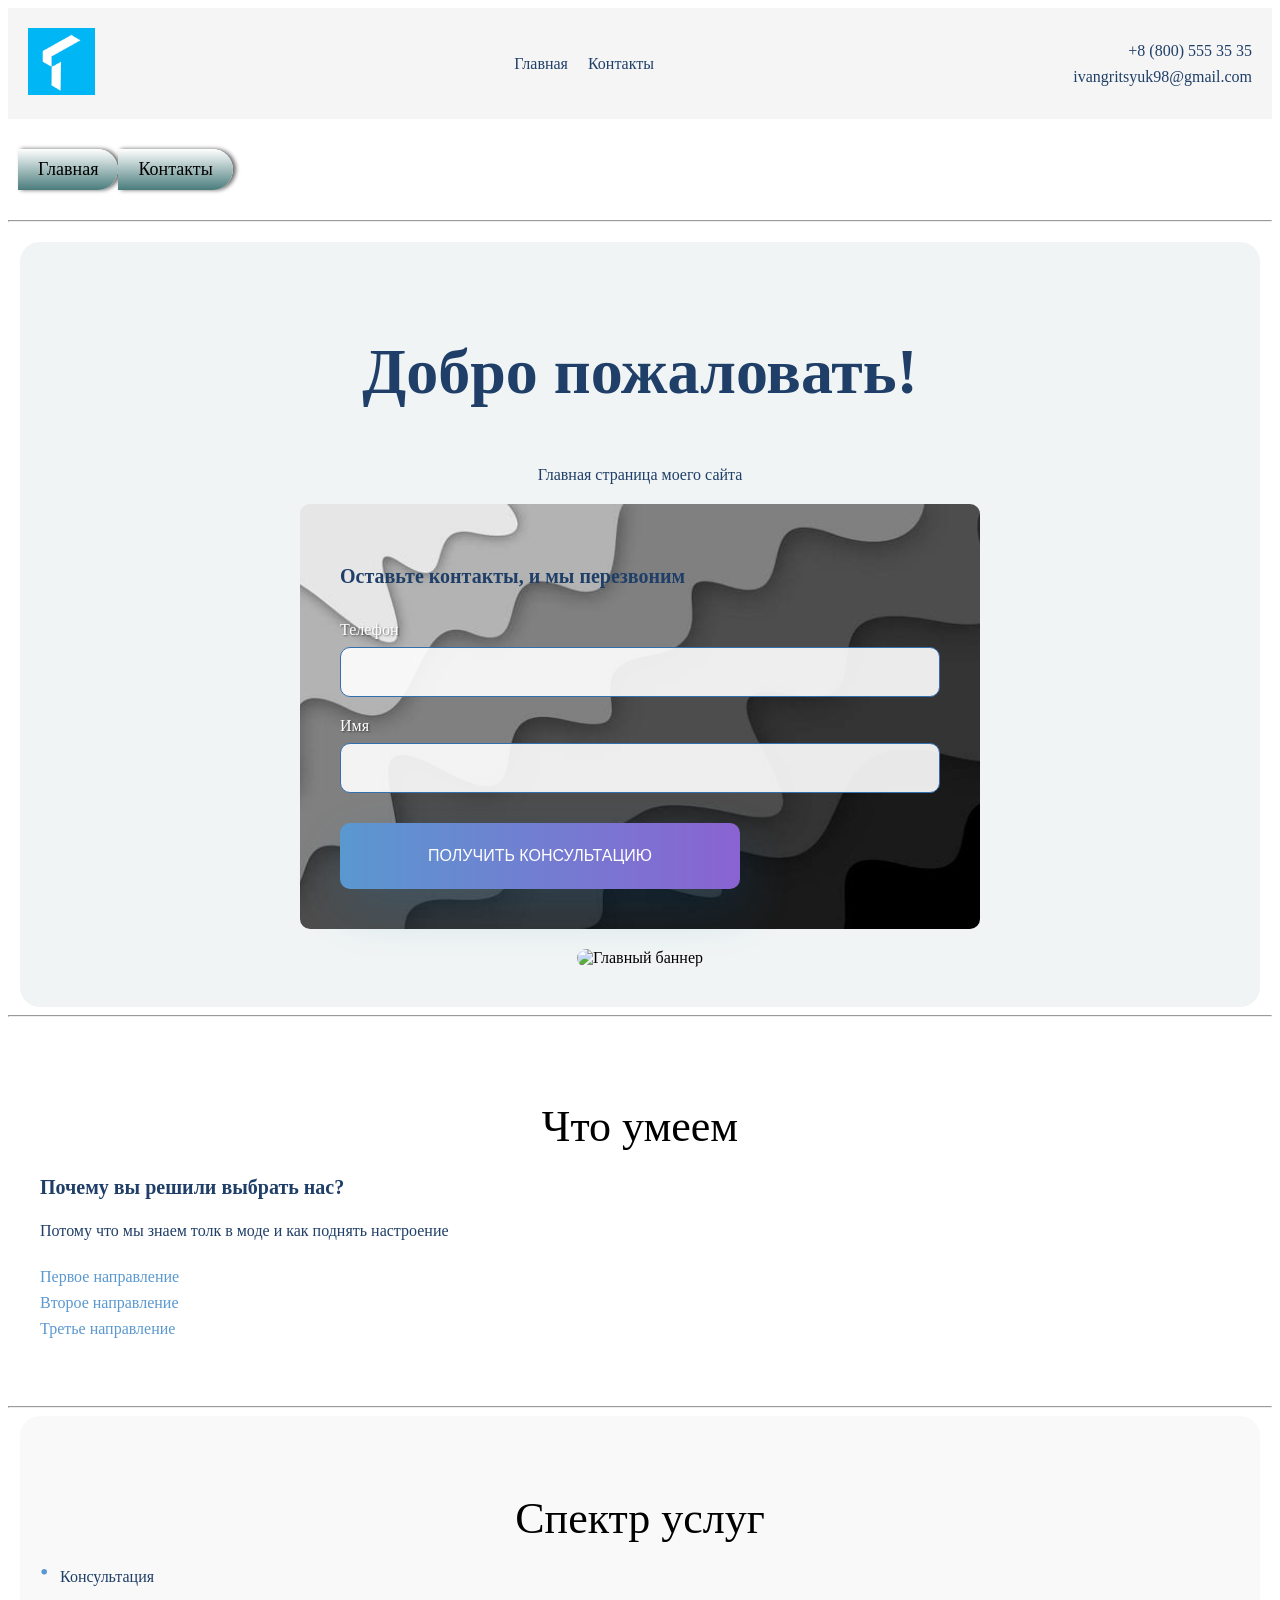
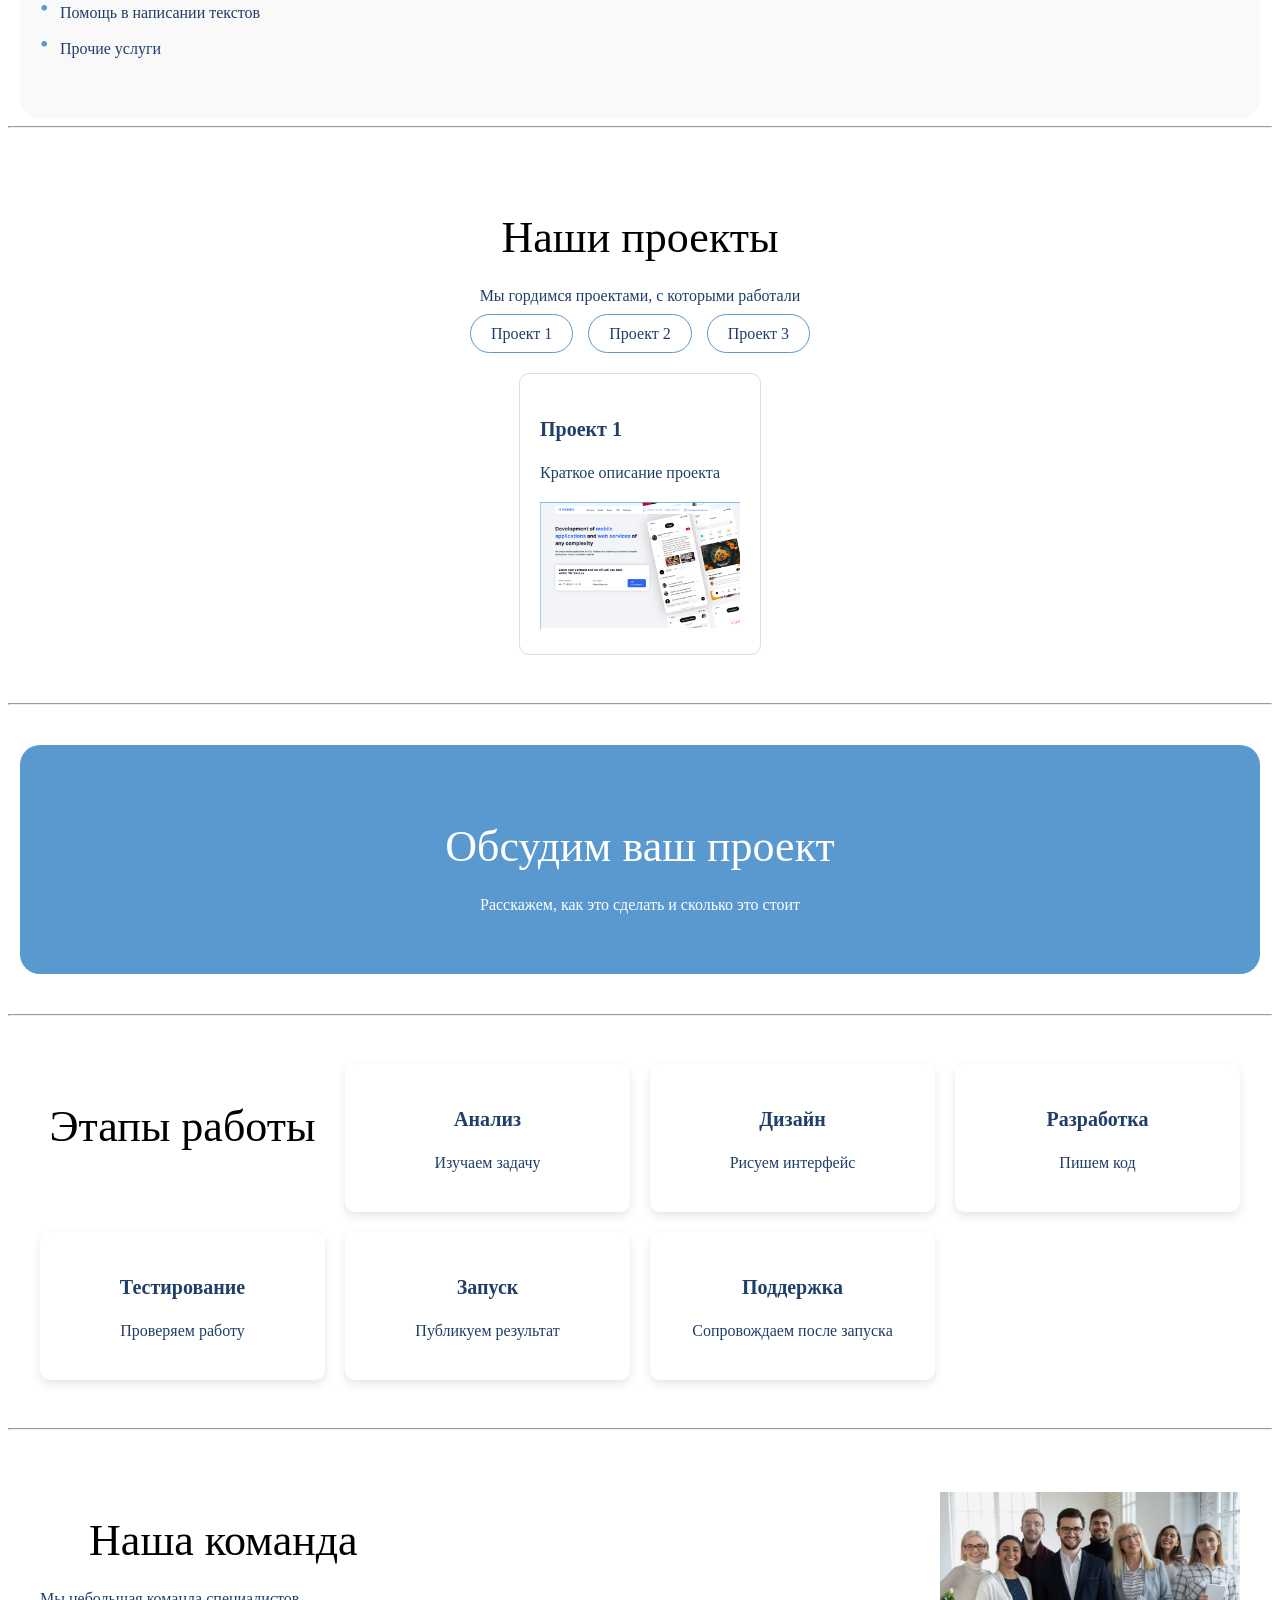
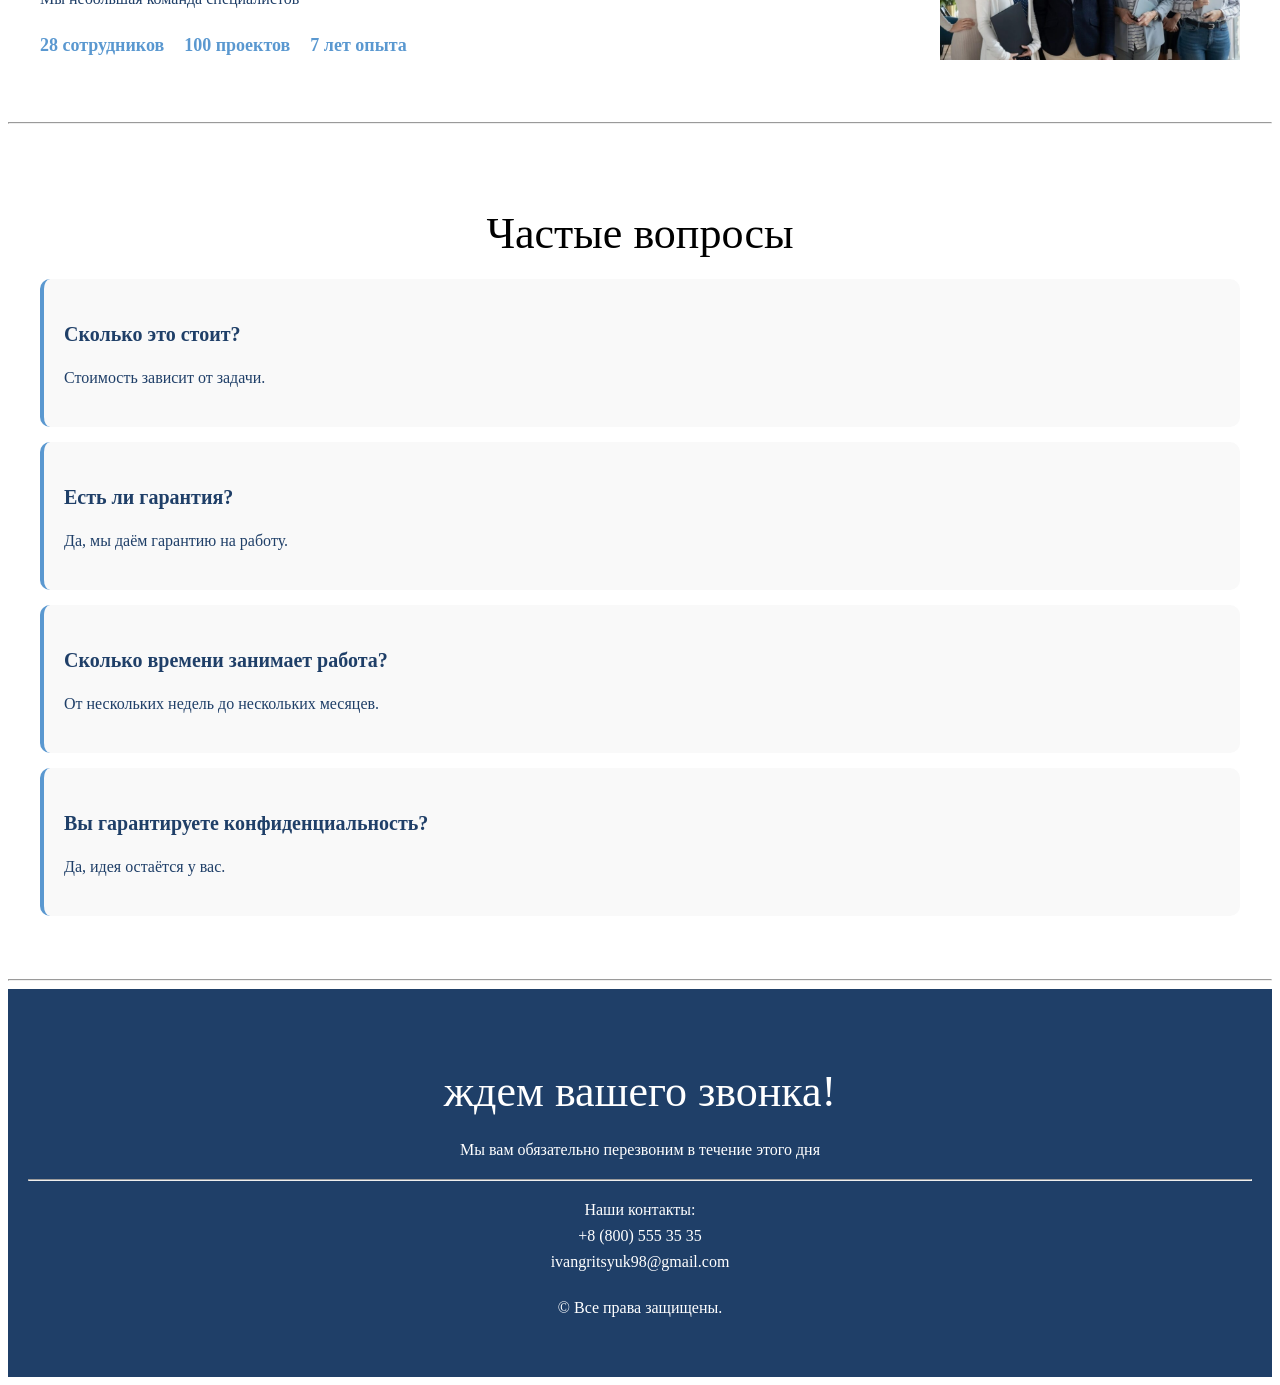
==== src/index.html @ 2b38a12f "3 практика" ====
<!DOCTYPE html>
<html lang="ru">
<head>
  <meta charset="UTF-8">
  <title>Главная</title>
  <link rel="stylesheet" href="./assets/styles/style.css">
</head>
<body>

  <!-- 1. Шапка сайта -->
  <header class="site-header">
    <div class="header-logo">
      <img src="./assets/img/logo.png" alt="Лого" width="67">
    </div>

    <nav class="header-nav">
      <ul>
        <li><a href="index.html">Главная</a></li>
        <li><a href="contacts.html">Контакты</a></li>
      </ul>
    </nav>

    <div class="header-contacts">
      <a href="tel:+78005553535" class="text">+8 (800) 555 35 35</a>
      <a href="mailto:ivangritsyuk98@gmail.com" class="text">ivangritsyuk98@gmail.com</a>
    </div>
  </header>

  <nav class="breadcrumbs">
    <ul>
      <li><a href="index.html">Главная</a></li>
      <li><a href="contacts.html">Контакты</a></li>
    </ul>
  </nav>

  <hr>

  <main>

    <!-- 2. Главный баннер -->
    <section class="hero-section">
      <div class="hero-content">
        <h1 class="title-h1">Добро пожаловать!</h1>
        <p class="text">Главная страница моего сайта</p>
      </div>

      <form class="contact-form hero-form" action="#" method="post">
        <h2 class="title-h4">Оставьте контакты, и мы перезвоним</h2>
        <label>Телефон
          <input class="input" type="tel" name="phone">
        </label>
        <label>Имя
          <input class="input" type="text" name="name">
        </label>
        <button class="btn-submit" type="submit">Получить консультацию</button>
      </form>

      <img class="hero-image" src="./assets/img/hero.png" alt="Главный баннер">
    </section>

    <hr>

    <section class="features-section">
      <h2 class="title-h2">Что умеем</h2>

      <article class="feature-card">
        <h3 class="title-h4">Почему вы решили выбрать нас?</h3>
        <p class="text">Потому что мы знаем толк в моде и как поднять настроение</p>
      </article>

      <ul class="features-list">
        <li class="text"><a href="#">Первое направление</a></li>
        <li class="text"><a href="#">Второе направление</a></li>
        <li class="text"><a href="#">Третье направление</a></li>
      </ul>
    </section>

    <hr>

    <section class="services-section">
      <h2 class="title-h2">Спектр услуг</h2>
      <ul class="services-list">
        <li class="text">Консультация</li>
        <li class="text">Помощь в написании текстов</li>
        <li class="text">Прочие услуги</li>
      </ul>
    </section>

    <hr>

    <section class="projects-section">
      <h2 class="title-h2">Наши проекты</h2>
      <p class="text">Мы гордимся проектами, с которыми работали</p>

      <nav class="projects-tabs">
        <ul>
          <li><a href="#">Проект 1</a></li>
          <li><a href="#">Проект 2</a></li>
          <li><a href="#">Проект 3</a></li>
        </ul>
      </nav>

      <article class="project-card">
        <h3 class="title-h4">Проект 1</h3>
        <p class="text">Краткое описание проекта</p>
        <img src="./assets/img/project.png" alt="Проект 1" width="200">
      </article>
    </section>

    <hr>

    <section class="discuss-section">
      <h2 class="title-h2">Обсудим ваш проект</h2>
      <p class="text">Расскажем, как это сделать и сколько это стоит</p>
    </section>

    <hr>

    <section class="stages-section">
      <h2 class="title-h2">Этапы работы</h2>

      <article class="stage-card">
        <h3 class="title-h4">Анализ</h3>
        <p class="text">Изучаем задачу</p>
      </article>
      <article class="stage-card">
        <h3 class="title-h4">Дизайн</h3>
        <p class="text">Рисуем интерфейс</p>
      </article>
      <article class="stage-card">
        <h3 class="title-h4">Разработка</h3>
        <p class="text">Пишем код</p>
      </article>
      <article class="stage-card">
        <h3 class="title-h4">Тестирование</h3>
        <p class="text">Проверяем работу</p>
      </article>
      <article class="stage-card">
        <h3 class="title-h4">Запуск</h3>
        <p class="text">Публикуем результат</p>
      </article>
      <article class="stage-card">
        <h3 class="title-h4">Поддержка</h3>
        <p class="text">Сопровождаем после запуска</p>
      </article>
    </section>

    <hr>

    <section class="team-section">
      <div class="team-info">
        <h2 class="title-h2">Наша команда</h2>
        <p class="text">Мы небольшая команда специалистов</p>
        <ul class="team-stats">
          <li class="text">28 сотрудников</li>
          <li class="text">100 проектов</li>
          <li class="text">7 лет опыта</li>
        </ul>
      </div>
      <img class="team-photo" src="./assets/img/team.jpg" alt="Наша команда" width="300">
    </section>

    <hr>

    <section class="faq-section">
      <h2 class="title-h2">Частые вопросы</h2>

      <article class="faq-item">
        <h3 class="title-h4">Сколько это стоит?</h3>
        <p class="text">Стоимость зависит от задачи.</p>
      </article>
      <article class="faq-item">
        <h3 class="title-h4">Есть ли гарантия?</h3>
        <p class="text">Да, мы даём гарантию на работу.</p>
      </article>
      <article class="faq-item">
        <h3 class="title-h4">Сколько времени занимает работа?</h3>
        <p class="text">От нескольких недель до нескольких месяцев.</p>
      </article>
      <article class="faq-item">
        <h3 class="title-h4">Вы гарантируете конфиденциальность?</h3>
        <p class="text">Да, идея остаётся у вас.</p>
      </article>
    </section>

  </main>

  <hr>

  <footer class="site-footer">
    <div class="footer-contacts">
      <h2 class="title-h2">ждем вашего звонка!</h2>
      <p class="text">Мы вам обязательно перезвоним в течение этого дня</p>
    </div>

    <hr>

    <div class="footer-info">
      <ul>
        <li class="text">Наши контакты:</li>
        <li class="text">+8 (800) 555 35 35</li>
        <li class="text">ivangritsyuk98@gmail.com</li>
      </ul>
      <p class="text">© Все права защищены.</p>
    </div>
  </footer>

</body>
</html>
---- src/assets/styles/style.css ----
@import "./global.css";
@import "./fonts.css";
@import "./utils.css";

.text {
    font-size: 16px;
    line-height: 26px;
    color: #1F3F68;
}

.title-h1 {
    font-size: 64px;
    color: #1F3F68;
}

.title-h2 {
    font-weight: 500;
    font-size: 44px;
    text-align: center;
    margin-bottom: 20px;
}

.title-h3 {
    font-size: 36px;
    text-align: center;
}

.title-h4 {
    font-size: 20px;
    line-height: 30px;
    color: #1F3F68;
    margin-bottom: 10px;
}

.site-header {
    padding: 20px;
    background-color: #f5f5f5;
    display: flex;
    justify-content: space-between;
    align-items: center;
    flex-wrap: wrap;
}

.header-nav ul {
    list-style: none;
    padding: 0;
    display: flex;
    gap: 20px;
}

.header-nav a, .header-contacts a {
    color: #1F3F68;
    text-decoration: none;
    font-weight: 500;
}

.header-nav a:hover {
    text-decoration: underline;
}

.header-contacts {
    display: flex;
    flex-direction: column;
    text-align: right;
}

.breadcrumbs ul {
    list-style: none;
    margin: 20px 0;
    padding: 10px;
    display: flex;
    background: #FFFFFF;
}

.breadcrumbs li {
    padding: 10px 20px;
    font-size: 18px;
    background: linear-gradient(to bottom, #FFFFFF, #4A7C7C);
    border-radius: 0 40px 40px 0;
    box-shadow: 3px 0 4px rgba(0, 0, 0, 0.6);
}

.breadcrumbs li a {
    color: #000;
    text-decoration: none;
}

main section {
    padding: 40px 20px;
    max-width: 1200px;
    margin: 0 auto;
}

.hero-section {
    display: flex;
    flex-direction: column;
    align-items: center;
    background-color: #f0f4f4;
    border-radius: 20px;
    margin-top: 20px;
    text-align: center;
}

.hero-image {
    max-width: 100%;
    margin-top: 20px;
    border-radius: 10px;
}

.hero-form {
    width: 100%;
    max-width: 500px;
    margin-top: 20px;
    text-align: left;
}

.features-section {
    background-color: #ffffff;
}

.feature-card {
    margin-bottom: 20px;
}

.features-list {
    list-style: none;
    padding: 0;
}

.features-list li a {
    color: #5A98D0;
    text-decoration: none;
    font-weight: 500;
}

.features-list li a:hover {
    text-decoration: underline;
}

.services-section {
    background-color: #f9f9f9;
    border-radius: 20px;
}

.services-list {
    list-style: none;
    padding: 0;
}

.services-list li {
    margin-bottom: 10px;
    padding-left: 20px;
    position: relative;
}

.services-list li::before {
    content: "•";
    color: #5A98D0;
    font-size: 24px;
    position: absolute;
    left: 0;
    top: -5px;
}

.projects-section {
    text-align: center;
}

.projects-tabs ul {
    list-style: none;
    padding: 0;
    display: flex;
    justify-content: center;
    gap: 15px;
    margin-bottom: 30px;
    flex-wrap: wrap;
}

.projects-tabs a {
    color: #1F3F68;
    text-decoration: none;
    padding: 10px 20px;
    border: 1px solid #5A98D0;
    border-radius: 20px;
    transition: background 0.3s;
}

.projects-tabs a:hover {
    background: #5A98D0;
    color: white;
}

.project-card {
    display: inline-block;
    text-align: left;
    padding: 20px;
    border: 1px solid #ddd;
    border-radius: 10px;
    background: #fff;
}

.discuss-section {
    background-color: #5A98D0;
    color: white;
    text-align: center;
    border-radius: 20px;
    margin: 40px auto;
}

.discuss-section .title-h2, .discuss-section .text {
    color: white;
}

.stages-section {
    display: grid;
    grid-template-columns: repeat(auto-fit, minmax(250px, 1fr));
    gap: 20px;
}

.stage-card {
    background: #fff;
    padding: 20px;
    border-radius: 10px;
    box-shadow: 0 4px 10px rgba(0,0,0,0.1);
    text-align: center;
}

.team-section {
    display: flex;
    align-items: center;
    justify-content: space-between;
    gap: 40px;
    flex-wrap: wrap;
}

.team-stats {
    list-style: none;
    padding: 0;
    display: flex;
    gap: 20px;
    margin-top: 20px;
}

.team-stats li {
    font-weight: bold;
    font-size: 18px;
    color: #5A98D0;
}

.faq-item {
    background: #f9f9f9;
    padding: 20px;
    margin-bottom: 15px;
    border-radius: 10px;
    border-left: 4px solid #5A98D0;
}

.input {
    border: 1px solid #356EAD;
    box-sizing: border-box;
    border-radius: 10px;
    padding: 15px;
    font-size: 16px;
    width: 100%;
    margin-top: 8px;
    background: rgba(255, 255, 255, 0.9);
}

.contact-form {
    background-image: url("../img/form.jpeg");
    background-size: cover;
    background-position: center;
    background-repeat: no-repeat;
    padding: 40px; 
    border-radius: 10px; 
    display: flex;
    flex-direction: column;
    gap: 20px;
    max-width: 600px; 
    margin: 0 auto;
}

.contact-form label {
    display: flex;
    flex-direction: column;
    font-weight: 500;
    color: #FFFFFF;
    text-shadow: 1px 1px 2px rgba(0,0,0,0.5);
}

.btn-submit {
    background: linear-gradient(90deg, #5A98D0 0%, #8A63D2 100%);
    box-shadow: 5px 20px 50px rgba(16, 112, 177, 0.2);
    border-radius: 10px;
    font-weight: 500;
    font-size: 16px;
    line-height: 26px;
    text-align: center;
    color: #FFFFFF;
    text-transform: uppercase;
    padding: 20px 50px; 
    cursor: pointer;
    width: 100%;
    max-width: 400px;
    margin-top: 10px;
    border: none;
    transition: opacity 0.3s ease;
}

.btn-submit:hover {
    opacity: 0.8;
}

.site-footer {
    background-color: #1F3F68;
    color: white;
    padding: 40px 20px;
    text-align: center;
}

.site-footer .title-h2, .site-footer .text {
    color: white;
}

.footer-info ul {
    list-style: none;
    padding: 0;
    margin-bottom: 20px;
}
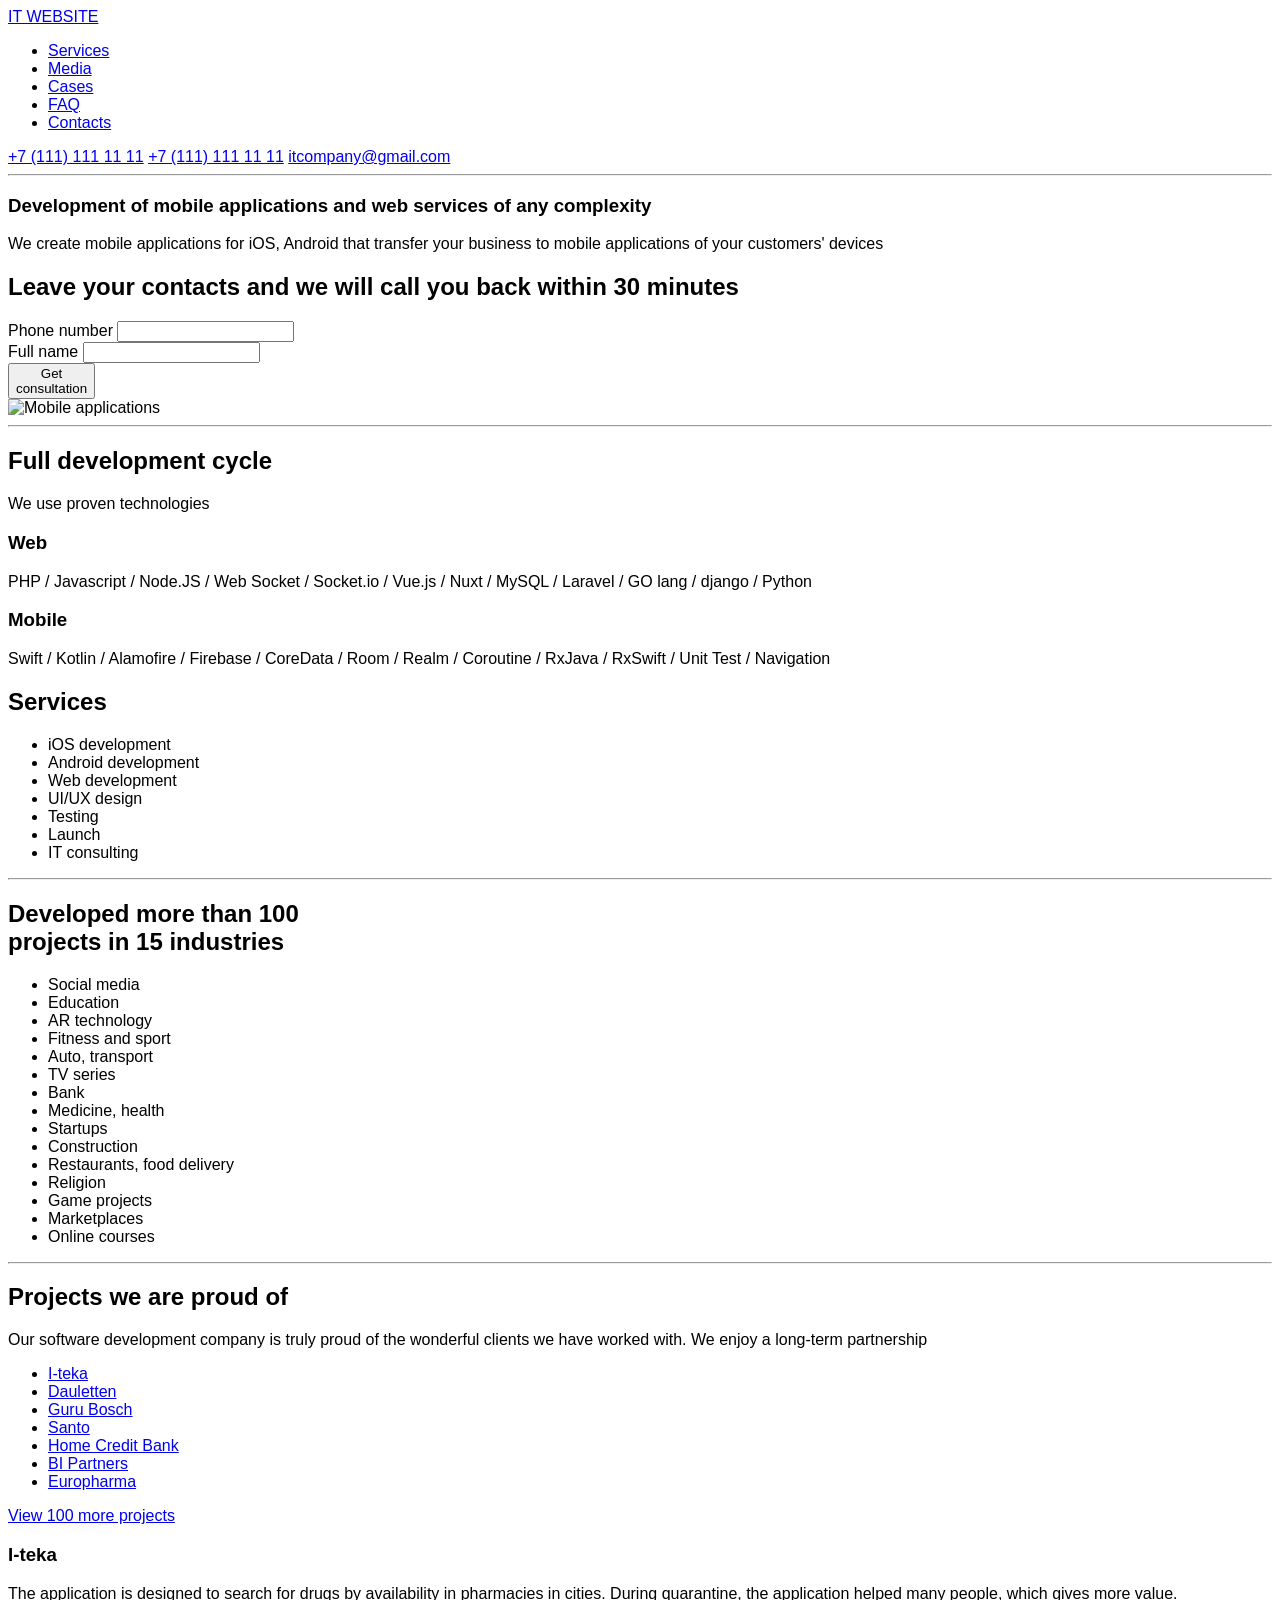
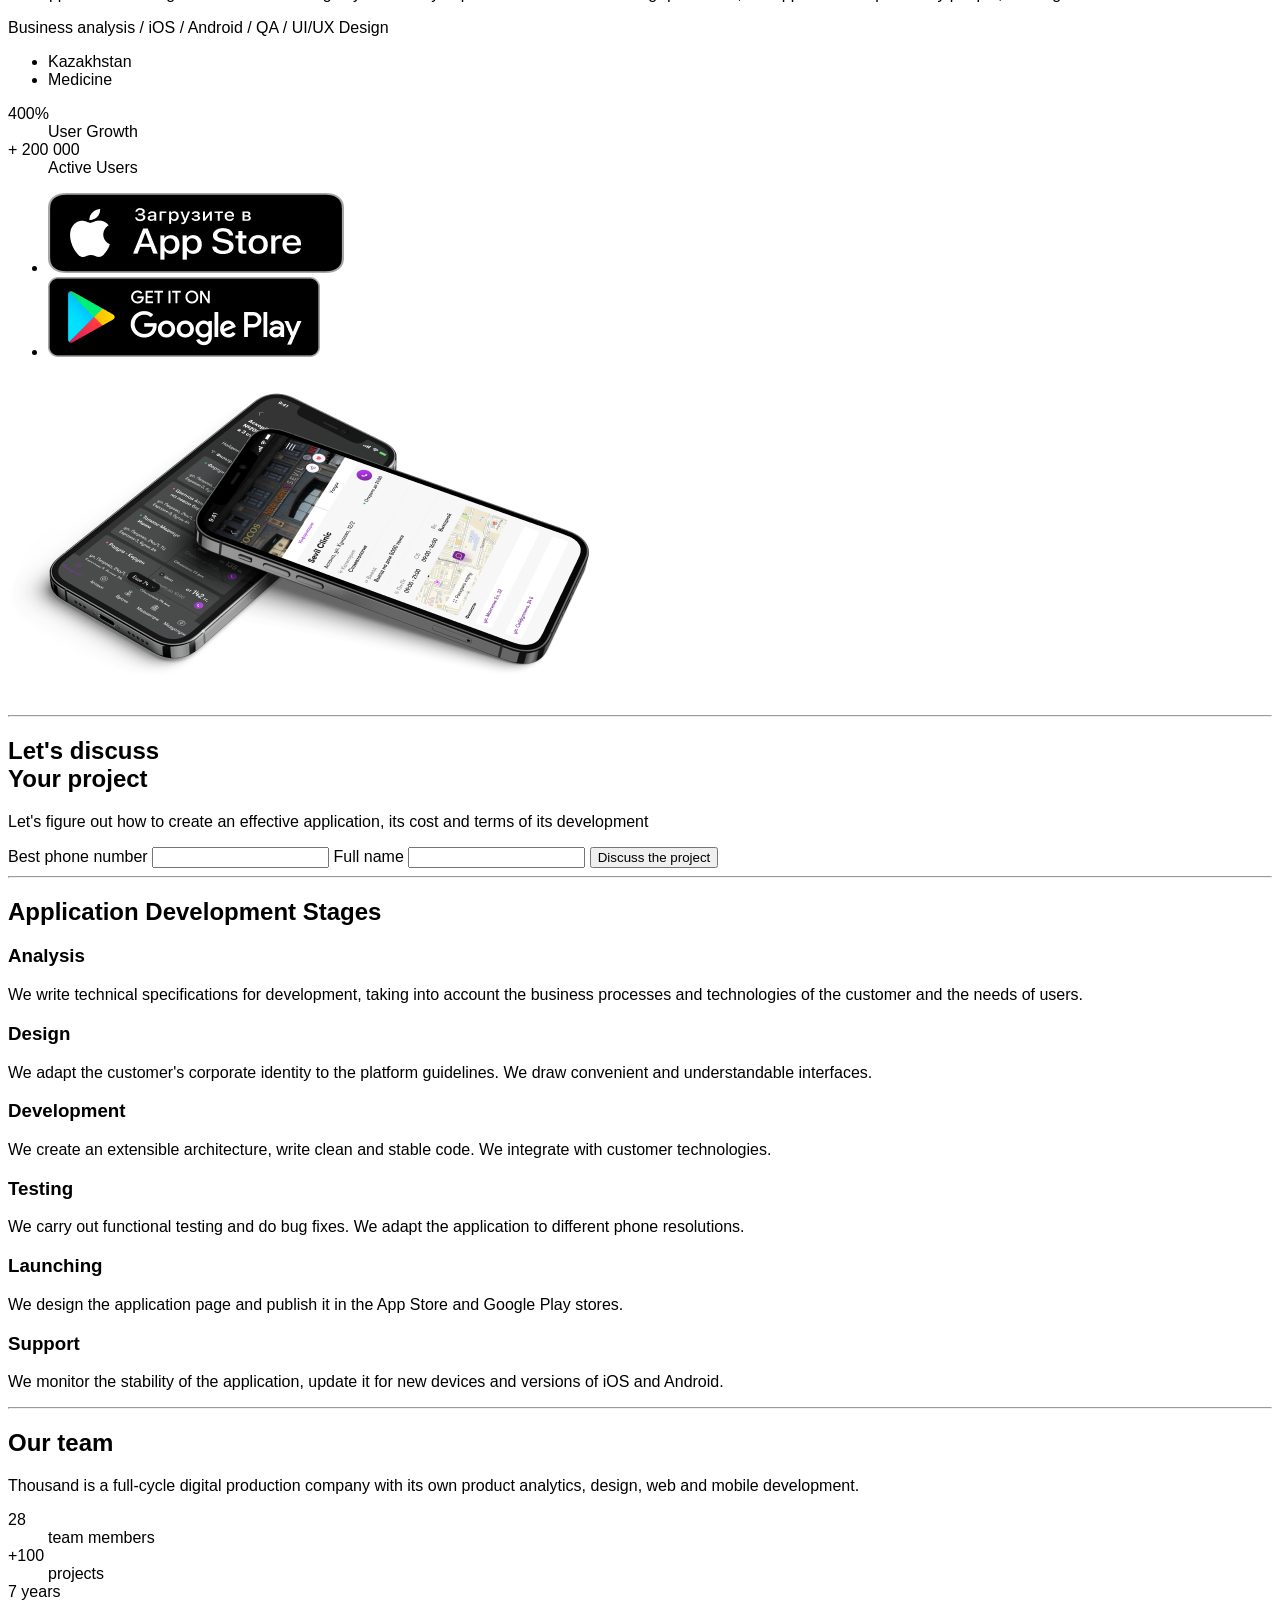
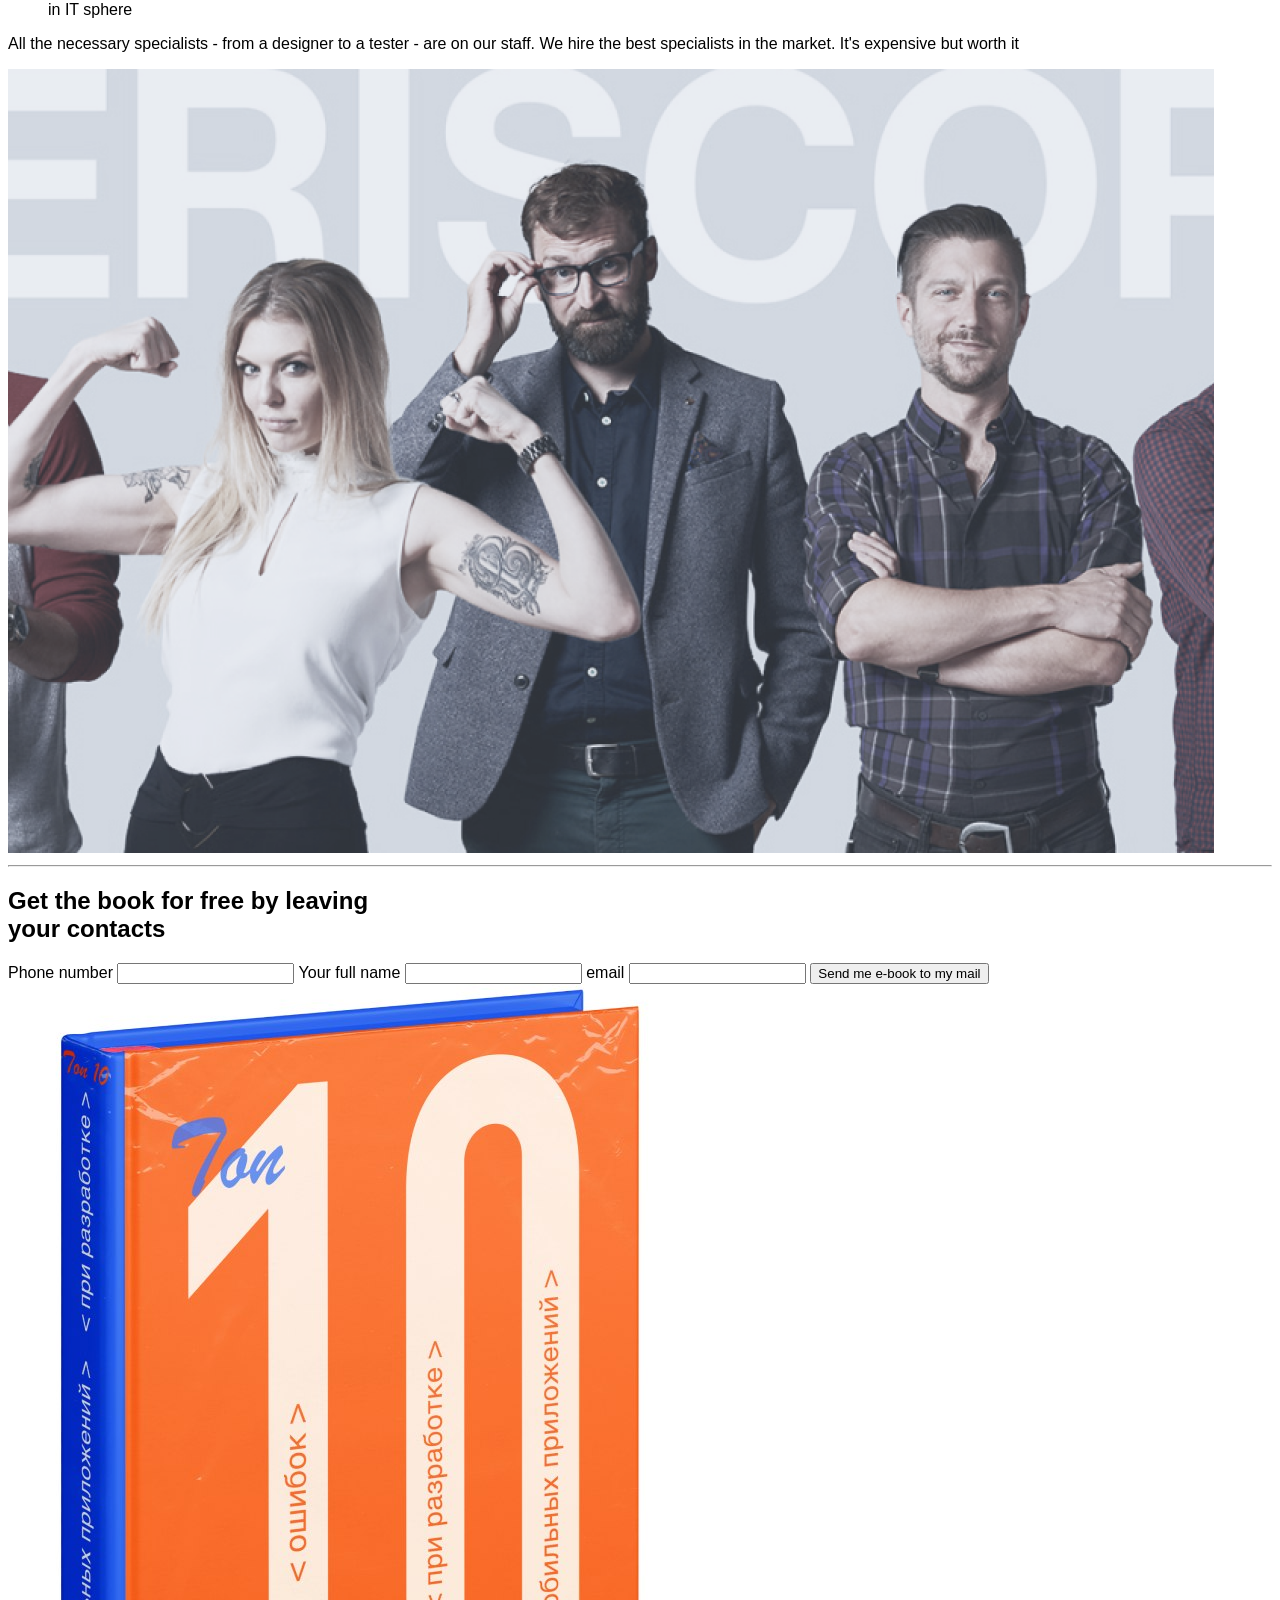
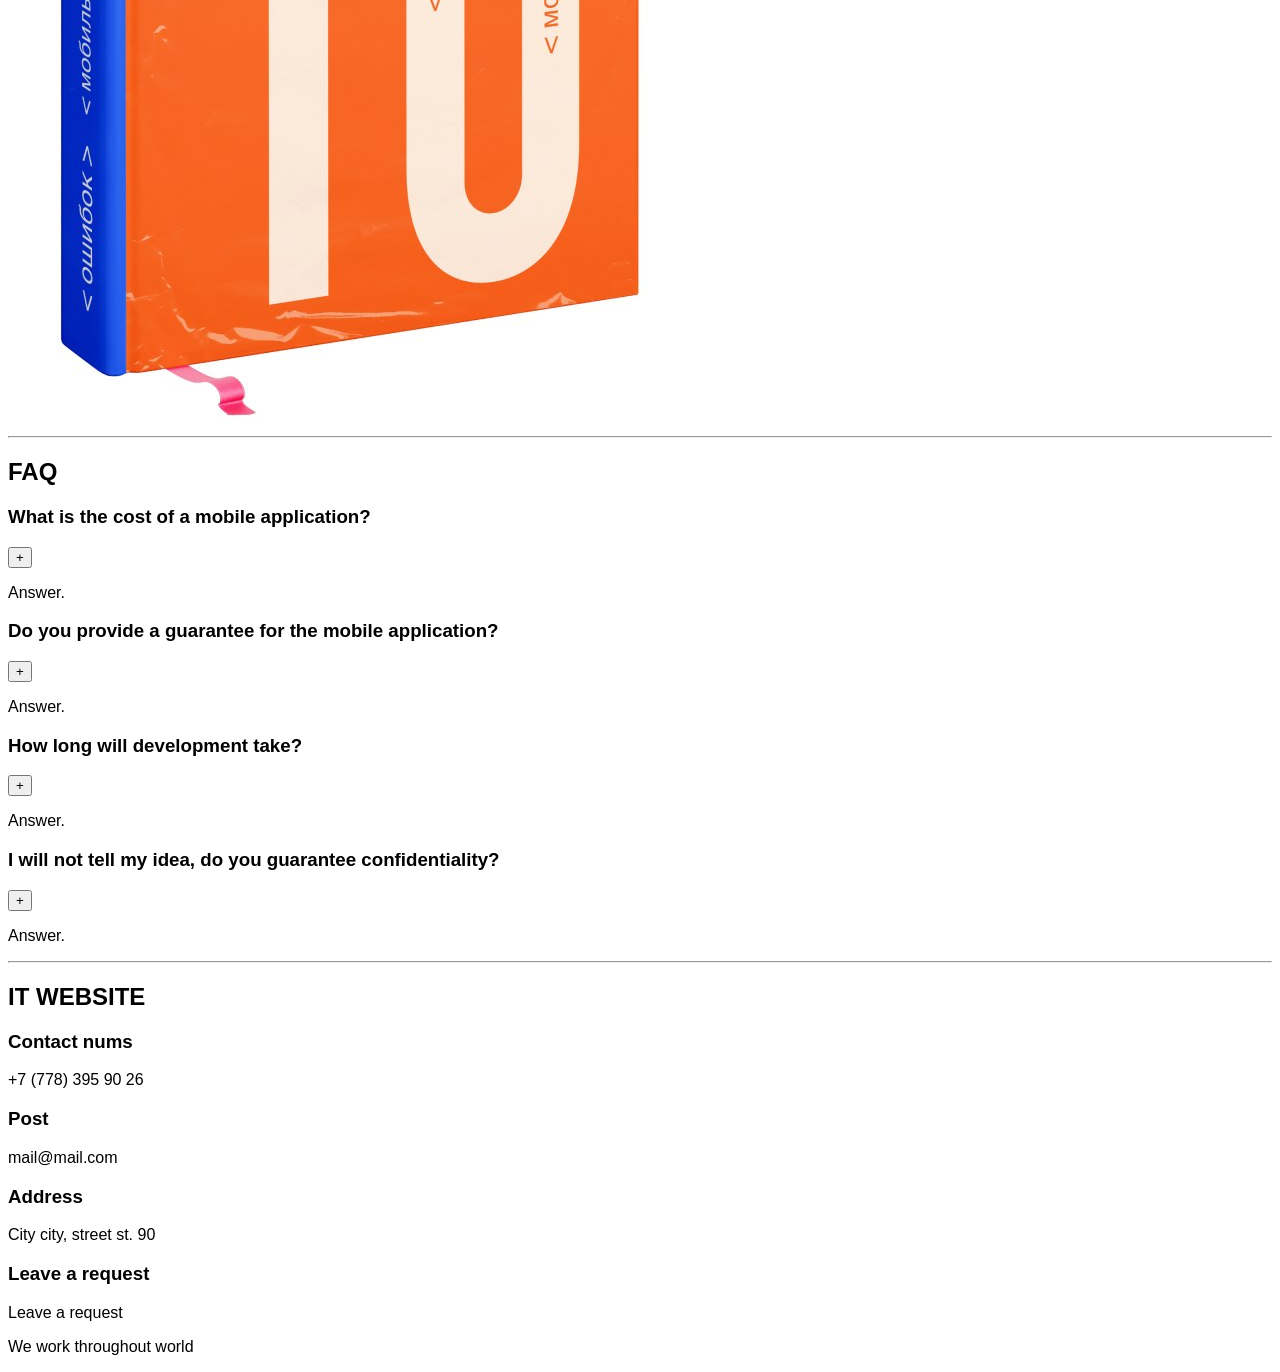
==== commit 8677a614: "новый коммит" ====
--- a/src/index.html
+++ b/src/index.html
@@ -1,209 +1,446 @@
 <!DOCTYPE html>
-<html lang="ru">
+<html>
 <head>
-  <meta charset="UTF-8">
-  <title>Главная</title>
-  <link rel="stylesheet" href="./assets/styles/style.css">
+    <meta charset="UTF-8">
+    <meta name="viewport" content="width=device-width, initial-scale=1.0">
+    <title>IT Website</title>
+    <link rel="stylesheet" href="assets/styles/style.css">
 </head>
+
 <body>
-
-  <!-- 1. Шапка сайта -->
-  <header class="site-header">
-    <div class="header-logo">
-      <img src="./assets/img/logo.png" alt="Лого" width="67">
-    </div>
-
-    <nav class="header-nav">
-      <ul>
-        <li><a href="index.html">Главная</a></li>
-        <li><a href="contacts.html">Контакты</a></li>
-      </ul>
-    </nav>
-
-    <div class="header-contacts">
-      <a href="tel:+78005553535" class="text">+8 (800) 555 35 35</a>
-      <a href="mailto:ivangritsyuk98@gmail.com" class="text">ivangritsyuk98@gmail.com</a>
-    </div>
-  </header>
-
-  <nav class="breadcrumbs">
-    <ul>
-      <li><a href="index.html">Главная</a></li>
-      <li><a href="contacts.html">Контакты</a></li>
-    </ul>
-  </nav>
-
-  <hr>
-
-  <main>
-
-    <!-- 2. Главный баннер -->
-    <section class="hero-section">
-      <div class="hero-content">
-        <h1 class="title-h1">Добро пожаловать!</h1>
-        <p class="text">Главная страница моего сайта</p>
-      </div>
-
-      <form class="contact-form hero-form" action="#" method="post">
-        <h2 class="title-h4">Оставьте контакты, и мы перезвоним</h2>
-        <label>Телефон
-          <input class="input" type="tel" name="phone">
-        </label>
-        <label>Имя
-          <input class="input" type="text" name="name">
-        </label>
-        <button class="btn-submit" type="submit">Получить консультацию</button>
-      </form>
-
-      <img class="hero-image" src="./assets/img/hero.png" alt="Главный баннер">
-    </section>
+    <header class="site-header">
+
+        <div class="header-container">
+
+            <a class="logo" href="#">IT WEBSITE</a>
+
+            <nav class="main-navigation">
+                <ul>
+                    <li><a href="#services">Services</a></li>
+                    <li><a href="#media">Media</a></li>
+                    <li><a href="#cases">Cases</a></li>
+                    <li><a href="#faq">FAQ</a></li>
+                    <li><a href="#contacts">Contacts</a></li>
+                </ul>
+            </nav>
+
+            <div class="header-contacts">
+                <a href="tel:+71111111111">+7 (111) 111 11 11</a>
+                <a href="tel:+71111111111">+7 (111) 111 11 11</a>
+                <a href="mailto:itcompany@gmail.com">itcompany@gmail.com</a>
+            </div>
+
+        </div>
+
+    </header>
 
     <hr>
 
-    <section class="features-section">
-      <h2 class="title-h2">Что умеем</h2>
-
-      <article class="feature-card">
-        <h3 class="title-h4">Почему вы решили выбрать нас?</h3>
-        <p class="text">Потому что мы знаем толк в моде и как поднять настроение</p>
-      </article>
-
-      <ul class="features-list">
-        <li class="text"><a href="#">Первое направление</a></li>
-        <li class="text"><a href="#">Второе направление</a></li>
-        <li class="text"><a href="#">Третье направление</a></li>
-      </ul>
-    </section>
+    <main>
+        <section class="hero-section">
+
+            <div class="hero-content">
+
+                <article class="hero-description">
+
+                    <h1> Development of mobile applications and web services of any complexity </h1>
+
+                    <p> We create mobile applications for iOS, Android that transfer your business to mobile applications of your customers' devices </p>
+
+                </article>
+
+                <form class="hero-form" action="#" method="post">
+
+                    <h2> Leave your contacts and we will call you back within 30 minutes </h2>
+
+                    <div class="form-field">
+                        <label for="hero-phone">Phone number</label>
+                        <input id="hero-phone" type="tel" name="phone">
+                    </div>
+
+                    <div class="form-field">
+                        <label for="hero-name">Full name</label>
+                        <input id="hero-name" type="text" name="name" >
+                    </div>
+
+                    <button type="submit"> Get <br> consultation </button>
+
+                </form>
+
+            </div>
+
+            <div class="hero-image">
+                <img src="assets/img/comments.png" alt="Mobile applications">
+            </div>
+
+        </section>
+
+        <hr>
+
+        <section class="development-section" id="services">
+
+            <article class="development-description">
+
+                <h2>Full development cycle</h2>
+
+                <p>We use proven technologies</p>
+
+                <h3>Web</h3>
+
+                <p> PHP / Javascript / Node.JS / Web Socket / Socket.io / Vue.js / Nuxt / MySQL / Laravel / GO lang / django / Python </p>
+
+                <h3>Mobile</h3>
+
+                <p> Swift / Kotlin / Alamofire / Firebase / CoreData / Room / Realm / Coroutine / RxJava / RxSwift / Unit Test / Navigation </p>
+
+            </article>
+
+            <aside class="services-list">
+
+                <h2>Services</h2>
+
+                <ul>
+                    <li>iOS development</li>
+                    <li>Android development</li>
+                    <li>Web development</li>
+                    <li>UI/UX design</li>
+                    <li>Testing</li>
+                    <li>Launch</li>
+                    <li>IT consulting</li>
+                </ul>
+
+            </aside>
+
+        </section>
+
+        <hr>
+
+        <section class="industries-section" id="industries">
+
+            <h2>
+                Developed more than 100<br>
+                projects in 15 industries
+            </h2>
+
+            <ul class="industries-list">
+                <li>Social media</li>
+                <li>Education</li>
+                <li>AR technology</li>
+                <li>Fitness and sport</li>
+                <li>Auto, transport</li>
+                <li>TV series</li>
+                <li>Bank</li>
+                <li>Medicine, health</li>
+                <li>Startups</li>
+                <li>Construction</li>
+                <li>Restaurants, food delivery</li>
+                <li>Religion</li>
+                <li>Game projects</li>
+                <li>Marketplaces</li>
+                <li>Online courses</li>
+            </ul>
+
+        </section>
+
+        <hr>
+
+        <section class="projects-section" id="cases">
+
+            <div class="projects-intro">
+
+                <h2>Projects we are proud of</h2>
+
+                <p> Our software development company is truly proud of the wonderful clients we have worked with. We enjoy a long-term partnership </p>
+
+            </div>
+
+            <nav class="projects-navigation">
+                <ul>
+                    <li><a href="#i-teka">I-teka</a></li>
+                    <li><a href="#cases">Dauletten</a></li>
+                    <li><a href="#cases">Guru Bosch</a></li>
+                    <li><a href="#cases">Santo</a></li>
+                    <li><a href="#cases">Home Credit Bank</a></li>
+                    <li><a href="#cases">BI Partners</a></li>
+                    <li><a href="#cases">Europharma</a></li>
+                </ul>
+
+                <a href="#cases">View 100 more projects</a>
+            </nav>
+
+            <article class="project-card" id="i-teka">
+
+                <div class="project-description">
+
+                    <h3>I-teka</h3>
+
+                    <p> The application is designed to search for drugs by availability
+                        in pharmacies in cities. During quarantine, the application
+                        helped many people, which gives more value.
+                    </p>
+
+                    <p> Business analysis / iOS / Android / QA / UI/UX Design </p>
+
+                    <ul>
+                        <li>Kazakhstan</li>
+                        <li>Medicine</li>
+                    </ul>
+
+                    <dl>
+                        <div>
+                            <dt>400%</dt>
+                            <dd>User Growth</dd>
+                        </div>
+
+                        <div>
+                            <dt>+ 200 000</dt>
+                            <dd>Active Users</dd>
+                        </div>
+                    </dl>
+
+                    <ul class="app-links">
+                        <li>
+                            <a href="#"><img src="assets/img/apple.png" alt="Download on the App Store"></a>
+                        </li>
+                        <li>
+                            <a href="#"><img src="assets/img/google.png" alt="Get it on Google Play"></a>
+                        </li>
+                    </ul>
+
+                </div>
+
+                <div class="project-image">
+                    <img src="assets/img/phone.jpg" alt="I-teka application">
+                </div>
+
+            </article>
+
+        </section>
+
+        <hr>
+
+        <section class="discussion-section">
+
+            <article class="discussion-description">
+
+                <h2>Let's discuss<br>Your project</h2>
+
+                <p> Let's figure out how to create an effective application, its cost and terms of its development </p>
+
+            </article>
+
+            <form class="discussion-form" action="#" method="post">
+
+                <label for="discussion-phone">Best phone number</label>
+                <input id="discussion-phone" type="tel" name="phone">
+
+                <label for="discussion-name">Full name</label>
+                <input id="discussion-name" type="text" name="name">
+
+                <button type="submit">Discuss the project</button>
+
+            </form>
+
+        </section>
+
+        <hr>
+
+        <section class="stages-section" id="stages">
+
+            <h2>Application Development Stages</h2>
+
+            <div class="stages-list">
+
+                <article class="stage-item">
+                    <h3>Analysis</h3>
+                    <p> We write technical specifications for development,
+                        taking into account the business processes and technologies
+                        of the customer and the needs of users.
+                    </p>
+                </article>
+
+                <article class="stage-item">
+                    <h3>Design</h3>
+                    <p> We adapt the customer's corporate identity to the platform guidelines. We draw convenient and understandable interfaces. </p>
+                </article>
+
+                <article class="stage-item">
+                    <h3>Development</h3>
+                    <p> We create an extensible architecture, write clean and stable code. We integrate with customer technologies. </p>
+                </article>
+
+                <article class="stage-item">
+                    <h3>Testing</h3>
+                    <p> We carry out functional testing and do bug fixes. We adapt the application to different phone resolutions. </p>
+                </article>
+
+                <article class="stage-item">
+                    <h3>Launching</h3>
+                    <p> We design the application page and publish it in the App Store and Google Play stores. </p>
+                </article>
+
+                <article class="stage-item">
+                    <h3>Support</h3>
+                    <p> We monitor the stability of the application, update it for new devices and versions of iOS and Android.
+                    </p>
+                </article>
+
+            </div>
+
+        </section>
+
+        <hr>
+
+        <section class="team-section" id="media">
+
+            <article class="team-description">
+
+                <h2>Our team</h2>
+
+                <p> Thousand is a full-cycle digital production company with its own product analytics, design, web and mobile development. </p>
+
+                <dl class="team-statistics">
+
+                    <div>
+                        <dt>28</dt>
+                        <dd>team members</dd>
+                    </div>
+
+                    <div>
+                        <dt>+100</dt>
+                        <dd>projects</dd>
+                    </div>
+
+                    <div>
+                        <dt>7 years</dt>
+                        <dd>in IT sphere</dd>
+                    </div>
+
+                </dl>
+
+                <p> All the necessary specialists - from a designer to a tester -
+                    are on our staff. We hire the best specialists in the market.
+                    It's expensive but worth it
+                </p>
+
+            </article>
+
+            <div class="team-image">
+                <img src="assets/img/team.png" alt="Our team">
+            </div>
+
+        </section>
+
+        <hr>
+
+        <section class="book-section">
+
+            <article class="book-description">
+
+                <h2> Get the book for free by leaving<br> your contacts </h2>
+
+                <form class="book-form" action="#" method="post">
+
+                    <label for="book-phone">Phone number</label>
+                    <input id="book-phone" type="tel" name="phone">
+
+                    <label for="book-name">Your full name</label>
+                    <input id="book-name" type="text" name="name">
+
+                    <label for="book-email">email</label>
+                    <input id="book-email" type="email" name="email">
+
+                    <button type="submit">Send me e-book to my mail</button>
+
+                </form>
+
+            </article>
+
+            <div class="book-image">
+                <img src="assets/img/book.jpg" alt="Book">
+            </div>
+
+        </section>
+
+        <hr>
+
+        <section class="faq-section" id="faq">
+
+            <h2>FAQ</h2>
+
+            <div class="faq-content">
+
+                <div class="faq-questions">
+
+                    <article class="faq-question">
+                        <h3>What is the cost of a mobile application?</h3>
+                        <button type="button">+</button>
+                        <p>Answer.</p>
+                    </article>
+
+                    <article class="faq-question">
+                        <h3>Do you provide a guarantee for the mobile application?</h3>
+                        <button type="button">+</button>
+                        <p>Answer.</p>
+                    </article>
+
+                    <article class="faq-question">
+                        <h3>How long will development take?</h3>
+                        <button type="button">+</button>
+                        <p>Answer.</p>
+                    </article>
+
+                    <article class="faq-question">
+                        <h3>I will not tell my idea, do you guarantee confidentiality?</h3>
+                        <button type="button">+</button>
+                        <p>Answer.</p>
+                    </article>
+
+                </div>
+
+            </div>
+
+        </section>
+
+    </main>
 
     <hr>
 
-    <section class="services-section">
-      <h2 class="title-h2">Спектр услуг</h2>
-      <ul class="services-list">
-        <li class="text">Консультация</li>
-        <li class="text">Помощь в написании текстов</li>
-        <li class="text">Прочие услуги</li>
-      </ul>
-    </section>
-
-    <hr>
-
-    <section class="projects-section">
-      <h2 class="title-h2">Наши проекты</h2>
-      <p class="text">Мы гордимся проектами, с которыми работали</p>
-
-      <nav class="projects-tabs">
-        <ul>
-          <li><a href="#">Проект 1</a></li>
-          <li><a href="#">Проект 2</a></li>
-          <li><a href="#">Проект 3</a></li>
-        </ul>
-      </nav>
-
-      <article class="project-card">
-        <h3 class="title-h4">Проект 1</h3>
-        <p class="text">Краткое описание проекта</p>
-        <img src="./assets/img/project.png" alt="Проект 1" width="200">
-      </article>
-    </section>
-
-    <hr>
-
-    <section class="discuss-section">
-      <h2 class="title-h2">Обсудим ваш проект</h2>
-      <p class="text">Расскажем, как это сделать и сколько это стоит</p>
-    </section>
-
-    <hr>
-
-    <section class="stages-section">
-      <h2 class="title-h2">Этапы работы</h2>
-
-      <article class="stage-card">
-        <h3 class="title-h4">Анализ</h3>
-        <p class="text">Изучаем задачу</p>
-      </article>
-      <article class="stage-card">
-        <h3 class="title-h4">Дизайн</h3>
-        <p class="text">Рисуем интерфейс</p>
-      </article>
-      <article class="stage-card">
-        <h3 class="title-h4">Разработка</h3>
-        <p class="text">Пишем код</p>
-      </article>
-      <article class="stage-card">
-        <h3 class="title-h4">Тестирование</h3>
-        <p class="text">Проверяем работу</p>
-      </article>
-      <article class="stage-card">
-        <h3 class="title-h4">Запуск</h3>
-        <p class="text">Публикуем результат</p>
-      </article>
-      <article class="stage-card">
-        <h3 class="title-h4">Поддержка</h3>
-        <p class="text">Сопровождаем после запуска</p>
-      </article>
-    </section>
-
-    <hr>
-
-    <section class="team-section">
-      <div class="team-info">
-        <h2 class="title-h2">Наша команда</h2>
-        <p class="text">Мы небольшая команда специалистов</p>
-        <ul class="team-stats">
-          <li class="text">28 сотрудников</li>
-          <li class="text">100 проектов</li>
-          <li class="text">7 лет опыта</li>
-        </ul>
-      </div>
-      <img class="team-photo" src="./assets/img/team.jpg" alt="Наша команда" width="300">
-    </section>
-
-    <hr>
-
-    <section class="faq-section">
-      <h2 class="title-h2">Частые вопросы</h2>
-
-      <article class="faq-item">
-        <h3 class="title-h4">Сколько это стоит?</h3>
-        <p class="text">Стоимость зависит от задачи.</p>
-      </article>
-      <article class="faq-item">
-        <h3 class="title-h4">Есть ли гарантия?</h3>
-        <p class="text">Да, мы даём гарантию на работу.</p>
-      </article>
-      <article class="faq-item">
-        <h3 class="title-h4">Сколько времени занимает работа?</h3>
-        <p class="text">От нескольких недель до нескольких месяцев.</p>
-      </article>
-      <article class="faq-item">
-        <h3 class="title-h4">Вы гарантируете конфиденциальность?</h3>
-        <p class="text">Да, идея остаётся у вас.</p>
-      </article>
-    </section>
-
-  </main>
-
-  <hr>
-
-  <footer class="site-footer">
-    <div class="footer-contacts">
-      <h2 class="title-h2">ждем вашего звонка!</h2>
-      <p class="text">Мы вам обязательно перезвоним в течение этого дня</p>
-    </div>
-
-    <hr>
-
-    <div class="footer-info">
-      <ul>
-        <li class="text">Наши контакты:</li>
-        <li class="text">+8 (800) 555 35 35</li>
-        <li class="text">ivangritsyuk98@gmail.com</li>
-      </ul>
-      <p class="text">© Все права защищены.</p>
-    </div>
-  </footer>
+    <footer class="site-footer" id="contacts">
+
+        <div class="footer-container">
+
+            <h2>IT WEBSITE</h2>
+
+            <div class="footer-contacts">
+
+                <section class="footer-contact">
+                    <h3>Contact nums</h3>
+                    <p>+7 (778) 395 90 26</p>
+                </section>
+
+                <section class="footer-contact">
+                    <h3>Post</h3>
+                    <p>mail@mail.com</p>
+                </section>
+
+                <section class="footer-contact">
+                    <h3>Address</h3>
+                    <p>City city, street st. 90</p>
+                </section>
+
+                <section class="footer-contact">
+                    <h3>Leave a request</h3>
+                    <p>Leave a request</p>
+                </section>
+
+            </div>
+
+            <p class="footer-note">We work throughout world</p>
+
+        </div>
+
+    </footer>
 
 </body>
-</html>
+</html>
--- a/src/assets/styles/style.css
+++ b/src/assets/styles/style.css
@@ -2,328 +2,7 @@
 @import "./fonts.css";
 @import "./utils.css";
 
-.text {
-    font-size: 16px;
-    line-height: 26px;
-    color: #1F3F68;
+body {
+    font-family: "Inter", Arial, sans-serif;
 }
 
-.title-h1 {
-    font-size: 64px;
-    color: #1F3F68;
-}
-
-.title-h2 {
-    font-weight: 500;
-    font-size: 44px;
-    text-align: center;
-    margin-bottom: 20px;
-}
-
-.title-h3 {
-    font-size: 36px;
-    text-align: center;
-}
-
-.title-h4 {
-    font-size: 20px;
-    line-height: 30px;
-    color: #1F3F68;
-    margin-bottom: 10px;
-}
-
-.site-header {
-    padding: 20px;
-    background-color: #f5f5f5;
-    display: flex;
-    justify-content: space-between;
-    align-items: center;
-    flex-wrap: wrap;
-}
-
-.header-nav ul {
-    list-style: none;
-    padding: 0;
-    display: flex;
-    gap: 20px;
-}
-
-.header-nav a, .header-contacts a {
-    color: #1F3F68;
-    text-decoration: none;
-    font-weight: 500;
-}
-
-.header-nav a:hover {
-    text-decoration: underline;
-}
-
-.header-contacts {
-    display: flex;
-    flex-direction: column;
-    text-align: right;
-}
-
-.breadcrumbs ul {
-    list-style: none;
-    margin: 20px 0;
-    padding: 10px;
-    display: flex;
-    background: #FFFFFF;
-}
-
-.breadcrumbs li {
-    padding: 10px 20px;
-    font-size: 18px;
-    background: linear-gradient(to bottom, #FFFFFF, #4A7C7C);
-    border-radius: 0 40px 40px 0;
-    box-shadow: 3px 0 4px rgba(0, 0, 0, 0.6);
-}
-
-.breadcrumbs li a {
-    color: #000;
-    text-decoration: none;
-}
-
-main section {
-    padding: 40px 20px;
-    max-width: 1200px;
-    margin: 0 auto;
-}
-
-.hero-section {
-    display: flex;
-    flex-direction: column;
-    align-items: center;
-    background-color: #f0f4f4;
-    border-radius: 20px;
-    margin-top: 20px;
-    text-align: center;
-}
-
-.hero-image {
-    max-width: 100%;
-    margin-top: 20px;
-    border-radius: 10px;
-}
-
-.hero-form {
-    width: 100%;
-    max-width: 500px;
-    margin-top: 20px;
-    text-align: left;
-}
-
-.features-section {
-    background-color: #ffffff;
-}
-
-.feature-card {
-    margin-bottom: 20px;
-}
-
-.features-list {
-    list-style: none;
-    padding: 0;
-}
-
-.features-list li a {
-    color: #5A98D0;
-    text-decoration: none;
-    font-weight: 500;
-}
-
-.features-list li a:hover {
-    text-decoration: underline;
-}
-
-.services-section {
-    background-color: #f9f9f9;
-    border-radius: 20px;
-}
-
-.services-list {
-    list-style: none;
-    padding: 0;
-}
-
-.services-list li {
-    margin-bottom: 10px;
-    padding-left: 20px;
-    position: relative;
-}
-
-.services-list li::before {
-    content: "•";
-    color: #5A98D0;
-    font-size: 24px;
-    position: absolute;
-    left: 0;
-    top: -5px;
-}
-
-.projects-section {
-    text-align: center;
-}
-
-.projects-tabs ul {
-    list-style: none;
-    padding: 0;
-    display: flex;
-    justify-content: center;
-    gap: 15px;
-    margin-bottom: 30px;
-    flex-wrap: wrap;
-}
-
-.projects-tabs a {
-    color: #1F3F68;
-    text-decoration: none;
-    padding: 10px 20px;
-    border: 1px solid #5A98D0;
-    border-radius: 20px;
-    transition: background 0.3s;
-}
-
-.projects-tabs a:hover {
-    background: #5A98D0;
-    color: white;
-}
-
-.project-card {
-    display: inline-block;
-    text-align: left;
-    padding: 20px;
-    border: 1px solid #ddd;
-    border-radius: 10px;
-    background: #fff;
-}
-
-.discuss-section {
-    background-color: #5A98D0;
-    color: white;
-    text-align: center;
-    border-radius: 20px;
-    margin: 40px auto;
-}
-
-.discuss-section .title-h2, .discuss-section .text {
-    color: white;
-}
-
-.stages-section {
-    display: grid;
-    grid-template-columns: repeat(auto-fit, minmax(250px, 1fr));
-    gap: 20px;
-}
-
-.stage-card {
-    background: #fff;
-    padding: 20px;
-    border-radius: 10px;
-    box-shadow: 0 4px 10px rgba(0,0,0,0.1);
-    text-align: center;
-}
-
-.team-section {
-    display: flex;
-    align-items: center;
-    justify-content: space-between;
-    gap: 40px;
-    flex-wrap: wrap;
-}
-
-.team-stats {
-    list-style: none;
-    padding: 0;
-    display: flex;
-    gap: 20px;
-    margin-top: 20px;
-}
-
-.team-stats li {
-    font-weight: bold;
-    font-size: 18px;
-    color: #5A98D0;
-}
-
-.faq-item {
-    background: #f9f9f9;
-    padding: 20px;
-    margin-bottom: 15px;
-    border-radius: 10px;
-    border-left: 4px solid #5A98D0;
-}
-
-.input {
-    border: 1px solid #356EAD;
-    box-sizing: border-box;
-    border-radius: 10px;
-    padding: 15px;
-    font-size: 16px;
-    width: 100%;
-    margin-top: 8px;
-    background: rgba(255, 255, 255, 0.9);
-}
-
-.contact-form {
-    background-image: url("../img/form.jpeg");
-    background-size: cover;
-    background-position: center;
-    background-repeat: no-repeat;
-    padding: 40px; 
-    border-radius: 10px; 
-    display: flex;
-    flex-direction: column;
-    gap: 20px;
-    max-width: 600px; 
-    margin: 0 auto;
-}
-
-.contact-form label {
-    display: flex;
-    flex-direction: column;
-    font-weight: 500;
-    color: #FFFFFF;
-    text-shadow: 1px 1px 2px rgba(0,0,0,0.5);
-}
-
-.btn-submit {
-    background: linear-gradient(90deg, #5A98D0 0%, #8A63D2 100%);
-    box-shadow: 5px 20px 50px rgba(16, 112, 177, 0.2);
-    border-radius: 10px;
-    font-weight: 500;
-    font-size: 16px;
-    line-height: 26px;
-    text-align: center;
-    color: #FFFFFF;
-    text-transform: uppercase;
-    padding: 20px 50px; 
-    cursor: pointer;
-    width: 100%;
-    max-width: 400px;
-    margin-top: 10px;
-    border: none;
-    transition: opacity 0.3s ease;
-}
-
-.btn-submit:hover {
-    opacity: 0.8;
-}
-
-.site-footer {
-    background-color: #1F3F68;
-    color: white;
-    padding: 40px 20px;
-    text-align: center;
-}
-
-.site-footer .title-h2, .site-footer .text {
-    color: white;
-}
-
-.footer-info ul {
-    list-style: none;
-    padding: 0;
-    margin-bottom: 20px;
-}
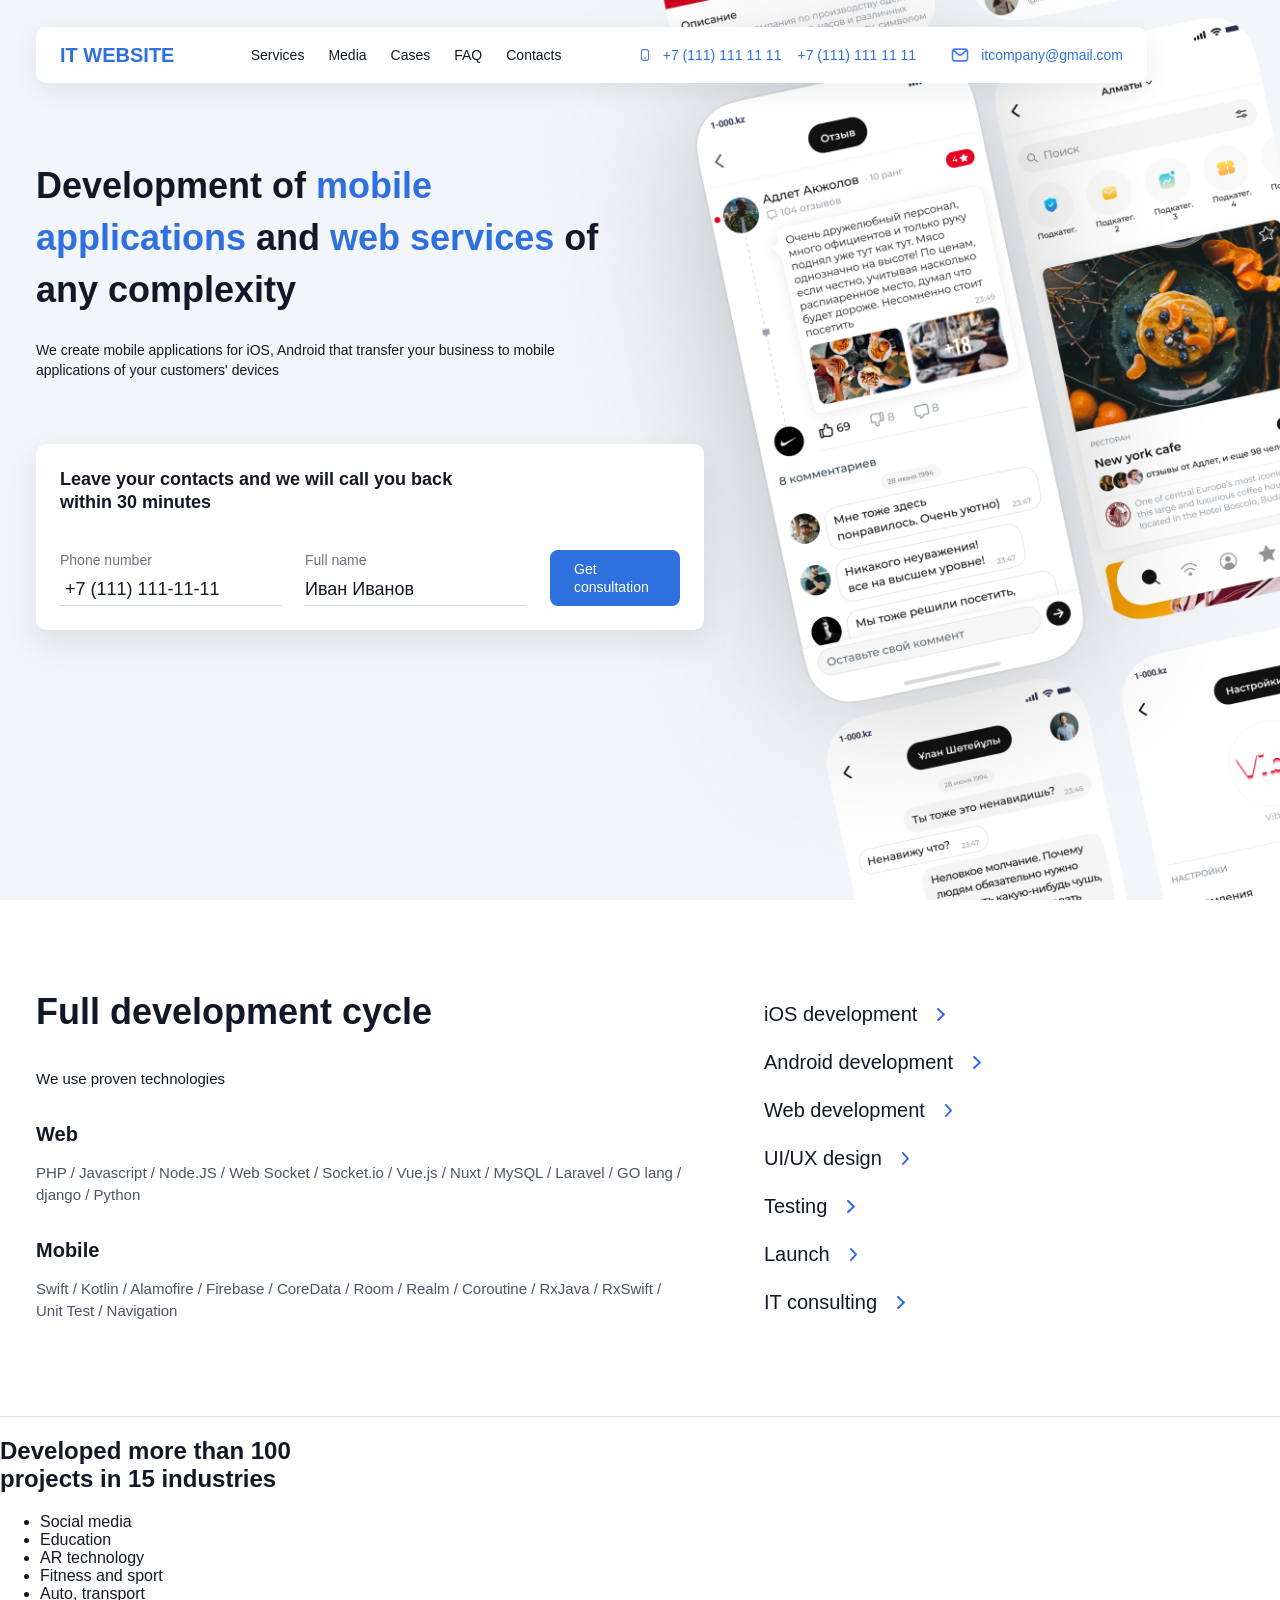
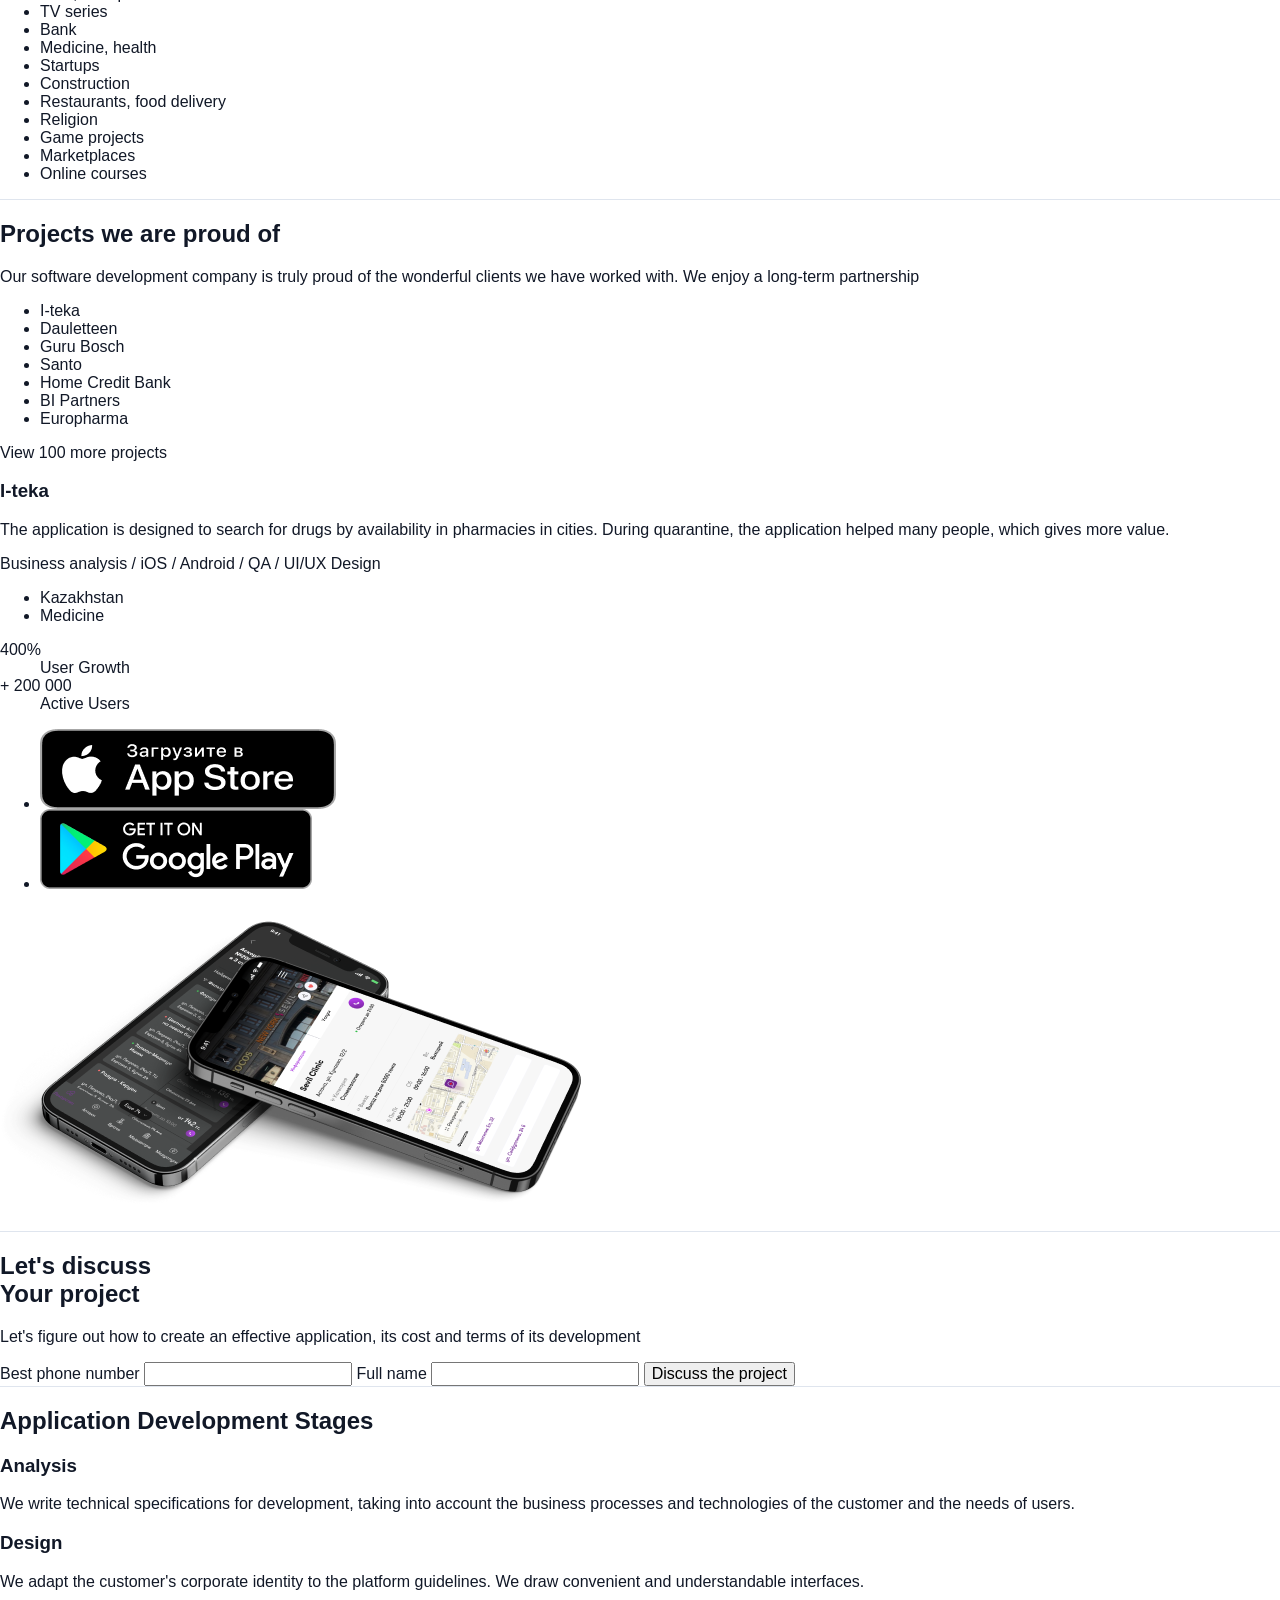
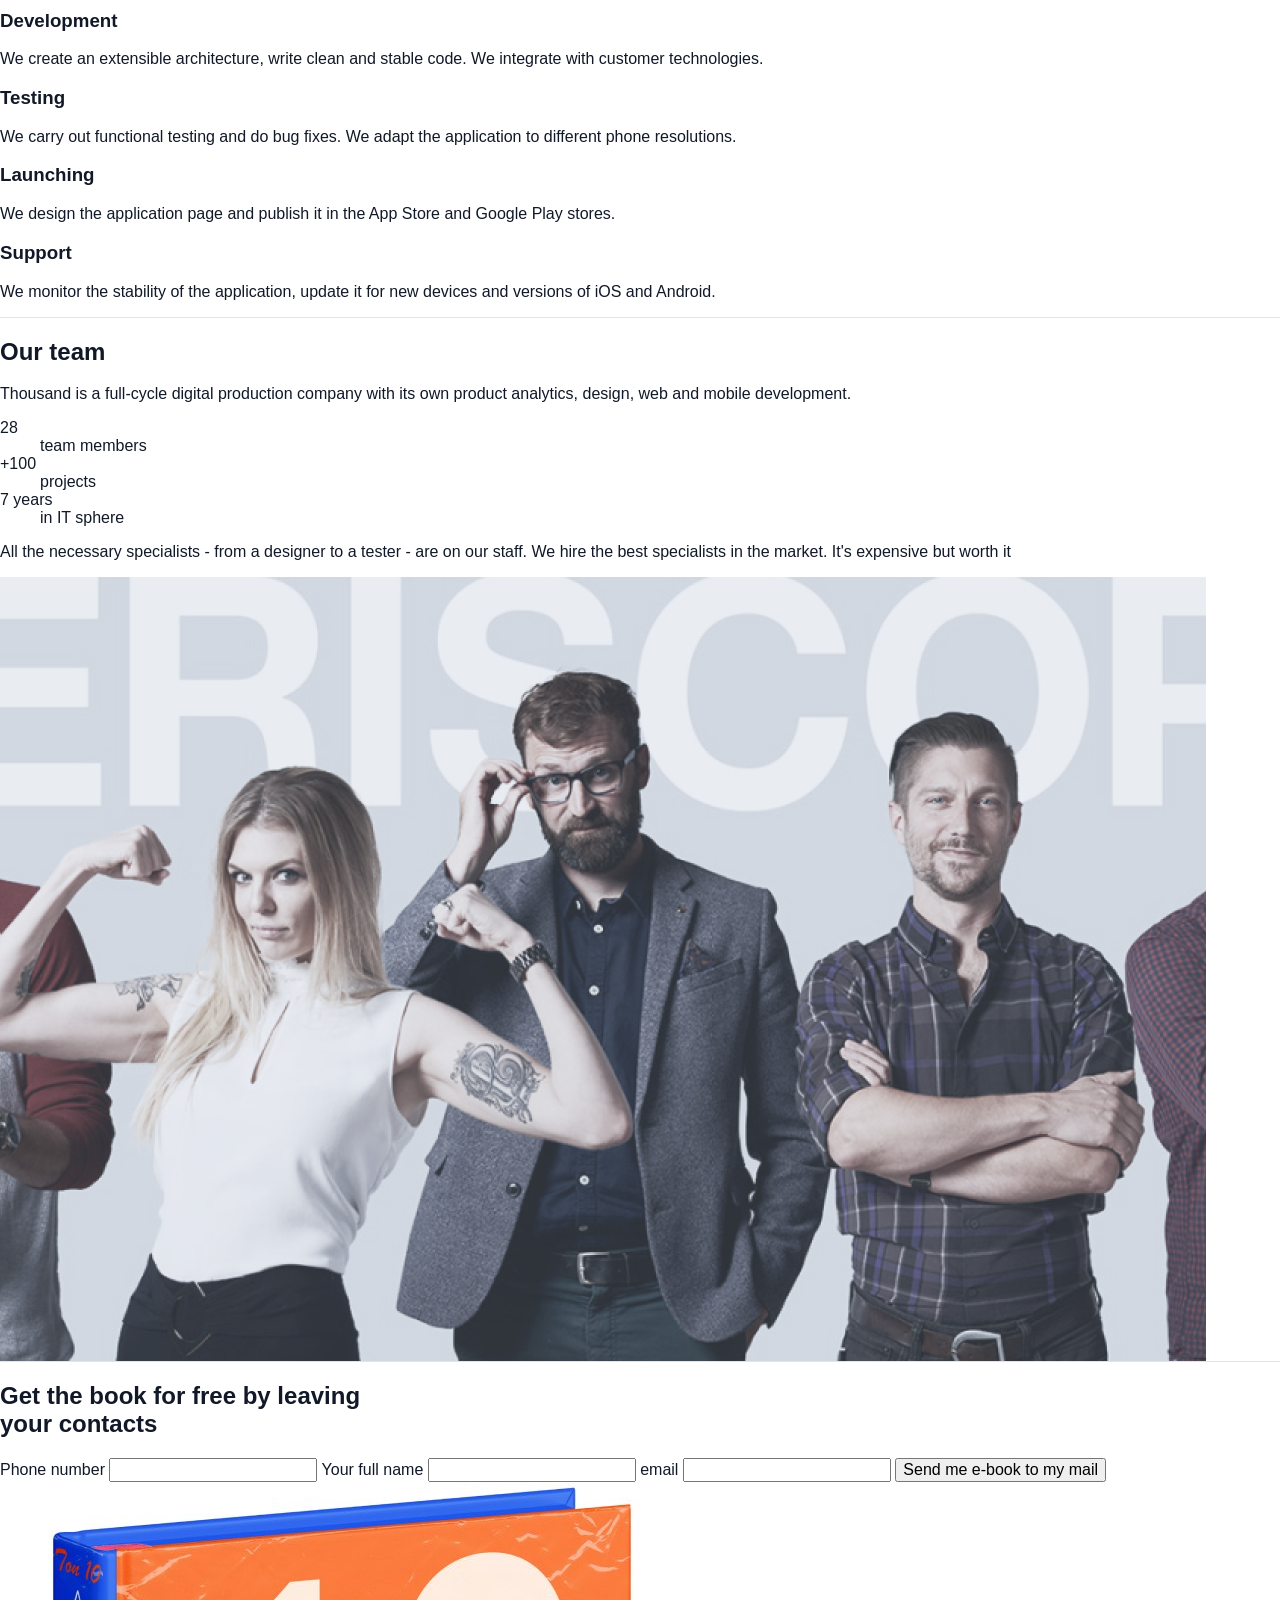
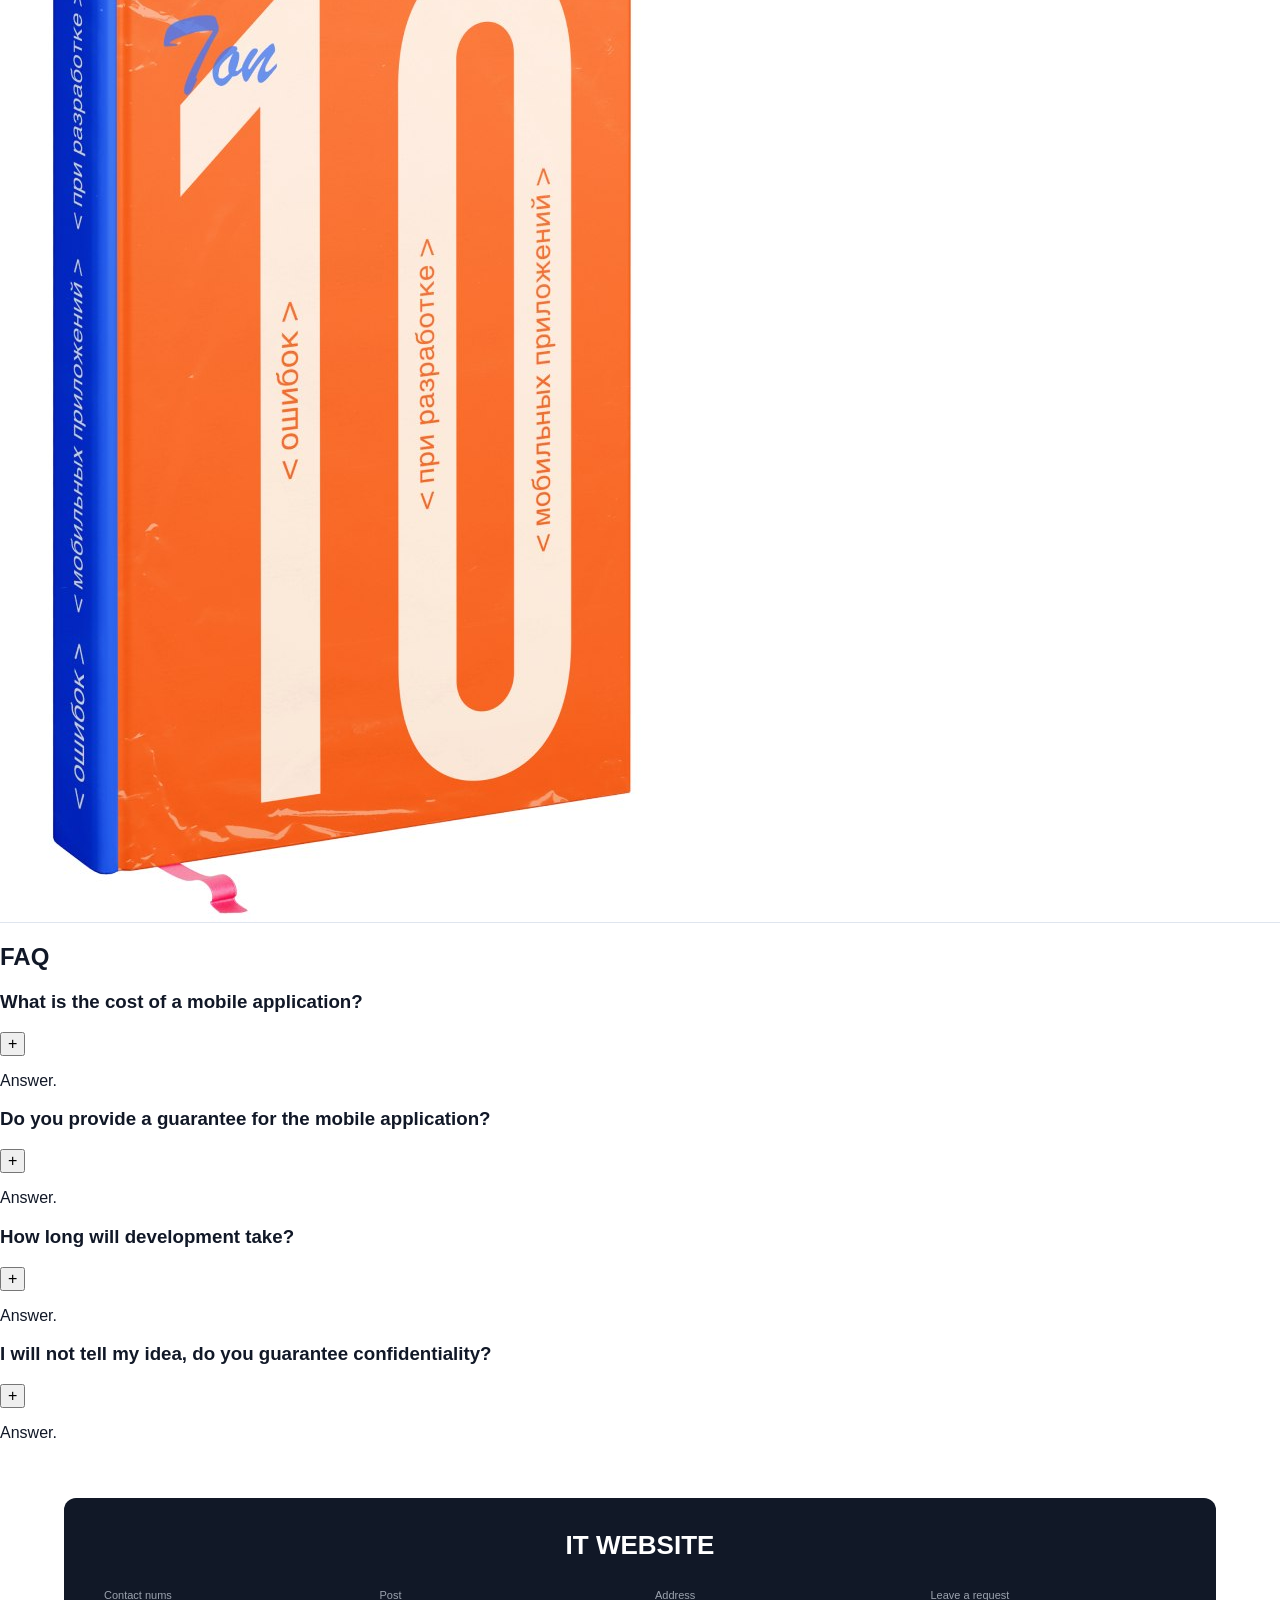
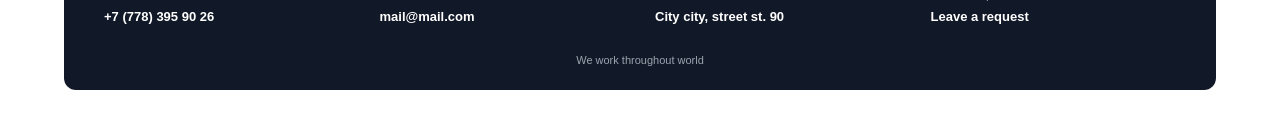
==== commit 2ecf2daa: "практика 5" ====
--- a/src/index.html
+++ b/src/index.html
@@ -1,5 +1,5 @@
 <!DOCTYPE html>
-<html>
+<html lang="en">
 <head>
     <meta charset="UTF-8">
     <meta name="viewport" content="width=device-width, initial-scale=1.0">
@@ -12,9 +12,15 @@
 
         <div class="header-container">
 
-            <a class="logo" href="#">IT WEBSITE</a>
-
-            <nav class="main-navigation">
+            <button class="burger-menu" type="button" aria-label="Меню">
+                <span></span>
+                <span></span>
+                <span></span>
+            </button>
+            
+                <a class="logo" href="#">IT WEBSITE</a>
+
+            <nav class="main-navigation" id="main-navigation">
                 <ul>
                     <li><a href="#services">Services</a></li>
                     <li><a href="#media">Media</a></li>
@@ -25,16 +31,14 @@
             </nav>
 
             <div class="header-contacts">
+                <a href="tel:+71111111111"><img src="assets/img/phoneimg.png" alt="">+7 (111) 111 11 11</a>
                 <a href="tel:+71111111111">+7 (111) 111 11 11</a>
-                <a href="tel:+71111111111">+7 (111) 111 11 11</a>
-                <a href="mailto:itcompany@gmail.com">itcompany@gmail.com</a>
+                <a href="mailto:itcompany@gmail.com"><img src="assets/img/mailimg.png" alt="">itcompany@gmail.com</a>
             </div>
 
         </div>
 
     </header>
-
-    <hr>
 
     <main>
         <section class="hero-section">
@@ -43,27 +47,39 @@
 
                 <article class="hero-description">
 
-                    <h1> Development of mobile applications and web services of any complexity </h1>
-
-                    <p> We create mobile applications for iOS, Android that transfer your business to mobile applications of your customers' devices </p>
+                    <h1>
+                        Development of <span>mobile applications</span> and <span>web services</span>
+                        of any complexity
+                    </h1>
+
+                    <p>
+                        We create mobile applications for iOS, Android that transfer
+                        your business to mobile applications of your customers' devices
+                    </p>
 
                 </article>
 
                 <form class="hero-form" action="#" method="post">
 
-                    <h2> Leave your contacts and we will call you back within 30 minutes </h2>
+                    <h2>
+                        Leave your contacts and we will call you back<br>
+                        within 30 minutes
+                    </h2>
 
                     <div class="form-field">
                         <label for="hero-phone">Phone number</label>
-                        <input id="hero-phone" type="tel" name="phone">
+                        <input id="hero-phone" type="tel" name="phone" placeholder=" +7 (111) 111-11-11">
                     </div>
 
                     <div class="form-field">
                         <label for="hero-name">Full name</label>
-                        <input id="hero-name" type="text" name="name" >
+                        <input id="hero-name" type="text" name="name" placeholder="Иван Иванов">
                     </div>
 
-                    <button type="submit"> Get <br> consultation </button>
+                    <button type="submit">
+                        Get<br>
+                        consultation
+                    </button>
 
                 </form>
 
@@ -75,7 +91,6 @@
 
         </section>
 
-        <hr>
 
         <section class="development-section" id="services">
 
@@ -87,26 +102,30 @@
 
                 <h3>Web</h3>
 
-                <p> PHP / Javascript / Node.JS / Web Socket / Socket.io / Vue.js / Nuxt / MySQL / Laravel / GO lang / django / Python </p>
+                <p>
+                    PHP / Javascript / Node.JS / Web Socket / Socket.io / Vue.js /
+                    Nuxt / MySQL / Laravel / GO lang / django / Python
+                </p>
 
                 <h3>Mobile</h3>
 
-                <p> Swift / Kotlin / Alamofire / Firebase / CoreData / Room / Realm / Coroutine / RxJava / RxSwift / Unit Test / Navigation </p>
+                <p>
+                    Swift / Kotlin / Alamofire / Firebase / CoreData / Room / Realm /
+                    Coroutine / RxJava / RxSwift / Unit Test / Navigation
+                </p>
 
             </article>
 
             <aside class="services-list">
 
-                <h2>Services</h2>
-
                 <ul>
-                    <li>iOS development</li>
-                    <li>Android development</li>
-                    <li>Web development</li>
-                    <li>UI/UX design</li>
-                    <li>Testing</li>
-                    <li>Launch</li>
-                    <li>IT consulting</li>
+                    <li tabindex="0">iOS development<img src="assets/img/arrow.png" alt=""></li>
+                    <li tabindex="0">Android development<img src="assets/img/arrow.png" alt=""></li>
+                    <li tabindex="0">Web development<img src="assets/img/arrow.png" alt=""></li>
+                    <li tabindex="0">UI/UX design<img src="assets/img/arrow.png" alt=""></li>
+                    <li tabindex="0">Testing<img src="assets/img/arrow.png" alt=""></li>
+                    <li tabindex="0">Launch<img src="assets/img/arrow.png" alt=""></li>
+                    <li tabindex="0">IT consulting<img src="assets/img/arrow.png" alt=""></li>
                 </ul>
 
             </aside>
@@ -115,7 +134,7 @@
 
         <hr>
 
-        <section class="industries-section" id="industries">
+        <section class="industries-section" id="cases">
 
             <h2>
                 Developed more than 100<br>
@@ -144,28 +163,31 @@
 
         <hr>
 
-        <section class="projects-section" id="cases">
+        <section class="projects-section">
 
             <div class="projects-intro">
 
                 <h2>Projects we are proud of</h2>
 
-                <p> Our software development company is truly proud of the wonderful clients we have worked with. We enjoy a long-term partnership </p>
+                <p>
+                    Our software development company is truly proud of the wonderful
+                    clients we have worked with. We enjoy a long-term partnership
+                </p>
 
             </div>
 
             <nav class="projects-navigation">
                 <ul>
                     <li><a href="#i-teka">I-teka</a></li>
-                    <li><a href="#cases">Dauletten</a></li>
-                    <li><a href="#cases">Guru Bosch</a></li>
-                    <li><a href="#cases">Santo</a></li>
-                    <li><a href="#cases">Home Credit Bank</a></li>
-                    <li><a href="#cases">BI Partners</a></li>
-                    <li><a href="#cases">Europharma</a></li>
+                    <li><a href="#dauletteen">Dauletteen</a></li>
+                    <li><a href="#guru-bosch">Guru Bosch</a></li>
+                    <li><a href="#santo">Santo</a></li>
+                    <li><a href="#home-credit-bank">Home Credit Bank</a></li>
+                    <li><a href="#bi-partners">BI Partners</a></li>
+                    <li><a href="#europharma">Europharma</a></li>
                 </ul>
 
-                <a href="#cases">View 100 more projects</a>
+                <a href="#all-projects">View 100 more projects</a>
             </nav>
 
             <article class="project-card" id="i-teka">
@@ -174,12 +196,15 @@
 
                     <h3>I-teka</h3>
 
-                    <p> The application is designed to search for drugs by availability
+                    <p>
+                        The application is designed to search for drugs by availability
                         in pharmacies in cities. During quarantine, the application
                         helped many people, which gives more value.
                     </p>
 
-                    <p> Business analysis / iOS / Android / QA / UI/UX Design </p>
+                    <p>
+                        Business analysis / iOS / Android / QA / UI/UX Design
+                    </p>
 
                     <ul>
                         <li>Kazakhstan</li>
@@ -225,7 +250,10 @@
 
                 <h2>Let's discuss<br>Your project</h2>
 
-                <p> Let's figure out how to create an effective application, its cost and terms of its development </p>
+                <p>
+                    Let's figure out how to create an effective application,
+                    its cost and terms of its development
+                </p>
 
             </article>
 
@@ -245,7 +273,7 @@
 
         <hr>
 
-        <section class="stages-section" id="stages">
+        <section class="stages-section" id="media">
 
             <h2>Application Development Stages</h2>
 
@@ -253,7 +281,8 @@
 
                 <article class="stage-item">
                     <h3>Analysis</h3>
-                    <p> We write technical specifications for development,
+                    <p>
+                        We write technical specifications for development,
                         taking into account the business processes and technologies
                         of the customer and the needs of users.
                     </p>
@@ -261,43 +290,60 @@
 
                 <article class="stage-item">
                     <h3>Design</h3>
-                    <p> We adapt the customer's corporate identity to the platform guidelines. We draw convenient and understandable interfaces. </p>
+                    <p>
+                        We adapt the customer's corporate identity to the platform
+                        guidelines. We draw convenient and understandable interfaces.
+                    </p>
                 </article>
 
                 <article class="stage-item">
                     <h3>Development</h3>
-                    <p> We create an extensible architecture, write clean and stable code. We integrate with customer technologies. </p>
+                    <p>
+                        We create an extensible architecture, write clean and stable
+                        code. We integrate with customer technologies.
+                    </p>
                 </article>
 
                 <article class="stage-item">
                     <h3>Testing</h3>
-                    <p> We carry out functional testing and do bug fixes. We adapt the application to different phone resolutions. </p>
+                    <p>
+                        We carry out functional testing and do bug fixes.
+                        We adapt the application to different phone resolutions.
+                    </p>
                 </article>
 
                 <article class="stage-item">
                     <h3>Launching</h3>
-                    <p> We design the application page and publish it in the App Store and Google Play stores. </p>
+                    <p>
+                        We design the application page and publish it in the
+                        App Store and Google Play stores.
+                    </p>
                 </article>
 
                 <article class="stage-item">
                     <h3>Support</h3>
-                    <p> We monitor the stability of the application, update it for new devices and versions of iOS and Android.
-                    </p>
-                </article>
-
-            </div>
-
-        </section>
-
-        <hr>
-
-        <section class="team-section" id="media">
+                    <p>
+                        We monitor the stability of the application, update it
+                        for new devices and versions of iOS and Android.
+                    </p>
+                </article>
+
+            </div>
+
+        </section>
+
+        <hr>
+
+        <section class="team-section">
 
             <article class="team-description">
 
                 <h2>Our team</h2>
 
-                <p> Thousand is a full-cycle digital production company with its own product analytics, design, web and mobile development. </p>
+                <p>
+                    Thousand is a full-cycle digital production company with its own
+                    product analytics, design, web and mobile development.
+                </p>
 
                 <dl class="team-statistics">
 
@@ -318,7 +364,8 @@
 
                 </dl>
 
-                <p> All the necessary specialists - from a designer to a tester -
+                <p>
+                    All the necessary specialists - from a designer to a tester -
                     are on our staff. We hire the best specialists in the market.
                     It's expensive but worth it
                 </p>
@@ -337,7 +384,10 @@
 
             <article class="book-description">
 
-                <h2> Get the book for free by leaving<br> your contacts </h2>
+                <h2>
+                    Get the book for free by leaving<br>
+                    your contacts
+                </h2>
 
                 <form class="book-form" action="#" method="post">
 
@@ -404,8 +454,6 @@
 
     </main>
 
-    <hr>
-
     <footer class="site-footer" id="contacts">
 
         <div class="footer-container">
@@ -441,6 +489,5 @@
         </div>
 
     </footer>
-
 </body>
 </html>
--- a/src/assets/styles/style.css
+++ b/src/assets/styles/style.css
@@ -2,7 +2,705 @@
 @import "./fonts.css";
 @import "./utils.css";
 
+* {
+    box-sizing: border-box;
+}
+
+html {
+    scroll-behavior: smooth;
+    scroll-padding-top: 110px;
+}
+
 body {
-    font-family: "Inter", Arial, sans-serif;
-}
-
+    min-height: 100vh;
+    margin: 0;
+    display: flex;
+    flex-direction: column;
+    font-family: Arial, Helvetica, sans-serif;
+    color: #111827;
+}
+
+main {
+    flex: 1;
+}
+
+a {
+    color: inherit;
+    text-decoration: none;
+}
+
+button,
+input {
+    font: inherit;
+}
+
+button {
+    cursor: pointer;
+}
+
+img {
+    display: block;
+    max-width: 100%;
+}
+
+hr {
+    margin: 0;
+    border: 0;
+    height: 1px;
+    background: #dfe5ee;
+}
+
+/* шапка */
+
+.site-header {
+    position: fixed;
+    top: 0;
+    left: 0;
+    z-index: 1000;
+    width: 100%;
+    padding: 27px 24px 0;
+}
+
+.header-container {
+    width: min(1111px, 100%);
+    min-height: 56px;
+    margin: 0 0 0 max(0px, calc((100% - 1208px) / 2));
+    padding: 0 24px;
+    display: flex;
+    align-items: center;
+    justify-content: space-between;
+    gap: 28px;
+    background: #fff;
+    border-radius: 10px;
+    box-shadow: 0 8px 24px rgba(25, 42, 70, 0.08);
+}
+
+.logo {
+    color: #2f70df;
+    font-size: 20px;
+    font-weight: 700;
+}
+
+.main-navigation ul {
+    display: flex;
+    gap: 24px;
+    margin: 0;
+    padding: 0;
+    list-style: none;
+}
+
+.main-navigation a {
+    font-size: 14px;
+}
+
+.main-navigation a:hover {
+    color: #2f70df;
+}
+
+.header-contacts {
+    display: flex;
+    align-items: center;
+    gap: 16px;
+}
+
+.header-contacts a {
+    display: flex;
+    align-items: center;
+    gap: 11px;
+    white-space: nowrap;
+    font-size: 14px;
+    color: #2f70df;
+}
+
+.header-contacts a:last-child {
+    margin-left: 18px;
+}
+
+.header-contacts a:first-child img {
+    width: 14px;
+}
+
+.header-contacts a:last-child img {
+    width: 20px;
+}
+
+/* бургер на компьютере скрыт */
+.burger-menu {
+    display: none;
+    flex-direction: column;
+    justify-content: center;
+    gap: 7px;
+    width: 40px;
+    height: 44px;
+    padding: 0;
+    border: 0;
+    background: none;
+}
+
+.burger-menu span {
+    height: 4px;
+    border-radius: 2px;
+    background: #2f70df;
+}
+
+.hero-section {
+    position: relative;
+    min-height: 100vh;
+    overflow: hidden;
+    padding: 160px max(24px, calc((100% - 1208px) / 2)) 80px;
+    background: #f2f5f9;
+}
+
+.hero-content {
+    position: relative;
+    z-index: 3;
+    width: min(668px, 100%);
+}
+
+.hero-description h1 {
+    max-width: 600px;
+    margin: 0 0 24px;
+    font-size: 36px;
+    line-height: 52px;
+}
+
+.hero-description h1 span {
+    color: #2f70df;
+}
+
+.hero-description p {
+    max-width: 580px;
+    margin: 0;
+    font-size: 14px;
+    line-height: 20px;
+}
+
+.hero-form {
+    margin-top: 64px;
+    padding: 24px;
+    display: grid;
+    grid-template-columns: 1fr 1fr 130px;
+    column-gap: 24px;
+    align-items: end;
+    background: #fff;
+    border-radius: 10px;
+    box-shadow: 0 14px 32px rgba(32, 52, 79, 0.1);
+}
+
+.hero-form h2 {
+    grid-column: 1 / -1;
+    margin: 0 0 36px;
+    font-size: 18px;
+    line-height: 23px;
+}
+
+.hero-form label {
+    display: block;
+    margin-bottom: 4px;
+    font-size: 14px;
+    line-height: 20px;
+    color: #6b7280;
+}
+
+.hero-form input {
+    width: 100%;
+    min-height: 32px;
+    padding: 4px 0;
+    border: 0;
+    border-bottom: 1px solid #cfd8e5;
+    outline: none;
+    background: transparent;
+    font-size: 18px;
+}
+
+.hero-form input::placeholder {
+    color: #111827;
+    opacity: 1;
+}
+
+.hero-form input:focus {
+    border-bottom-color: #2f70df;
+}
+
+.hero-form button {
+    justify-self: end;
+    width: 130px;
+    min-height: 56px;
+    padding: 0 24px;
+    border: 0;
+    border-radius: 8px;
+    background: #2f70df;
+    color: #fff;
+    font-size: 14px;
+    font-weight: 500;
+    line-height: 1.3;
+    text-align: left;
+}
+
+.hero-form button:hover {
+    background: #225ec5;
+}
+
+.hero-image {
+    position: absolute;
+    z-index: 1;
+    top: 0;
+    right: 0;
+    bottom: 0;
+    width: 60%;
+    overflow: hidden;
+    pointer-events: none;
+}
+
+.hero-image img {
+    width: 100%;
+    max-width: none;
+    margin-top: -61%;
+}
+
+.development-section {
+    width: min(1208px, calc(100% - 48px));
+    margin: 0 auto;
+    padding: 90px 0;
+    display: grid;
+    grid-template-columns: 1.35fr 1fr;
+    gap: 80px;
+}
+
+.development-description h2 {
+    margin: 0 0 35px;
+    font-size: 36px;
+    line-height: 43px;
+}
+
+.development-description > p {
+    margin: 0;
+    font-size: 15px;
+    line-height: 22px;
+}
+
+.development-description h3 {
+    margin: 32px 0 16px;
+    font-size: 20px;
+    line-height: 24px;
+}
+
+.development-description h3 + p {
+    margin: 0;
+    font-size: 15px;
+    line-height: 22px;
+    color: #4a5568;
+}
+
+.development-description h3 + p span {
+    color: #2f70df;
+}
+
+.services-list ul {
+    margin: 0;
+    padding: 0;
+    list-style: none;
+}
+
+.services-list li {
+    display: flex;
+    align-items: center;
+    gap: 20px;
+    width: fit-content;
+    padding: 12px 0;
+    font-size: 20px;
+    line-height: 24px;
+    cursor: pointer;
+}
+
+.services-list li img {
+    height: 13px;
+}
+
+.services-list li:hover,
+.services-list li:active,
+.services-list li:focus {
+    outline: none;
+    font-weight: 700;
+    text-decoration: underline #2f70df 2px;
+    text-underline-offset: 8px;
+}
+
+/* подвал*/
+
+.site-footer {
+    padding: 40px 0 24px;
+}
+
+.footer-container {
+    width: 90%;
+    max-width: 1300px;
+    margin: 0 auto;
+    padding: 32px 40px 24px;
+    background: #111827;
+    color: #fff;
+    border-radius: 12px;
+}
+
+.footer-container > h2 {
+    margin: 0 0 28px;
+    text-align: center;
+    font-size: 26px;
+}
+
+.footer-contacts {
+    display: grid;
+    grid-template-columns: repeat(4, 1fr);
+    gap: 30px;
+}
+
+.footer-contact h3 {
+    margin: 0 0 8px;
+    color: #9ca3af;
+    font-size: 11px;
+    font-weight: 400;
+}
+
+.footer-contact p {
+    margin: 0;
+    font-size: 13px;
+    font-weight: 700;
+}
+
+.footer-note {
+    margin: 30px 0 0;
+    text-align: center;
+    color: #9ca3af;
+    font-size: 11px;
+}
+
+/* планшет */
+
+@media (max-width: 768px) {
+
+    .site-header {
+        padding: 16px 0 0;
+    }
+
+    .header-container {
+        display: grid;
+        grid-template-columns: 1fr auto 1fr;
+        align-items: center;
+        gap: 16px;
+        width: 100%;
+        min-height: 92px;
+        margin: 0;
+        padding: 0 32px;
+        border-radius: 12px;
+    }
+
+    .burger-menu {
+        display: flex;
+        width: 61px;
+        height: 40px;
+        gap: 11px;
+    }
+
+    .burger-menu span {
+        height: 6px;
+        border-radius: 3px;
+    }
+
+    .logo {
+        justify-self: center;
+    }
+
+    .main-navigation {
+        display: none;
+    }
+
+    .header-contacts {
+        justify-content: flex-end;
+    }
+
+    .header-contacts a:not(:last-child) {
+        display: none;
+    }
+
+    .header-contacts a:last-child {
+        margin-left: 0;
+        font-size: 15px;
+    }
+
+    .hero-section {
+        min-height: auto;
+        padding: 139px 32px 32px;
+    }
+
+    .hero-content {
+        width: 56%;
+        max-width: 400px;
+    }
+
+    .hero-description h1 {
+        font-size: 30px;
+        line-height: 41px;
+    }
+
+    .hero-description p {
+        max-width: 365px;
+        font-size: 15px;
+    }
+
+    .hero-image {
+        width: 52%;
+    }
+
+    .hero-image img {
+        margin-top: 0;
+    }
+
+    .hero-form {
+        grid-template-columns: 1fr;
+        row-gap: 30px;
+        margin-top: 32px;
+        padding: 32px;
+        border-radius: 12px;
+    }
+
+    .hero-form h2 {
+        max-width: 320px;
+        margin: 0;
+        line-height: 25px;
+    }
+
+    .hero-form h2 br,
+    .hero-form button br {
+        display: none;
+    }
+
+    .hero-form input {
+        max-width: 230px;
+        font-size: 17px;
+    }
+
+    .hero-form button {
+        justify-self: start;
+        width: 158px;
+        min-height: 41px;
+        margin-top: 3px;
+        padding: 0;
+        font-size: 15px;
+        text-align: center;
+    }
+
+    .development-section {
+        width: 100%;
+        grid-template-columns: 1.4fr 1fr;
+        gap: 0;
+        padding: 36px 32px 64px;
+    }
+
+    .development-description h2 {
+        font-size: 28px;
+        line-height: 34px;
+    }
+
+    .development-description > p {
+        font-size: 16px;
+    }
+
+    .development-description h3 + p {
+        max-width: 300px;
+        font-size: 14px;
+        line-height: 22.5px;
+    }
+
+    .development-description p br {
+        display: none;
+    }
+
+    .services-list {
+        margin-top: 125px;
+    }
+
+    /* подвал */
+    .footer-container {
+        width: calc(100% - 32px);
+        padding: 32px 32px 28px;
+    }
+
+    .footer-container > h2 {
+        font-size: 28px;
+    }
+
+    .footer-contacts {
+        gap: 16px;
+    }
+
+    .footer-contact h3 {
+        font-size: 13px;
+    }
+
+    .footer-contact p {
+        overflow-wrap: anywhere;
+    }
+
+    .footer-note {
+        font-size: 12px;
+    }
+}
+
+/* телефон */
+
+@media (max-width: 425px) {
+
+    .site-header {
+        padding: 28px 16px 0;
+    }
+
+    .header-container {
+        min-height: 74px;
+        padding: 0 16px;
+    }
+
+    .burger-menu {
+        width: 34px;
+        height: 24px;
+        gap: 6px;
+    }
+
+    .burger-menu span {
+        height: 3px;
+        border-radius: 2px;
+    }
+
+    .logo {
+        font-size: 16px;
+    }
+
+    .header-contacts {
+        display: none;
+    }
+
+    .hero-section {
+        display: flex;
+        flex-direction: column;
+        padding: 127px 24px 24px 37px;
+    }
+
+    .hero-content {
+        display: contents;
+    }
+
+    .hero-description {
+        order: 1;
+    }
+
+    .hero-description h1 {
+        font-size: 24px;
+        line-height: 34px;
+        margin-bottom: 20px;
+    }
+
+    .hero-description p {
+        font-size: 13px;
+        line-height: 17px;
+    }
+
+    .hero-image {
+        order: 2;
+        position: relative;
+        width: 87vw;
+        margin: 36px 0 0 calc(7vw - 37px);
+        overflow: visible;
+    }
+
+    .hero-form {
+        order: 3;
+        position: relative;
+        z-index: 3;
+        width: calc(100% + 16px);
+        margin: -55vw 0 0 -7px;
+        padding: 26px 28px 25px;
+        row-gap: 20px;
+    }
+
+    .hero-form h2 {
+        max-width: 270px;
+        font-size: 16px;
+        line-height: 20px;
+    }
+
+    .hero-form label {
+        font-size: 13px;
+    }
+
+    .hero-form input {
+        max-width: 190px;
+        min-height: 30px;
+        font-size: 14px;
+    }
+
+    .hero-form button {
+        width: 130px;
+        min-height: 34px;
+        font-size: 14px;
+    }
+
+    .development-section {
+        grid-template-columns: 1fr;
+        gap: 22px;
+        padding: 28px 20px 40px;
+    }
+
+    .development-description h2 {
+        margin-bottom: 29px;
+        font-size: 25px;
+        line-height: 31px;
+    }
+
+    .development-description > p {
+        font-size: 14px;
+    }
+
+    .development-description h3 {
+        margin: 26px 0 16px;
+        font-size: 17px;
+    }
+
+    .development-description h3 + p {
+        max-width: 270px;
+        font-size: 12px;
+        line-height: 20px;
+    }
+
+    .services-list {
+        margin-top: 0;
+    }
+
+    .services-list li {
+        gap: 14px;
+        padding: 10px 0;
+        font-size: 17px;
+    }
+
+    .site-footer {
+        padding: 24px 0 16px;
+    }
+
+    .footer-container {
+        width: calc(100% - 24px);
+        padding: 24px 20px;
+        border-radius: 10px;
+    }
+
+    .footer-container > h2 {
+        margin-bottom: 24px;
+        font-size: 24px;
+    }
+
+    .footer-contacts {
+        grid-template-columns: repeat(2, 1fr);
+        gap: 24px 16px;
+    }
+
+    .footer-note {
+        font-size: 11px;
+    }
+}
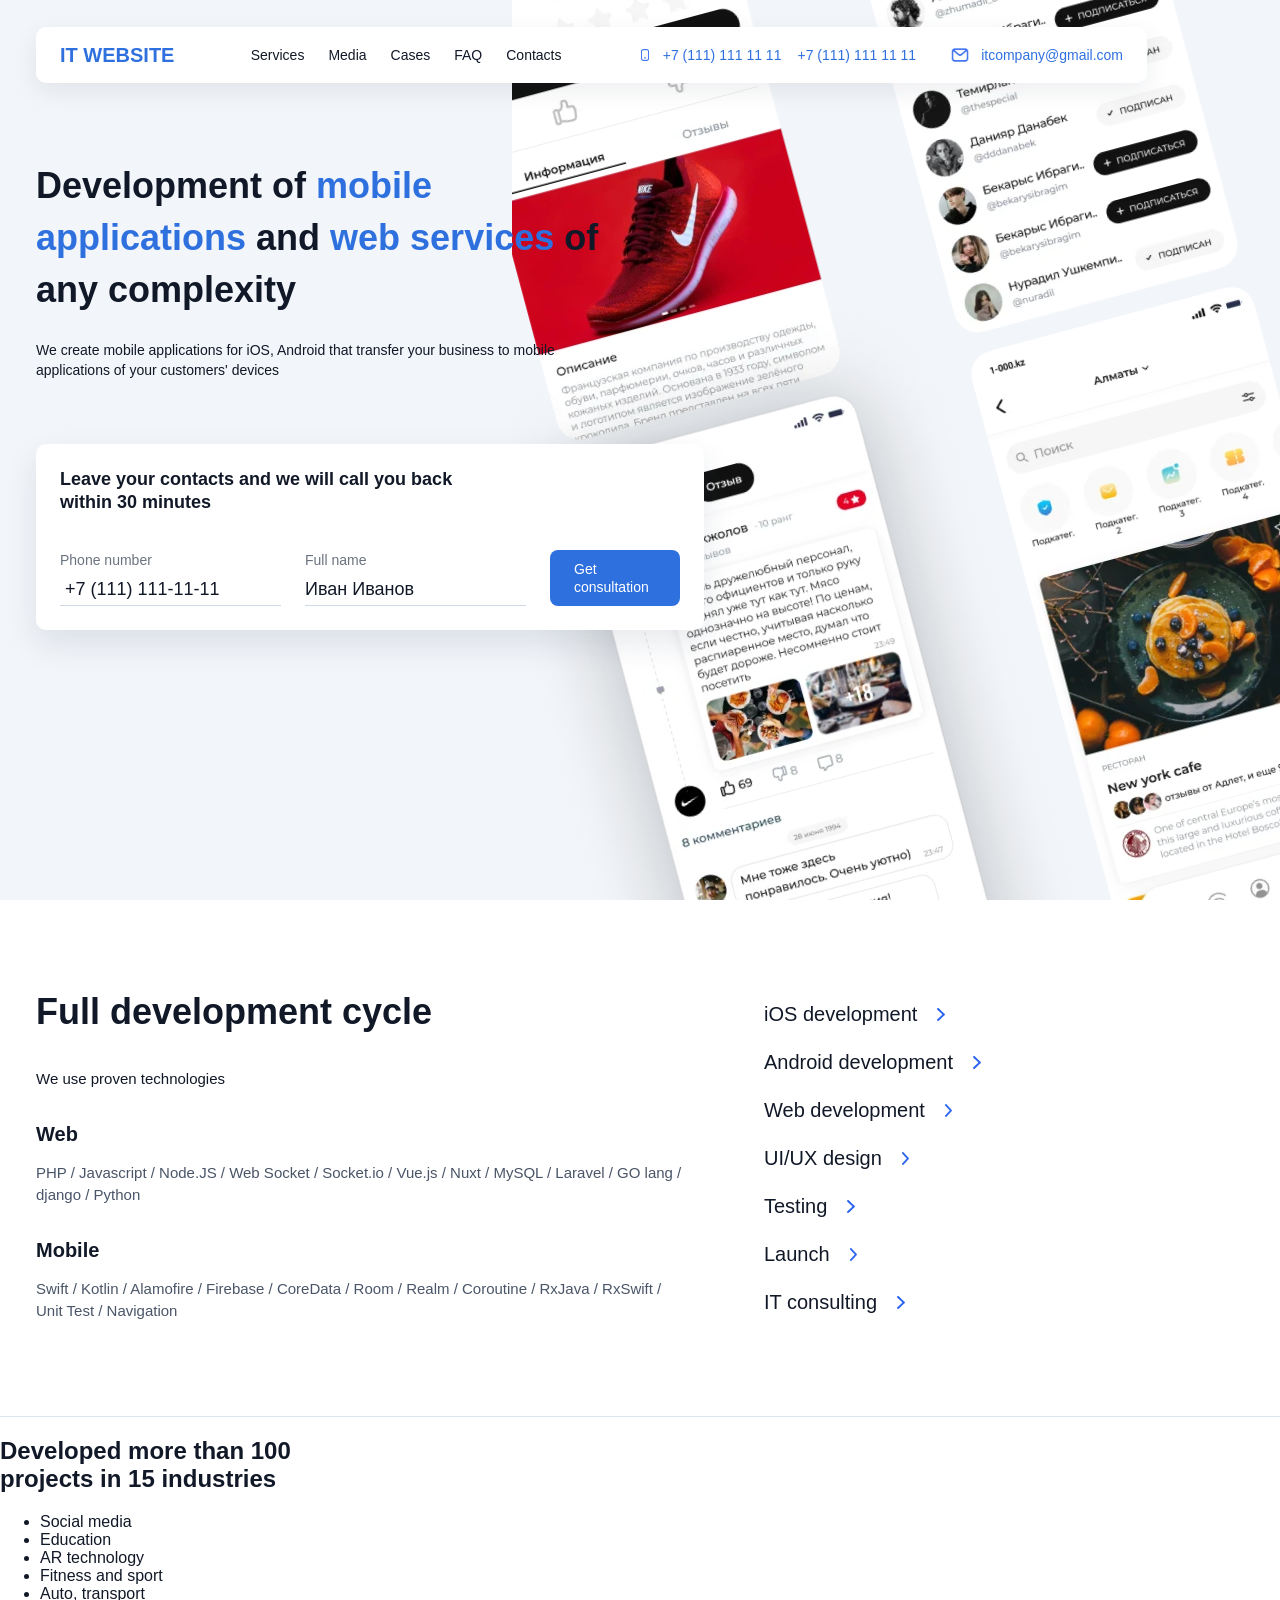
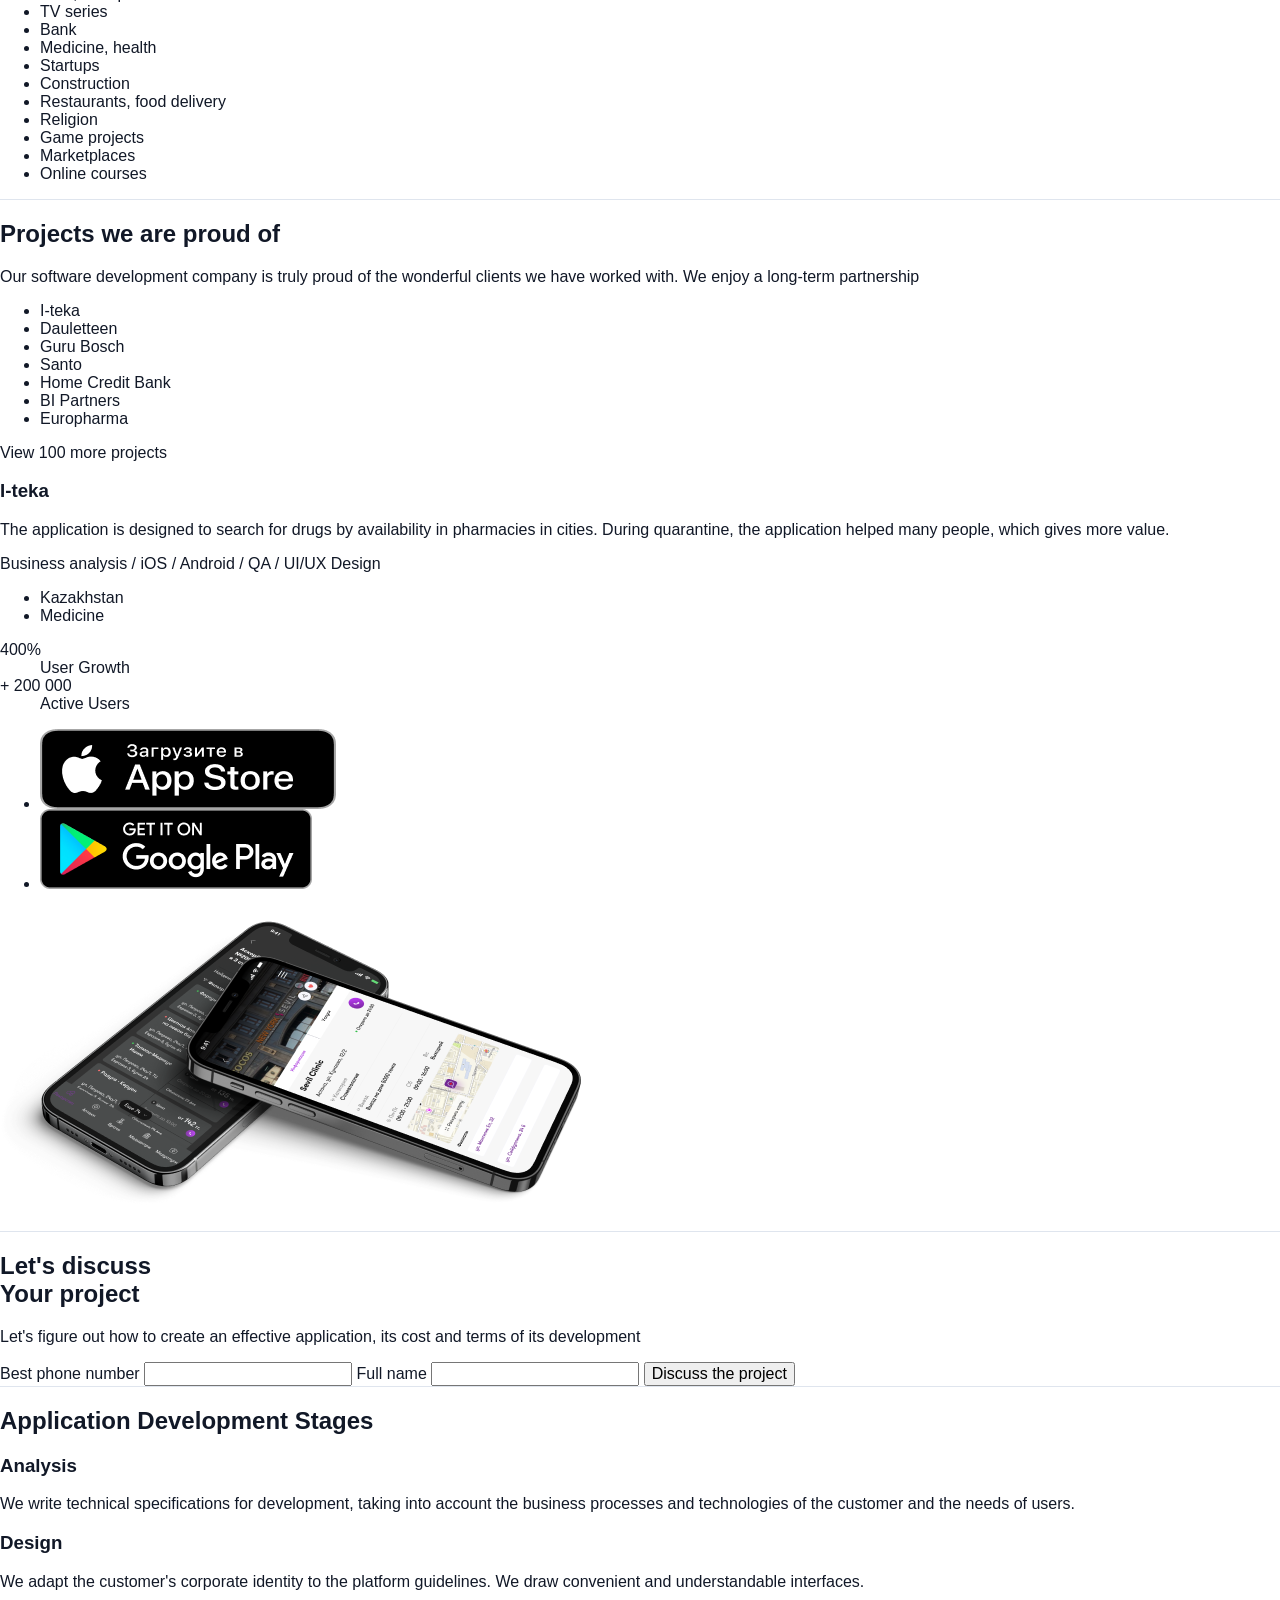
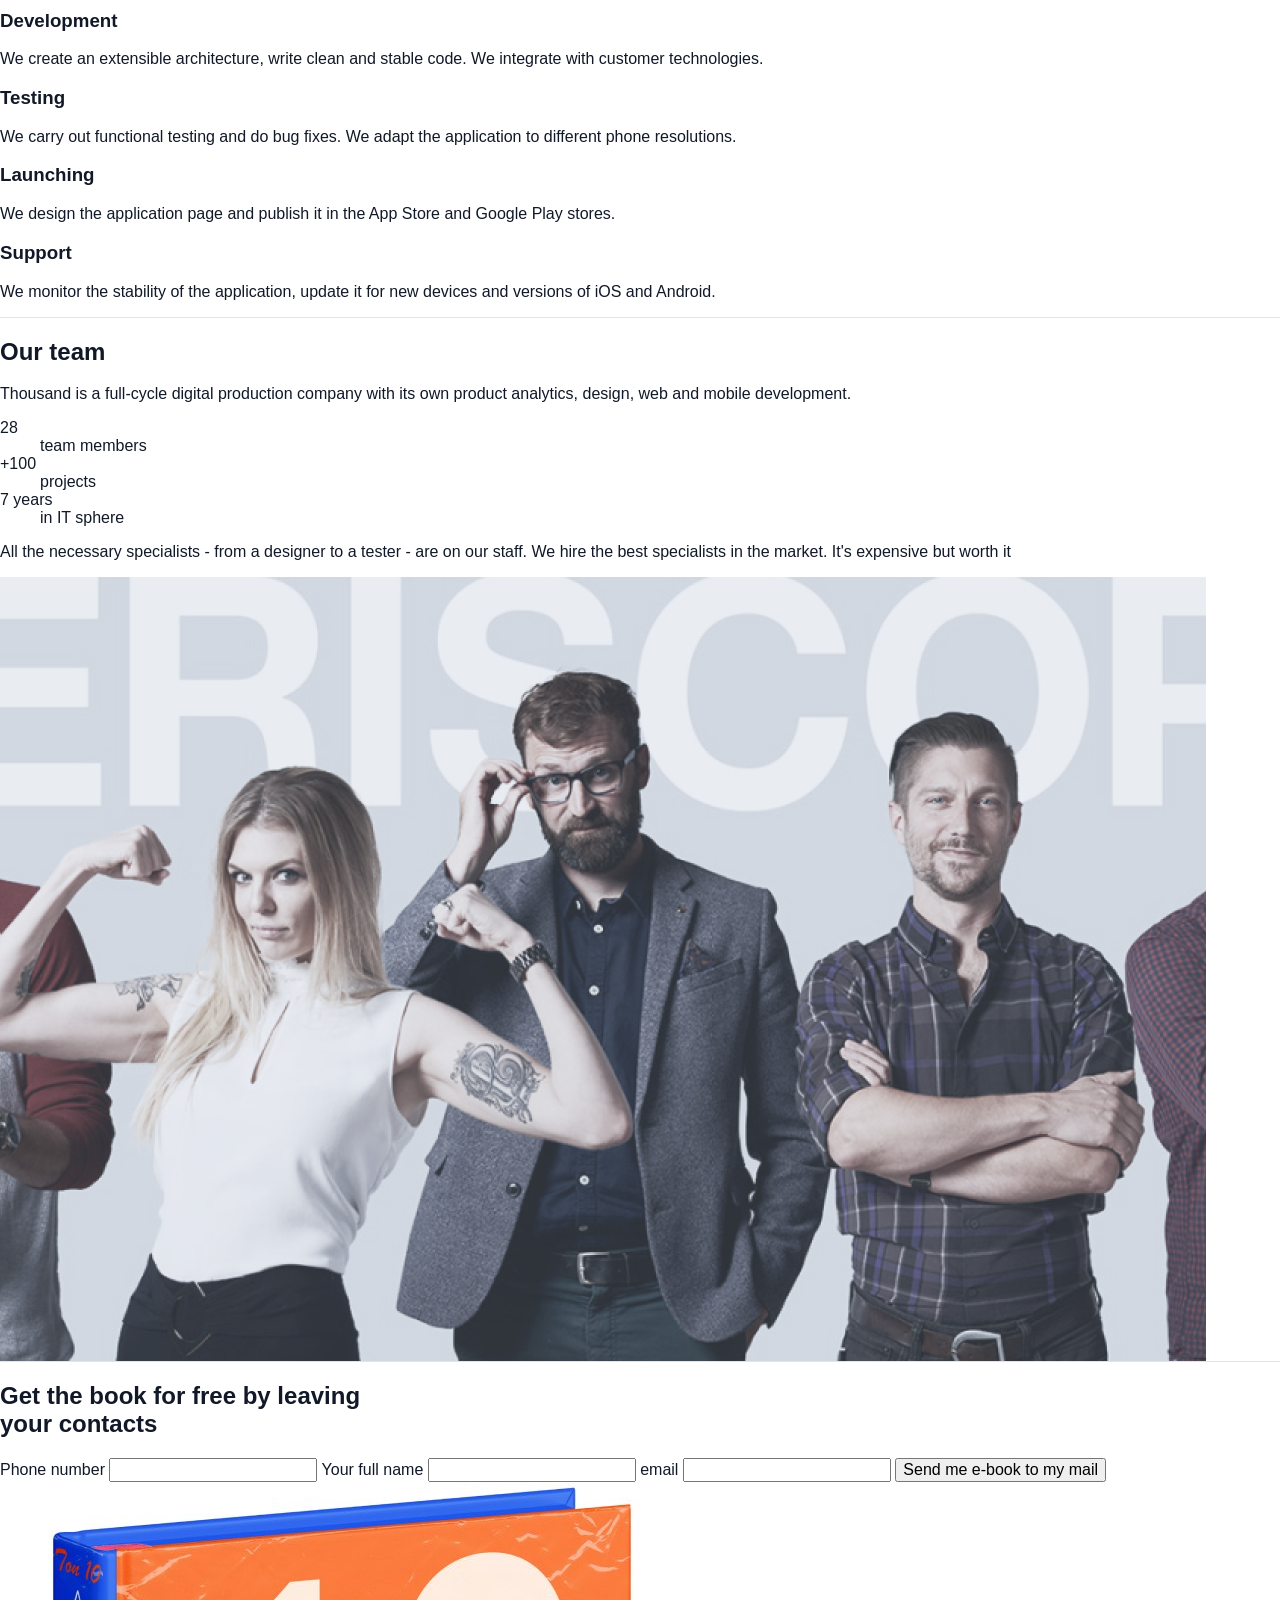
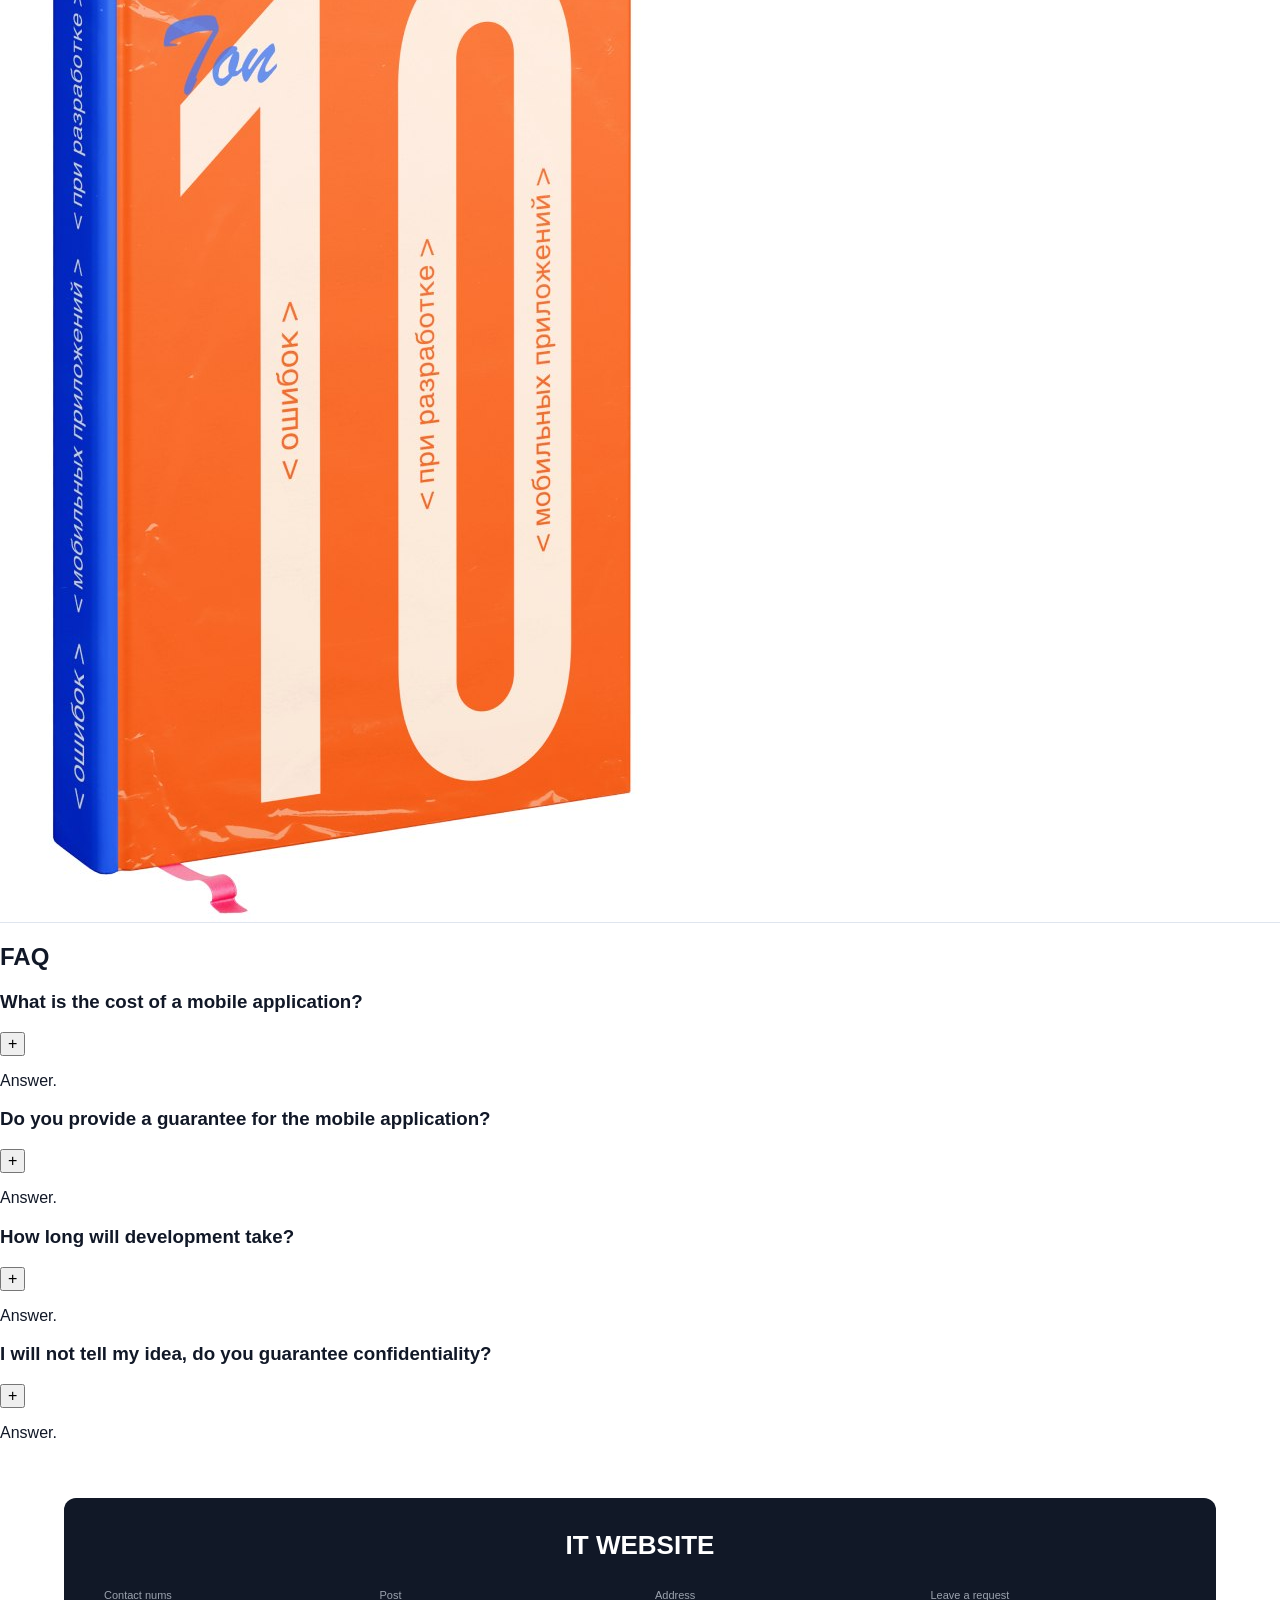
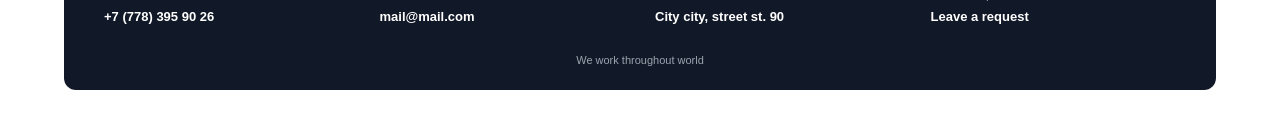
==== commit 012cfeba: "практика 6" ====
--- a/src/index.html
+++ b/src/index.html
@@ -85,8 +85,11 @@
 
             </div>
 
-            <div class="hero-image">
-                <img src="assets/img/comments.png" alt="Mobile applications">
+            <div class="hero-image" aria-hidden="true">
+                <div class="hero-columns">
+                    <div class="hero-column hero-column--left"></div>
+                    <div class="hero-column hero-column--right"></div>
+                </div>
             </div>
 
         </section>
--- a/src/assets/styles/style.css
+++ b/src/assets/styles/style.css
@@ -1,706 +1,775 @@
 @import "./global.css";
 @import "./fonts.css";
 @import "./utils.css";
-
 * {
-    box-sizing: border-box;
+  box-sizing: border-box;
 }
 
 html {
-    scroll-behavior: smooth;
-    scroll-padding-top: 110px;
+  scroll-behavior: smooth;
+  scroll-padding-top: 110px;
 }
 
 body {
-    min-height: 100vh;
+  min-height: 100vh;
+  margin: 0;
+  display: flex;
+  flex-direction: column;
+  font-family: Arial, Helvetica, sans-serif;
+  color: #111827;
+}
+
+main {
+  flex: 1;
+}
+
+a {
+  color: inherit;
+  text-decoration: none;
+}
+
+button,
+input {
+  font: inherit;
+}
+
+button {
+  cursor: pointer;
+}
+
+img {
+  display: block;
+  max-width: 100%;
+}
+
+hr {
+  margin: 0;
+  border: 0;
+  height: 1px;
+  background: #dfe5ee;
+}
+
+.site-header {
+  position: fixed;
+  top: 0;
+  left: 0;
+  z-index: 1000;
+  width: 100%;
+  padding: 27px 24px 0;
+}
+@media (max-width: 768px) {
+  .site-header {
+    padding: 16px 0 0;
+  }
+}
+@media (max-width: 425px) {
+  .site-header {
+    padding: 28px 16px 0;
+  }
+}
+
+.header-container {
+  width: min(1111px, 100%);
+  min-height: 56px;
+  margin: 0 0 0 max(0px, (100% - 1208px) / 2);
+  padding: 0 24px;
+  display: flex;
+  align-items: center;
+  justify-content: space-between;
+  gap: 28px;
+  background: #fff;
+  border-radius: 10px;
+  box-shadow: 0 8px 24px rgba(25, 42, 70, 0.08);
+}
+@media (max-width: 768px) {
+  .header-container {
+    display: grid;
+    grid-template-columns: 1fr auto 1fr;
+    align-items: center;
+    gap: 16px;
+    width: 100%;
+    min-height: 92px;
     margin: 0;
+    padding: 0 32px;
+    border-radius: 12px;
+  }
+}
+@media (max-width: 425px) {
+  .header-container {
+    min-height: 74px;
+    padding: 0 16px;
+  }
+}
+
+.logo {
+  color: #2f70df;
+  font-size: 20px;
+  font-weight: 700;
+}
+@media (max-width: 768px) {
+  .logo {
+    justify-self: center;
+  }
+}
+@media (max-width: 425px) {
+  .logo {
+    font-size: 16px;
+  }
+}
+
+@media (max-width: 768px) {
+  .main-navigation {
+    display: none;
+  }
+}
+.main-navigation ul {
+  display: flex;
+  gap: 24px;
+  margin: 0;
+  padding: 0;
+  list-style: none;
+}
+.main-navigation a {
+  font-size: 14px;
+}
+.main-navigation a:hover {
+  color: #2f70df;
+}
+
+.header-contacts {
+  display: flex;
+  align-items: center;
+  gap: 16px;
+}
+@media (max-width: 768px) {
+  .header-contacts {
+    justify-content: flex-end;
+  }
+}
+@media (max-width: 425px) {
+  .header-contacts {
+    display: none;
+  }
+}
+.header-contacts a {
+  display: flex;
+  align-items: center;
+  gap: 11px;
+  white-space: nowrap;
+  font-size: 14px;
+  color: #2f70df;
+}
+@media (max-width: 768px) {
+  .header-contacts a:not(:last-child) {
+    display: none;
+  }
+}
+.header-contacts a:first-child img {
+  width: 14px;
+}
+.header-contacts a:last-child {
+  margin-left: 18px;
+}
+@media (max-width: 768px) {
+  .header-contacts a:last-child {
+    margin-left: 0;
+    font-size: 15px;
+  }
+}
+.header-contacts a:last-child img {
+  width: 20px;
+}
+
+.burger-menu {
+  display: none;
+  flex-direction: column;
+  justify-content: center;
+  gap: 7px;
+  width: 40px;
+  height: 44px;
+  padding: 0;
+  border: 0;
+  background: none;
+}
+@media (max-width: 768px) {
+  .burger-menu {
+    display: flex;
+    width: 61px;
+    height: 40px;
+    gap: 11px;
+  }
+}
+@media (max-width: 425px) {
+  .burger-menu {
+    width: 34px;
+    height: 24px;
+    gap: 6px;
+  }
+}
+.burger-menu span {
+  height: 4px;
+  border-radius: 2px;
+  background: #2f70df;
+}
+@media (max-width: 768px) {
+  .burger-menu span {
+    height: 6px;
+    border-radius: 3px;
+  }
+}
+@media (max-width: 425px) {
+  .burger-menu span {
+    height: 3px;
+    border-radius: 2px;
+  }
+}
+
+.hero-section {
+  position: relative;
+  min-height: 100vh;
+  overflow: hidden;
+  padding: 160px max(24px, (100% - 1208px) / 2) 80px;
+  background: #f2f5f9;
+}
+@media (max-width: 768px) {
+  .hero-section {
+    min-height: auto;
+    padding: 139px 32px 32px;
+  }
+}
+@media (max-width: 425px) {
+  .hero-section {
     display: flex;
     flex-direction: column;
-    font-family: Arial, Helvetica, sans-serif;
-    color: #111827;
-}
-
-main {
-    flex: 1;
-}
-
-a {
-    color: inherit;
-    text-decoration: none;
-}
-
-button,
-input {
-    font: inherit;
-}
-
-button {
-    cursor: pointer;
-}
-
-img {
-    display: block;
-    max-width: 100%;
-}
-
-hr {
-    margin: 0;
-    border: 0;
-    height: 1px;
-    background: #dfe5ee;
-}
-
-/* шапка */
-
-.site-header {
-    position: fixed;
-    top: 0;
-    left: 0;
-    z-index: 1000;
-    width: 100%;
-    padding: 27px 24px 0;
-}
-
-.header-container {
-    width: min(1111px, 100%);
-    min-height: 56px;
-    margin: 0 0 0 max(0px, calc((100% - 1208px) / 2));
-    padding: 0 24px;
-    display: flex;
-    align-items: center;
-    justify-content: space-between;
-    gap: 28px;
-    background: #fff;
-    border-radius: 10px;
-    box-shadow: 0 8px 24px rgba(25, 42, 70, 0.08);
-}
-
-.logo {
-    color: #2f70df;
-    font-size: 20px;
-    font-weight: 700;
-}
-
-.main-navigation ul {
-    display: flex;
-    gap: 24px;
-    margin: 0;
-    padding: 0;
-    list-style: none;
-}
-
-.main-navigation a {
-    font-size: 14px;
-}
-
-.main-navigation a:hover {
-    color: #2f70df;
-}
-
-.header-contacts {
-    display: flex;
-    align-items: center;
-    gap: 16px;
-}
-
-.header-contacts a {
-    display: flex;
-    align-items: center;
-    gap: 11px;
-    white-space: nowrap;
-    font-size: 14px;
-    color: #2f70df;
-}
-
-.header-contacts a:last-child {
-    margin-left: 18px;
-}
-
-.header-contacts a:first-child img {
-    width: 14px;
-}
-
-.header-contacts a:last-child img {
-    width: 20px;
-}
-
-/* бургер на компьютере скрыт */
-.burger-menu {
-    display: none;
-    flex-direction: column;
-    justify-content: center;
-    gap: 7px;
-    width: 40px;
-    height: 44px;
-    padding: 0;
-    border: 0;
-    background: none;
-}
-
-.burger-menu span {
-    height: 4px;
-    border-radius: 2px;
-    background: #2f70df;
-}
-
-.hero-section {
-    position: relative;
-    min-height: 100vh;
-    overflow: hidden;
-    padding: 160px max(24px, calc((100% - 1208px) / 2)) 80px;
-    background: #f2f5f9;
+    padding: 127px 24px 24px 37px;
+  }
 }
 
 .hero-content {
+  position: relative;
+  z-index: 3;
+  width: min(668px, 100%);
+}
+@media (max-width: 768px) {
+  .hero-content {
+    width: 56%;
+    max-width: 400px;
+  }
+}
+@media (max-width: 425px) {
+  .hero-content {
+    display: contents;
+  }
+}
+
+@media (max-width: 425px) {
+  .hero-description {
+    order: 1;
+  }
+}
+.hero-description h1 {
+  max-width: 600px;
+  margin: 0 0 24px;
+  font-size: 36px;
+  line-height: 52px;
+}
+@media (max-width: 768px) {
+  .hero-description h1 {
+    font-size: 30px;
+    line-height: 41px;
+  }
+}
+@media (max-width: 425px) {
+  .hero-description h1 {
+    margin-bottom: 20px;
+    font-size: 24px;
+    line-height: 34px;
+  }
+}
+.hero-description h1 span {
+  color: #2f70df;
+}
+.hero-description p {
+  max-width: 580px;
+  margin: 0;
+  font-size: 14px;
+  line-height: 20px;
+}
+@media (max-width: 768px) {
+  .hero-description p {
+    max-width: 365px;
+    font-size: 15px;
+  }
+}
+@media (max-width: 425px) {
+  .hero-description p {
+    font-size: 13px;
+    line-height: 17px;
+  }
+}
+
+.hero-form {
+  margin-top: 64px;
+  padding: 24px;
+  display: grid;
+  grid-template-columns: 1fr 1fr 130px;
+  -moz-column-gap: 24px;
+       column-gap: 24px;
+  align-items: end;
+  background: #fff;
+  border-radius: 10px;
+  box-shadow: 0 14px 32px rgba(32, 52, 79, 0.1);
+}
+@media (max-width: 768px) {
+  .hero-form {
+    grid-template-columns: 1fr;
+    row-gap: 30px;
+    margin-top: 32px;
+    padding: 32px;
+    border-radius: 12px;
+  }
+}
+@media (max-width: 425px) {
+  .hero-form {
+    order: 3;
     position: relative;
     z-index: 3;
-    width: min(668px, 100%);
-}
-
-.hero-description h1 {
-    max-width: 600px;
-    margin: 0 0 24px;
-    font-size: 36px;
-    line-height: 52px;
-}
-
-.hero-description h1 span {
-    color: #2f70df;
-}
-
-.hero-description p {
-    max-width: 580px;
+    width: calc(100% + 16px);
+    margin: -150px 0 0 -7px;
+    padding: 26px 28px 25px;
+    row-gap: 20px;
+  }
+}
+.hero-form h2 {
+  grid-column: 1/-1;
+  margin: 0 0 36px;
+  font-size: 18px;
+  line-height: 23px;
+}
+@media (max-width: 768px) {
+  .hero-form h2 {
+    max-width: 320px;
     margin: 0;
+    line-height: 25px;
+  }
+}
+@media (max-width: 425px) {
+  .hero-form h2 {
+    max-width: 270px;
+    font-size: 16px;
+    line-height: 20px;
+  }
+}
+@media (max-width: 768px) {
+  .hero-form h2 br {
+    display: none;
+  }
+}
+.hero-form label {
+  display: block;
+  margin-bottom: 4px;
+  font-size: 14px;
+  line-height: 20px;
+  color: #6b7280;
+}
+@media (max-width: 425px) {
+  .hero-form label {
+    font-size: 13px;
+  }
+}
+.hero-form input {
+  width: 100%;
+  min-height: 32px;
+  padding: 4px 0;
+  border: 0;
+  border-bottom: 1px solid #cfd8e5;
+  outline: none;
+  background: transparent;
+  font-size: 18px;
+}
+@media (max-width: 768px) {
+  .hero-form input {
+    max-width: 230px;
+    font-size: 17px;
+  }
+}
+@media (max-width: 425px) {
+  .hero-form input {
+    max-width: 190px;
+    min-height: 30px;
     font-size: 14px;
+  }
+}
+.hero-form input::-moz-placeholder {
+  color: #111827;
+  opacity: 1;
+}
+.hero-form input::placeholder {
+  color: #111827;
+  opacity: 1;
+}
+.hero-form input:focus {
+  border-bottom-color: #2f70df;
+}
+.hero-form button {
+  justify-self: end;
+  width: 130px;
+  min-height: 56px;
+  padding: 0 24px;
+  border: 0;
+  border-radius: 8px;
+  background: #2f70df;
+  color: #fff;
+  font-size: 14px;
+  font-weight: 500;
+  line-height: 1.3;
+  text-align: left;
+}
+@media (max-width: 768px) {
+  .hero-form button {
+    justify-self: start;
+    width: 158px;
+    min-height: 41px;
+    margin-top: 3px;
+    padding: 0;
+    font-size: 15px;
+    text-align: center;
+  }
+  .hero-form button br {
+    display: none;
+  }
+}
+@media (max-width: 425px) {
+  .hero-form button {
+    width: 130px;
+    min-height: 34px;
+    font-size: 14px;
+  }
+}
+.hero-form button:hover {
+  background: #225ec5;
+}
+
+.hero-image {
+  --scale: 1;
+  position: absolute;
+  z-index: 1;
+  top: 0;
+  right: 0;
+  bottom: 0;
+  width: 60%;
+  overflow: hidden;
+  pointer-events: none;
+}
+@media (max-width: 768px) {
+  .hero-image {
+    --scale: 0.4;
+    width: 52%;
+  }
+}
+@media (max-width: 425px) {
+  .hero-image {
+    --scale: 0.45;
+    order: 2;
+    position: relative;
+    width: 100vw;
+    height: 600px;
+    margin: 36px 0 0 -37px;
+  }
+}
+
+.hero-columns {
+  position: absolute;
+  top: -30%;
+  bottom: -30%;
+  right: 0;
+  display: flex;
+  gap: calc(var(--scale) * 24px);
+  transform: rotate(-15deg);
+}
+@media (max-width: 425px) {
+  .hero-columns {
+    right: -4%;
+  }
+}
+
+.hero-column {
+  background-repeat: repeat-y;
+  background-size: 100% auto;
+}
+.hero-column--left {
+  width: calc(var(--scale) * 485px);
+  background-image: url("../img/column-left.webp");
+  animation: column-up 40s linear infinite;
+}
+.hero-column--right {
+  width: calc(var(--scale) * 293px);
+  background-image: url("../img/column-right.webp");
+  animation: column-down 40s linear infinite;
+}
+
+@keyframes column-up {
+  from {
+    background-position-y: 0;
+  }
+  to {
+    background-position-y: calc(var(--scale) * -1960px);
+  }
+}
+@keyframes column-down {
+  from {
+    background-position-y: calc(var(--scale) * -1959px);
+  }
+  to {
+    background-position-y: 0;
+  }
+}
+@media (prefers-reduced-motion: reduce) {
+  .hero-column {
+    animation: none;
+  }
+}
+.development-section {
+  width: min(1208px, 100% - 48px);
+  margin: 0 auto;
+  padding: 90px 0;
+  display: grid;
+  grid-template-columns: 1.35fr 1fr;
+  gap: 80px;
+}
+@media (max-width: 768px) {
+  .development-section {
+    width: 100%;
+    grid-template-columns: 1.4fr 1fr;
+    gap: 0;
+    padding: 36px 32px 64px;
+  }
+}
+@media (max-width: 425px) {
+  .development-section {
+    grid-template-columns: 1fr;
+    gap: 22px;
+    padding: 28px 20px 40px;
+  }
+}
+
+.development-description h2 {
+  margin: 0 0 35px;
+  font-size: 36px;
+  line-height: 43px;
+}
+@media (max-width: 768px) {
+  .development-description h2 {
+    font-size: 28px;
+    line-height: 34px;
+  }
+}
+@media (max-width: 425px) {
+  .development-description h2 {
+    margin-bottom: 29px;
+    font-size: 25px;
+    line-height: 31px;
+  }
+}
+.development-description > p {
+  margin: 0;
+  font-size: 15px;
+  line-height: 22px;
+}
+@media (max-width: 768px) {
+  .development-description > p {
+    font-size: 16px;
+  }
+}
+@media (max-width: 425px) {
+  .development-description > p {
+    font-size: 14px;
+  }
+}
+.development-description h3 {
+  margin: 32px 0 16px;
+  font-size: 20px;
+  line-height: 24px;
+}
+@media (max-width: 425px) {
+  .development-description h3 {
+    margin: 26px 0 16px;
+    font-size: 17px;
+  }
+}
+.development-description h3 + p {
+  margin: 0;
+  font-size: 15px;
+  line-height: 22px;
+  color: #4a5568;
+}
+@media (max-width: 768px) {
+  .development-description h3 + p {
+    max-width: 300px;
+    font-size: 14px;
+    line-height: 22.5px;
+  }
+}
+@media (max-width: 425px) {
+  .development-description h3 + p {
+    max-width: 270px;
+    font-size: 12px;
     line-height: 20px;
-}
-
-.hero-form {
-    margin-top: 64px;
-    padding: 24px;
-    display: grid;
-    grid-template-columns: 1fr 1fr 130px;
-    column-gap: 24px;
-    align-items: end;
-    background: #fff;
+  }
+}
+.development-description h3 + p span {
+  color: #2f70df;
+}
+@media (max-width: 768px) {
+  .development-description p br {
+    display: none;
+  }
+}
+
+@media (max-width: 768px) {
+  .services-list {
+    margin-top: 125px;
+  }
+}
+@media (max-width: 425px) {
+  .services-list {
+    margin-top: 0;
+  }
+}
+.services-list ul {
+  margin: 0;
+  padding: 0;
+  list-style: none;
+}
+.services-list li {
+  display: flex;
+  align-items: center;
+  gap: 20px;
+  width: -moz-fit-content;
+  width: fit-content;
+  padding: 12px 0;
+  font-size: 20px;
+  line-height: 24px;
+  cursor: pointer;
+}
+@media (max-width: 425px) {
+  .services-list li {
+    gap: 14px;
+    padding: 10px 0;
+    font-size: 17px;
+  }
+}
+.services-list li img {
+  height: 13px;
+}
+.services-list li:hover, .services-list li:active, .services-list li:focus {
+  outline: none;
+  font-weight: 700;
+  -webkit-text-decoration: underline #2f70df 2px;
+          text-decoration: underline #2f70df 2px;
+  text-underline-offset: 8px;
+}
+
+.site-footer {
+  padding: 40px 0 24px;
+}
+@media (max-width: 425px) {
+  .site-footer {
+    padding: 24px 0 16px;
+  }
+}
+
+.footer-container {
+  width: 90%;
+  max-width: 1300px;
+  margin: 0 auto;
+  padding: 32px 40px 24px;
+  background: #111827;
+  color: #fff;
+  border-radius: 12px;
+}
+@media (max-width: 768px) {
+  .footer-container {
+    width: calc(100% - 32px);
+    padding: 32px 32px 28px;
+  }
+}
+@media (max-width: 425px) {
+  .footer-container {
+    width: calc(100% - 24px);
+    padding: 24px 20px;
     border-radius: 10px;
-    box-shadow: 0 14px 32px rgba(32, 52, 79, 0.1);
-}
-
-.hero-form h2 {
-    grid-column: 1 / -1;
-    margin: 0 0 36px;
-    font-size: 18px;
-    line-height: 23px;
-}
-
-.hero-form label {
-    display: block;
-    margin-bottom: 4px;
-    font-size: 14px;
-    line-height: 20px;
-    color: #6b7280;
-}
-
-.hero-form input {
-    width: 100%;
-    min-height: 32px;
-    padding: 4px 0;
-    border: 0;
-    border-bottom: 1px solid #cfd8e5;
-    outline: none;
-    background: transparent;
-    font-size: 18px;
-}
-
-.hero-form input::placeholder {
-    color: #111827;
-    opacity: 1;
-}
-
-.hero-form input:focus {
-    border-bottom-color: #2f70df;
-}
-
-.hero-form button {
-    justify-self: end;
-    width: 130px;
-    min-height: 56px;
-    padding: 0 24px;
-    border: 0;
-    border-radius: 8px;
-    background: #2f70df;
-    color: #fff;
-    font-size: 14px;
-    font-weight: 500;
-    line-height: 1.3;
-    text-align: left;
-}
-
-.hero-form button:hover {
-    background: #225ec5;
-}
-
-.hero-image {
-    position: absolute;
-    z-index: 1;
-    top: 0;
-    right: 0;
-    bottom: 0;
-    width: 60%;
-    overflow: hidden;
-    pointer-events: none;
-}
-
-.hero-image img {
-    width: 100%;
-    max-width: none;
-    margin-top: -61%;
-}
-
-.development-section {
-    width: min(1208px, calc(100% - 48px));
-    margin: 0 auto;
-    padding: 90px 0;
-    display: grid;
-    grid-template-columns: 1.35fr 1fr;
-    gap: 80px;
-}
-
-.development-description h2 {
-    margin: 0 0 35px;
-    font-size: 36px;
-    line-height: 43px;
-}
-
-.development-description > p {
-    margin: 0;
-    font-size: 15px;
-    line-height: 22px;
-}
-
-.development-description h3 {
-    margin: 32px 0 16px;
-    font-size: 20px;
-    line-height: 24px;
-}
-
-.development-description h3 + p {
-    margin: 0;
-    font-size: 15px;
-    line-height: 22px;
-    color: #4a5568;
-}
-
-.development-description h3 + p span {
-    color: #2f70df;
-}
-
-.services-list ul {
-    margin: 0;
-    padding: 0;
-    list-style: none;
-}
-
-.services-list li {
-    display: flex;
-    align-items: center;
-    gap: 20px;
-    width: fit-content;
-    padding: 12px 0;
-    font-size: 20px;
-    line-height: 24px;
-    cursor: pointer;
-}
-
-.services-list li img {
-    height: 13px;
-}
-
-.services-list li:hover,
-.services-list li:active,
-.services-list li:focus {
-    outline: none;
-    font-weight: 700;
-    text-decoration: underline #2f70df 2px;
-    text-underline-offset: 8px;
-}
-
-/* подвал*/
-
-.site-footer {
-    padding: 40px 0 24px;
-}
-
-.footer-container {
-    width: 90%;
-    max-width: 1300px;
-    margin: 0 auto;
-    padding: 32px 40px 24px;
-    background: #111827;
-    color: #fff;
-    border-radius: 12px;
-}
-
+  }
+}
 .footer-container > h2 {
-    margin: 0 0 28px;
-    text-align: center;
-    font-size: 26px;
+  margin: 0 0 28px;
+  text-align: center;
+  font-size: 26px;
+}
+@media (max-width: 768px) {
+  .footer-container > h2 {
+    font-size: 28px;
+  }
+}
+@media (max-width: 425px) {
+  .footer-container > h2 {
+    margin-bottom: 24px;
+    font-size: 24px;
+  }
 }
 
 .footer-contacts {
-    display: grid;
-    grid-template-columns: repeat(4, 1fr);
-    gap: 30px;
+  display: grid;
+  grid-template-columns: repeat(4, 1fr);
+  gap: 30px;
+}
+@media (max-width: 768px) {
+  .footer-contacts {
+    gap: 16px;
+  }
+}
+@media (max-width: 425px) {
+  .footer-contacts {
+    grid-template-columns: repeat(2, 1fr);
+    gap: 24px 16px;
+  }
 }
 
 .footer-contact h3 {
-    margin: 0 0 8px;
-    color: #9ca3af;
+  margin: 0 0 8px;
+  color: #9ca3af;
+  font-size: 11px;
+  font-weight: 400;
+}
+@media (max-width: 768px) {
+  .footer-contact h3 {
+    font-size: 13px;
+  }
+}
+.footer-contact p {
+  margin: 0;
+  font-size: 13px;
+  font-weight: 700;
+}
+@media (max-width: 768px) {
+  .footer-contact p {
+    overflow-wrap: anywhere;
+  }
+}
+
+.footer-note {
+  margin: 30px 0 0;
+  text-align: center;
+  color: #9ca3af;
+  font-size: 11px;
+}
+@media (max-width: 768px) {
+  .footer-note {
+    font-size: 12px;
+  }
+}
+@media (max-width: 425px) {
+  .footer-note {
     font-size: 11px;
-    font-weight: 400;
-}
-
-.footer-contact p {
-    margin: 0;
-    font-size: 13px;
-    font-weight: 700;
-}
-
-.footer-note {
-    margin: 30px 0 0;
-    text-align: center;
-    color: #9ca3af;
-    font-size: 11px;
-}
-
-/* планшет */
-
-@media (max-width: 768px) {
-
-    .site-header {
-        padding: 16px 0 0;
-    }
-
-    .header-container {
-        display: grid;
-        grid-template-columns: 1fr auto 1fr;
-        align-items: center;
-        gap: 16px;
-        width: 100%;
-        min-height: 92px;
-        margin: 0;
-        padding: 0 32px;
-        border-radius: 12px;
-    }
-
-    .burger-menu {
-        display: flex;
-        width: 61px;
-        height: 40px;
-        gap: 11px;
-    }
-
-    .burger-menu span {
-        height: 6px;
-        border-radius: 3px;
-    }
-
-    .logo {
-        justify-self: center;
-    }
-
-    .main-navigation {
-        display: none;
-    }
-
-    .header-contacts {
-        justify-content: flex-end;
-    }
-
-    .header-contacts a:not(:last-child) {
-        display: none;
-    }
-
-    .header-contacts a:last-child {
-        margin-left: 0;
-        font-size: 15px;
-    }
-
-    .hero-section {
-        min-height: auto;
-        padding: 139px 32px 32px;
-    }
-
-    .hero-content {
-        width: 56%;
-        max-width: 400px;
-    }
-
-    .hero-description h1 {
-        font-size: 30px;
-        line-height: 41px;
-    }
-
-    .hero-description p {
-        max-width: 365px;
-        font-size: 15px;
-    }
-
-    .hero-image {
-        width: 52%;
-    }
-
-    .hero-image img {
-        margin-top: 0;
-    }
-
-    .hero-form {
-        grid-template-columns: 1fr;
-        row-gap: 30px;
-        margin-top: 32px;
-        padding: 32px;
-        border-radius: 12px;
-    }
-
-    .hero-form h2 {
-        max-width: 320px;
-        margin: 0;
-        line-height: 25px;
-    }
-
-    .hero-form h2 br,
-    .hero-form button br {
-        display: none;
-    }
-
-    .hero-form input {
-        max-width: 230px;
-        font-size: 17px;
-    }
-
-    .hero-form button {
-        justify-self: start;
-        width: 158px;
-        min-height: 41px;
-        margin-top: 3px;
-        padding: 0;
-        font-size: 15px;
-        text-align: center;
-    }
-
-    .development-section {
-        width: 100%;
-        grid-template-columns: 1.4fr 1fr;
-        gap: 0;
-        padding: 36px 32px 64px;
-    }
-
-    .development-description h2 {
-        font-size: 28px;
-        line-height: 34px;
-    }
-
-    .development-description > p {
-        font-size: 16px;
-    }
-
-    .development-description h3 + p {
-        max-width: 300px;
-        font-size: 14px;
-        line-height: 22.5px;
-    }
-
-    .development-description p br {
-        display: none;
-    }
-
-    .services-list {
-        margin-top: 125px;
-    }
-
-    /* подвал */
-    .footer-container {
-        width: calc(100% - 32px);
-        padding: 32px 32px 28px;
-    }
-
-    .footer-container > h2 {
-        font-size: 28px;
-    }
-
-    .footer-contacts {
-        gap: 16px;
-    }
-
-    .footer-contact h3 {
-        font-size: 13px;
-    }
-
-    .footer-contact p {
-        overflow-wrap: anywhere;
-    }
-
-    .footer-note {
-        font-size: 12px;
-    }
-}
-
-/* телефон */
-
-@media (max-width: 425px) {
-
-    .site-header {
-        padding: 28px 16px 0;
-    }
-
-    .header-container {
-        min-height: 74px;
-        padding: 0 16px;
-    }
-
-    .burger-menu {
-        width: 34px;
-        height: 24px;
-        gap: 6px;
-    }
-
-    .burger-menu span {
-        height: 3px;
-        border-radius: 2px;
-    }
-
-    .logo {
-        font-size: 16px;
-    }
-
-    .header-contacts {
-        display: none;
-    }
-
-    .hero-section {
-        display: flex;
-        flex-direction: column;
-        padding: 127px 24px 24px 37px;
-    }
-
-    .hero-content {
-        display: contents;
-    }
-
-    .hero-description {
-        order: 1;
-    }
-
-    .hero-description h1 {
-        font-size: 24px;
-        line-height: 34px;
-        margin-bottom: 20px;
-    }
-
-    .hero-description p {
-        font-size: 13px;
-        line-height: 17px;
-    }
-
-    .hero-image {
-        order: 2;
-        position: relative;
-        width: 87vw;
-        margin: 36px 0 0 calc(7vw - 37px);
-        overflow: visible;
-    }
-
-    .hero-form {
-        order: 3;
-        position: relative;
-        z-index: 3;
-        width: calc(100% + 16px);
-        margin: -55vw 0 0 -7px;
-        padding: 26px 28px 25px;
-        row-gap: 20px;
-    }
-
-    .hero-form h2 {
-        max-width: 270px;
-        font-size: 16px;
-        line-height: 20px;
-    }
-
-    .hero-form label {
-        font-size: 13px;
-    }
-
-    .hero-form input {
-        max-width: 190px;
-        min-height: 30px;
-        font-size: 14px;
-    }
-
-    .hero-form button {
-        width: 130px;
-        min-height: 34px;
-        font-size: 14px;
-    }
-
-    .development-section {
-        grid-template-columns: 1fr;
-        gap: 22px;
-        padding: 28px 20px 40px;
-    }
-
-    .development-description h2 {
-        margin-bottom: 29px;
-        font-size: 25px;
-        line-height: 31px;
-    }
-
-    .development-description > p {
-        font-size: 14px;
-    }
-
-    .development-description h3 {
-        margin: 26px 0 16px;
-        font-size: 17px;
-    }
-
-    .development-description h3 + p {
-        max-width: 270px;
-        font-size: 12px;
-        line-height: 20px;
-    }
-
-    .services-list {
-        margin-top: 0;
-    }
-
-    .services-list li {
-        gap: 14px;
-        padding: 10px 0;
-        font-size: 17px;
-    }
-
-    .site-footer {
-        padding: 24px 0 16px;
-    }
-
-    .footer-container {
-        width: calc(100% - 24px);
-        padding: 24px 20px;
-        border-radius: 10px;
-    }
-
-    .footer-container > h2 {
-        margin-bottom: 24px;
-        font-size: 24px;
-    }
-
-    .footer-contacts {
-        grid-template-columns: repeat(2, 1fr);
-        gap: 24px 16px;
-    }
-
-    .footer-note {
-        font-size: 11px;
-    }
-}+  }
+}/*# sourceMappingURL=style.css.map */
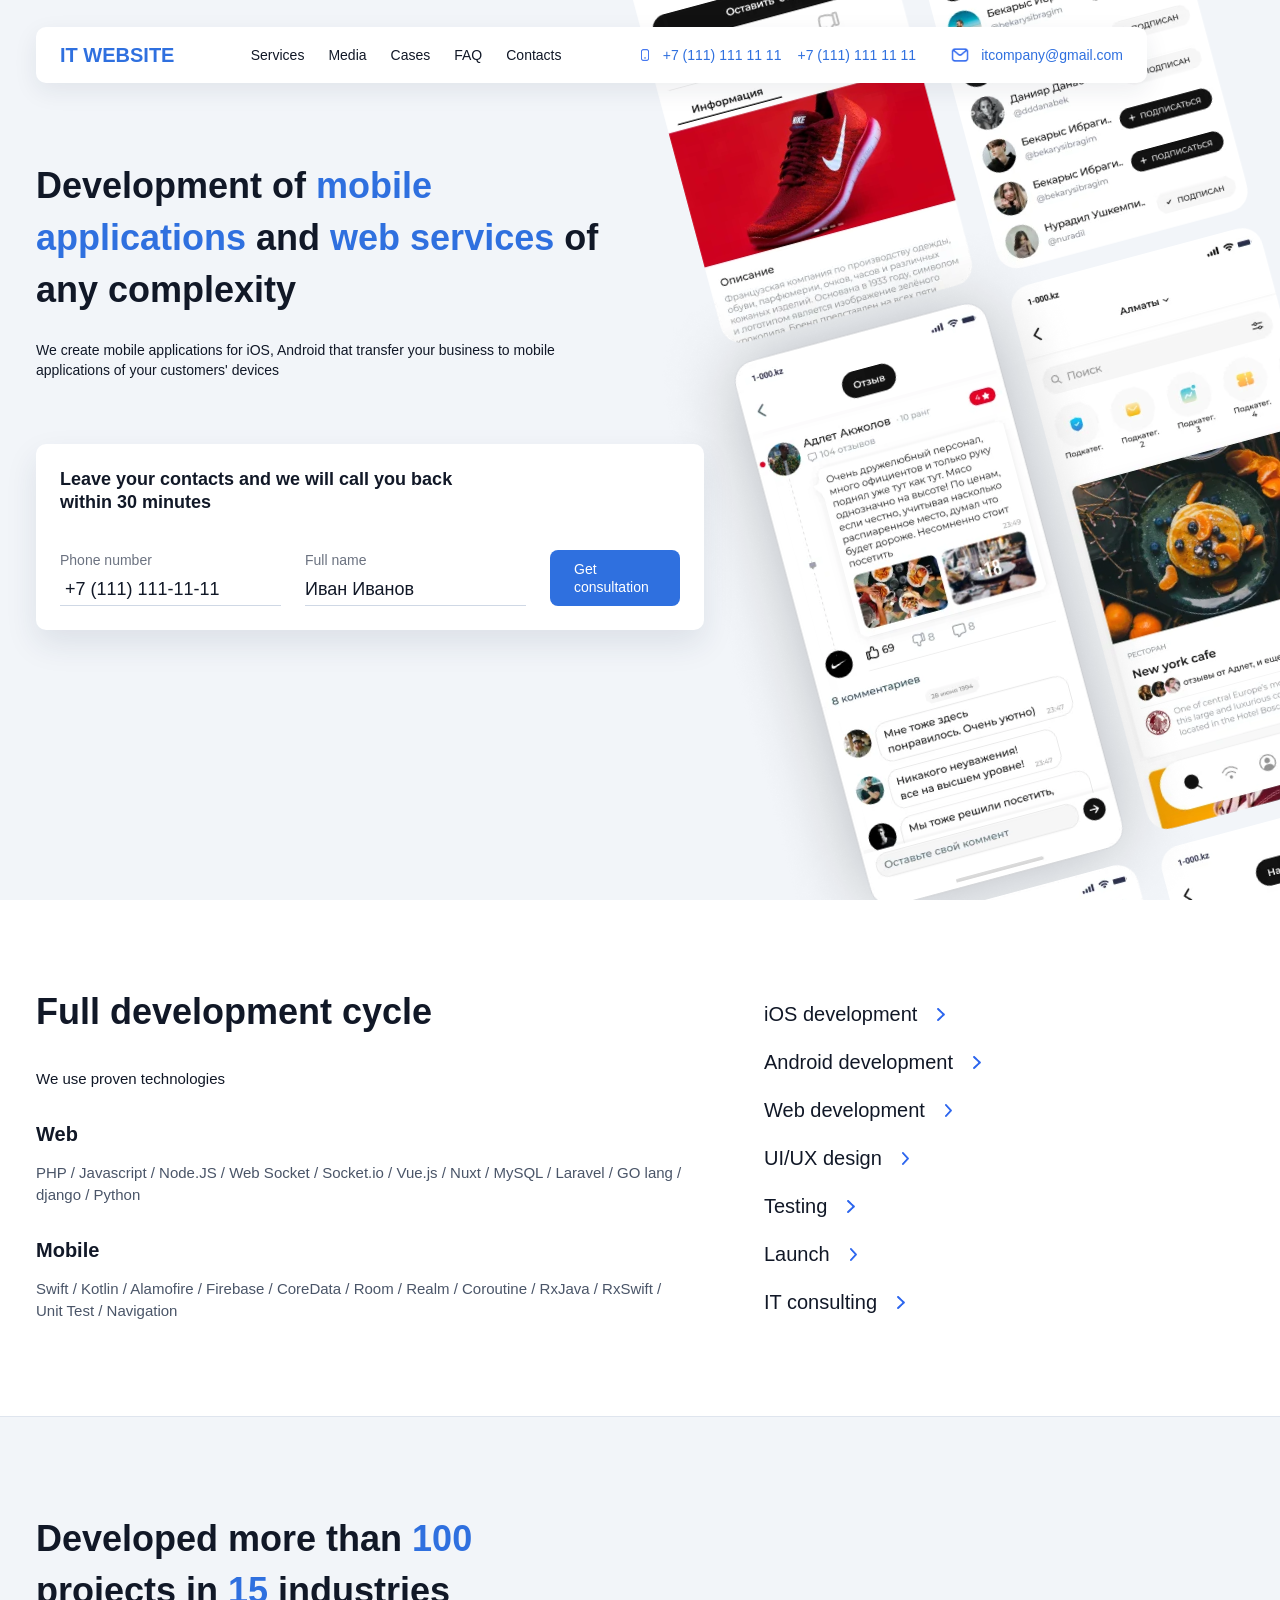
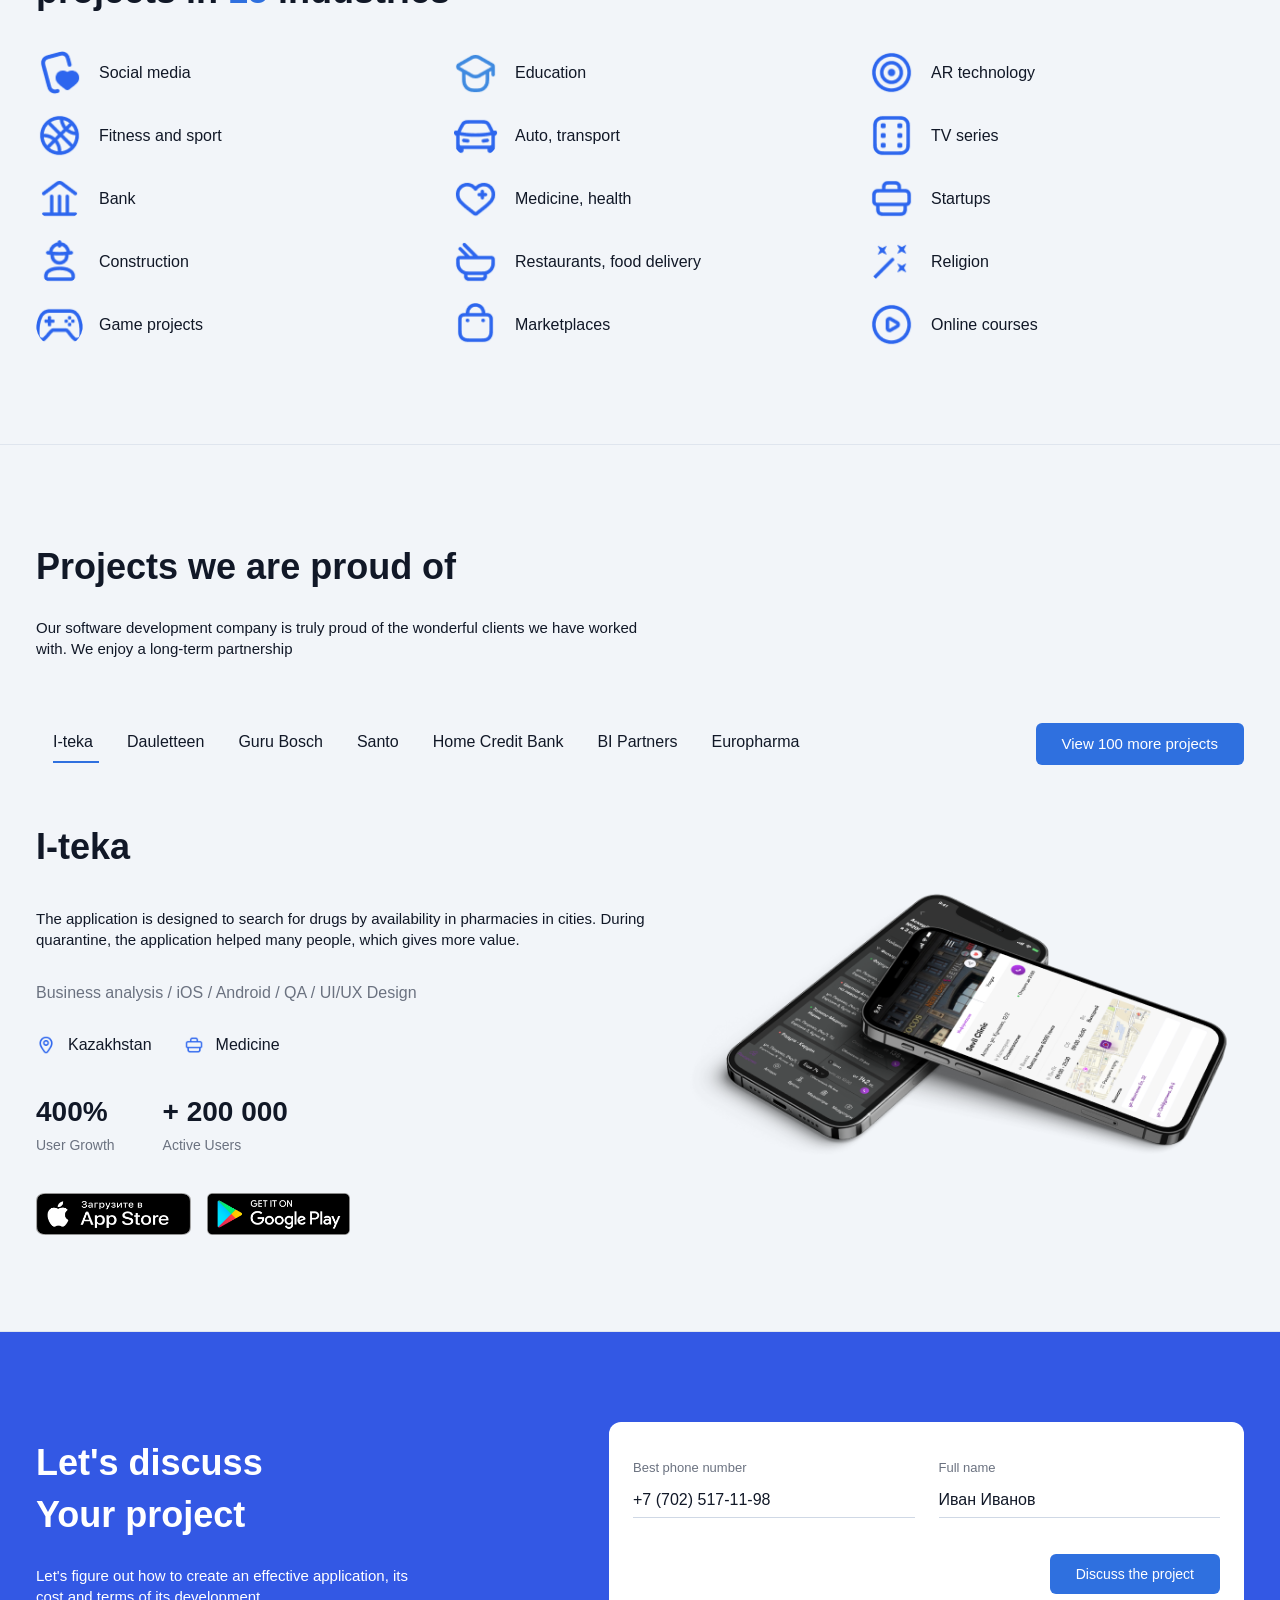
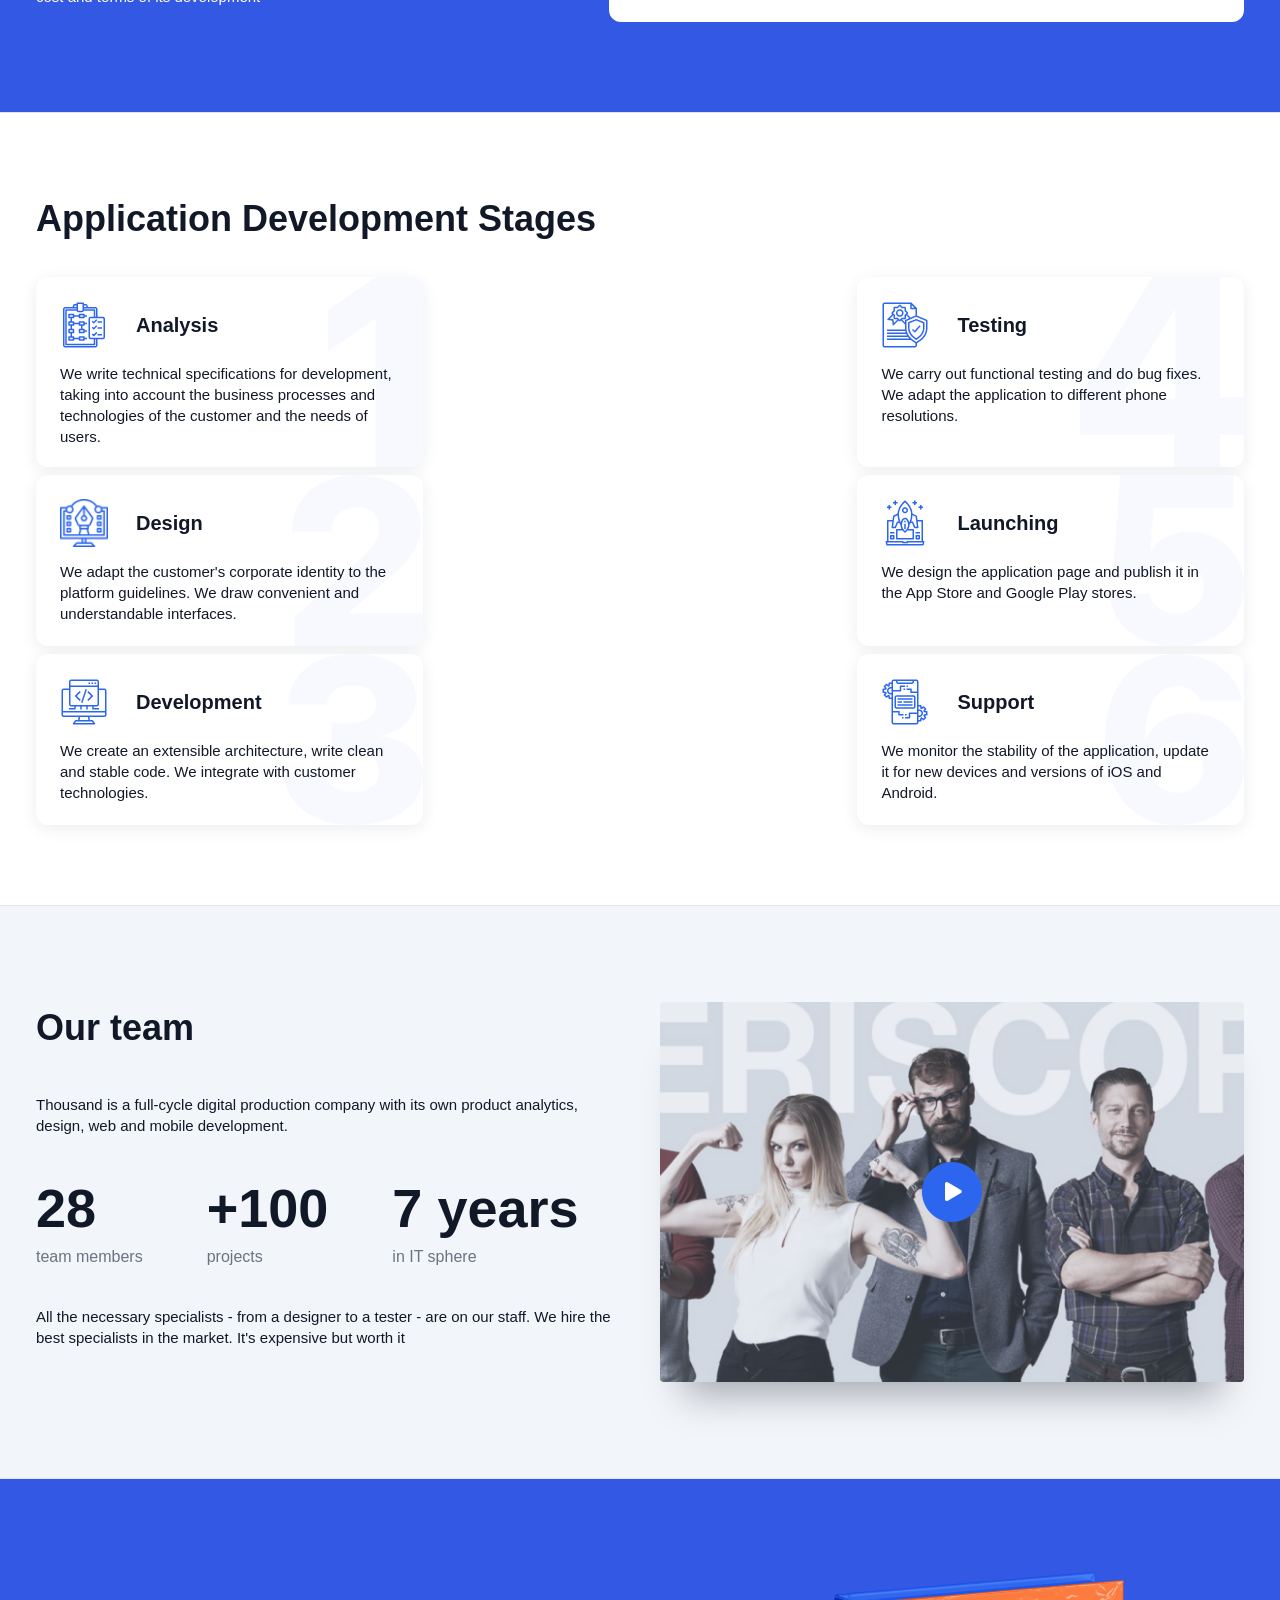
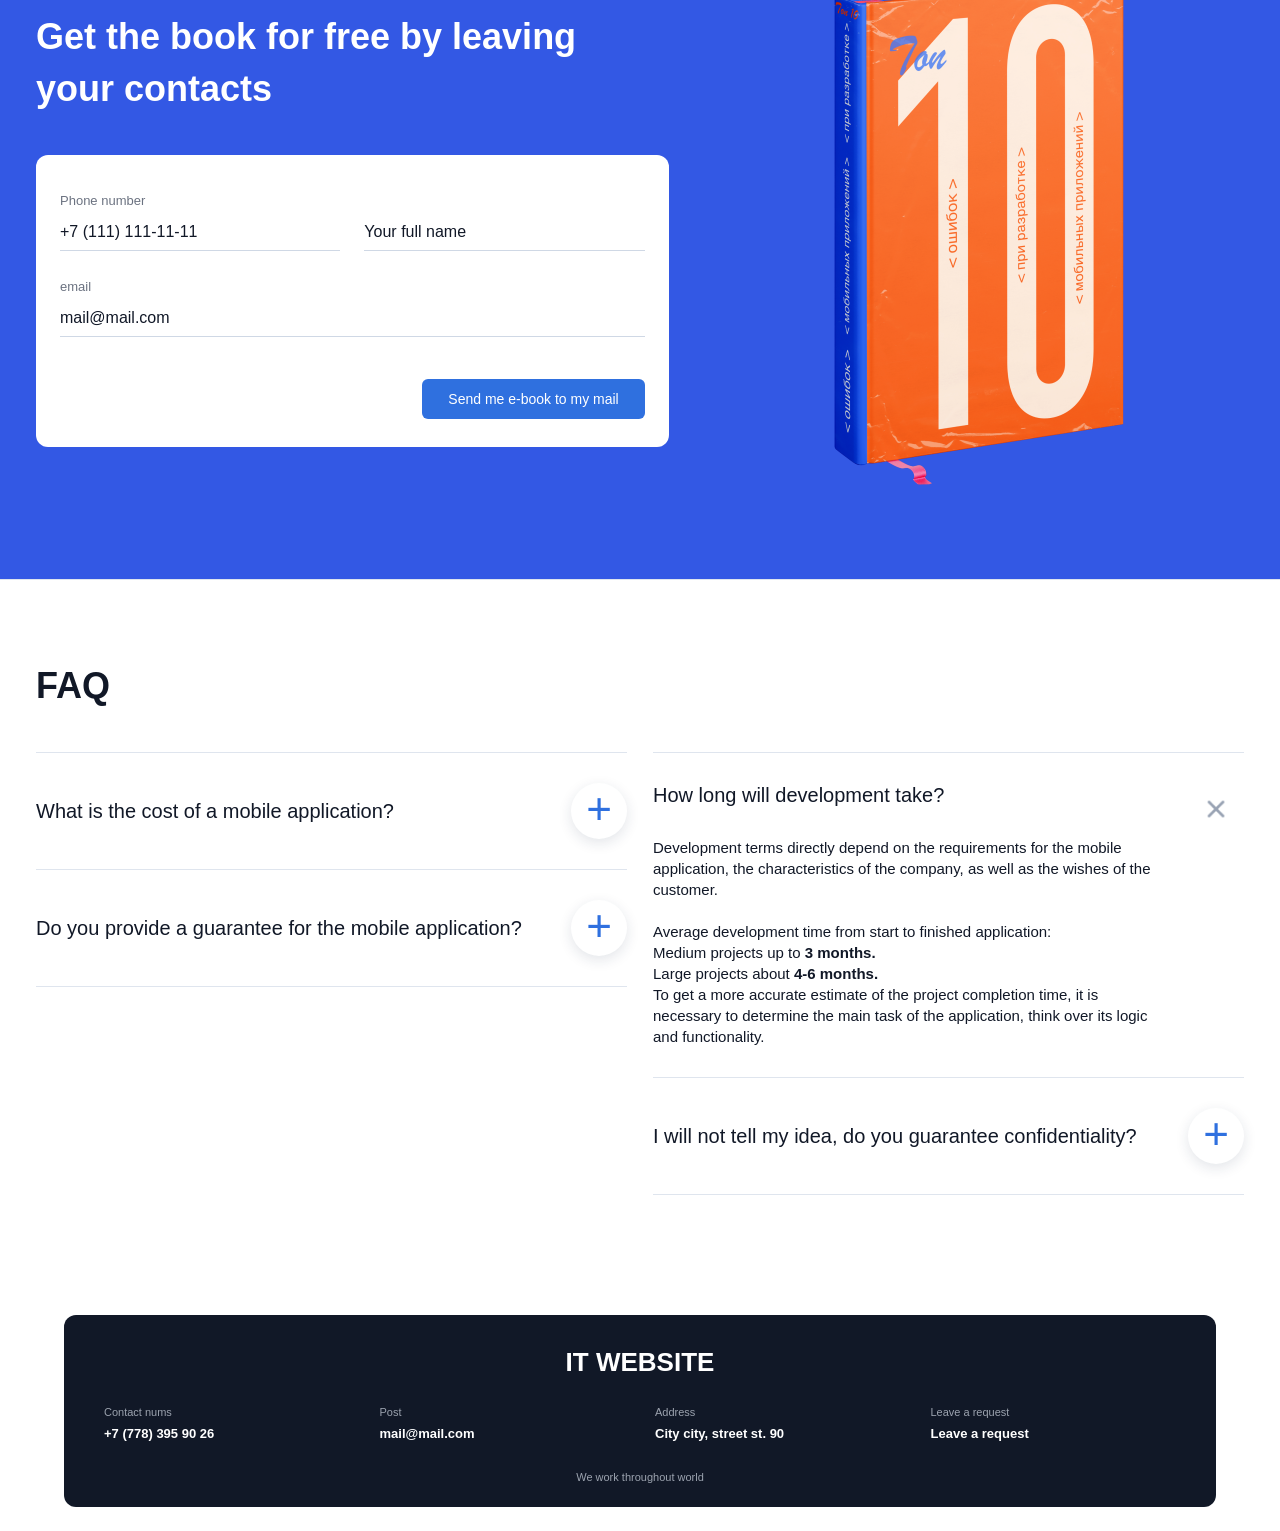
==== commit d50ddaf2: "практика 7" ====
--- a/src/index.html
+++ b/src/index.html
@@ -106,15 +106,17 @@
                 <h3>Web</h3>
 
                 <p>
-                    PHP / Javascript / Node.JS / Web Socket / Socket.io / Vue.js /
-                    Nuxt / MySQL / Laravel / GO lang / django / Python
+                    PHP / Javascript / Node.JS / Web Socket /<br>
+                    Socket.io / Vue.js / Nuxt / MySQL / Laravel /<br>
+                    GO lang / django / Python
                 </p>
 
                 <h3>Mobile</h3>
 
                 <p>
-                    Swift / Kotlin / Alamofire / Firebase / CoreData / Room / Realm /
-                    Coroutine / RxJava / RxSwift / Unit Test / Navigation
+                    Swift / Kotlin / Alamofire / Firebase /<br>
+                    CoreData / Room / Realm / Coroutine /<br>
+                    RxJava / RxSwift / Unit Test / Navigation
                 </p>
 
             </article>
@@ -140,26 +142,26 @@
         <section class="industries-section" id="cases">
 
             <h2>
-                Developed more than 100<br>
-                projects in 15 industries
+                Developed more than <span>100</span><br>
+                projects in <span>15</span> industries
             </h2>
 
             <ul class="industries-list">
-                <li>Social media</li>
-                <li>Education</li>
-                <li>AR technology</li>
-                <li>Fitness and sport</li>
-                <li>Auto, transport</li>
-                <li>TV series</li>
-                <li>Bank</li>
-                <li>Medicine, health</li>
-                <li>Startups</li>
-                <li>Construction</li>
-                <li>Restaurants, food delivery</li>
-                <li>Religion</li>
-                <li>Game projects</li>
-                <li>Marketplaces</li>
-                <li>Online courses</li>
+                <li><img src="assets/img/developed/social.png" alt="">Social media</li>
+                <li><img src="assets/img/developed/edu.png" alt="">Education</li>
+                <li><img src="assets/img/developed/ar.png" alt="">AR technology</li>
+                <li><img src="assets/img/developed/fitness.png" alt="">Fitness and sport</li>
+                <li><img src="assets/img/developed/auto.png" alt="">Auto, transport</li>
+                <li><img src="assets/img/developed/tv.png" alt="">TV series</li>
+                <li><img src="assets/img/developed/bank.png" alt="">Bank</li>
+                <li><img src="assets/img/developed/med.png" alt="">Medicine, health</li>
+                <li><img src="assets/img/developed/start.png" alt="">Startups</li>
+                <li><img src="assets/img/developed/constructor.png" alt="">Construction</li>
+                <li><img src="assets/img/developed/rest.png" alt="">Restaurants, food delivery</li>
+                <li><img src="assets/img/developed/reli.png" alt="">Religion</li>
+                <li><img src="assets/img/developed/game.png" alt="">Game projects</li>
+                <li><img src="assets/img/developed/market.png" alt="">Marketplaces</li>
+                <li><img src="assets/img/developed/online.png" alt="">Online courses</li>
             </ul>
 
         </section>
@@ -210,8 +212,8 @@
                     </p>
 
                     <ul>
-                        <li>Kazakhstan</li>
-                        <li>Medicine</li>
+                        <li><img src="assets/img/application/kazak.png" alt="">Kazakhstan</li>
+                        <li><img src="assets/img/application/medic.png" alt="">Medicine</li>
                     </ul>
 
                     <dl>
@@ -263,10 +265,10 @@
             <form class="discussion-form" action="#" method="post">
 
                 <label for="discussion-phone">Best phone number</label>
-                <input id="discussion-phone" type="tel" name="phone">
+                <input id="discussion-phone" type="tel" name="phone" placeholder="+7 (702) 517-11-98">
 
                 <label for="discussion-name">Full name</label>
-                <input id="discussion-name" type="text" name="name">
+                <input id="discussion-name" type="text" name="name" placeholder="Иван Иванов">
 
                 <button type="submit">Discuss the project</button>
 
@@ -283,7 +285,8 @@
             <div class="stages-list">
 
                 <article class="stage-item">
-                    <h3>Analysis</h3>
+                    <img class="stage-number" src="assets/img/number/num1.png" alt="1">
+                    <h3><img src="assets/img/application/analysis.png" alt="">Analysis</h3>
                     <p>
                         We write technical specifications for development,
                         taking into account the business processes and technologies
@@ -292,7 +295,8 @@
                 </article>
 
                 <article class="stage-item">
-                    <h3>Design</h3>
+                    <img class="stage-number" src="assets/img/number/num2.png" alt="2">
+                    <h3><img src="assets/img/application/design.png" alt="">Design</h3>
                     <p>
                         We adapt the customer's corporate identity to the platform
                         guidelines. We draw convenient and understandable interfaces.
@@ -300,7 +304,8 @@
                 </article>
 
                 <article class="stage-item">
-                    <h3>Development</h3>
+                    <img class="stage-number" src="assets/img/number/num3.png" alt="3">
+                    <h3><img src="assets/img/application/development.png" alt="">Development</h3>
                     <p>
                         We create an extensible architecture, write clean and stable
                         code. We integrate with customer technologies.
@@ -308,7 +313,8 @@
                 </article>
 
                 <article class="stage-item">
-                    <h3>Testing</h3>
+                    <img class="stage-number" src="assets/img/number/num4.png" alt="4">
+                    <h3><img src="assets/img/application/testing.png" alt="">Testing</h3>
                     <p>
                         We carry out functional testing and do bug fixes.
                         We adapt the application to different phone resolutions.
@@ -316,7 +322,8 @@
                 </article>
 
                 <article class="stage-item">
-                    <h3>Launching</h3>
+                    <img class="stage-number" src="assets/img/number/num5.png" alt="5">
+                    <h3><img src="assets/img/application/launching.png" alt="">Launching</h3>
                     <p>
                         We design the application page and publish it in the
                         App Store and Google Play stores.
@@ -324,7 +331,8 @@
                 </article>
 
                 <article class="stage-item">
-                    <h3>Support</h3>
+                    <img class="stage-number" src="assets/img/number/num6.png" alt="6">
+                    <h3><img src="assets/img/application/support.png" alt="">Support</h3>
                     <p>
                         We monitor the stability of the application, update it
                         for new devices and versions of iOS and Android.
@@ -377,6 +385,7 @@
 
             <div class="team-image">
                 <img src="assets/img/team.png" alt="Our team">
+                <img class="play-button" src="assets/img/pause.png" alt="Play video">
             </div>
 
         </section>
@@ -395,13 +404,13 @@
                 <form class="book-form" action="#" method="post">
 
                     <label for="book-phone">Phone number</label>
-                    <input id="book-phone" type="tel" name="phone">
-
-                    <label for="book-name">Your full name</label>
-                    <input id="book-name" type="text" name="name">
+                    <input id="book-phone" type="tel" name="phone" placeholder="+7 (111) 111-11-11">
+
+                    <label for="book-name"></label>
+                    <input id="book-name" type="text" name="name" placeholder="Your full name">
 
                     <label for="book-email">email</label>
-                    <input id="book-email" type="email" name="email">
+                    <input id="book-email" type="email" name="email" placeholder="mail@mail.com">
 
                     <button type="submit">Send me e-book to my mail</button>
 
@@ -410,7 +419,7 @@
             </article>
 
             <div class="book-image">
-                <img src="assets/img/book.jpg" alt="Book">
+                <img src="assets/img/book.png" alt="Book">
             </div>
 
         </section>
@@ -425,29 +434,49 @@
 
                 <div class="faq-questions">
 
-                    <article class="faq-question">
-                        <h3>What is the cost of a mobile application?</h3>
-                        <button type="button">+</button>
-                        <p>Answer.</p>
-                    </article>
-
-                    <article class="faq-question">
-                        <h3>Do you provide a guarantee for the mobile application?</h3>
-                        <button type="button">+</button>
-                        <p>Answer.</p>
-                    </article>
-
-                    <article class="faq-question">
-                        <h3>How long will development take?</h3>
-                        <button type="button">+</button>
-                        <p>Answer.</p>
-                    </article>
-
-                    <article class="faq-question">
-                        <h3>I will not tell my idea, do you guarantee confidentiality?</h3>
-                        <button type="button">+</button>
-                        <p>Answer.</p>
-                    </article>
+                    <div class="faq-column">
+
+                        <article class="faq-question">
+                            <h3>What is the cost of a mobile application?</h3>
+                            <button type="button" aria-label="Open answer">+</button>
+                            <p>Answer.</p>
+                        </article>
+
+                        <article class="faq-question">
+                            <h3>Do you provide a guarantee for the mobile application?</h3>
+                            <button type="button" aria-label="Open answer">+</button>
+                            <p>Answer.</p>
+                        </article>
+
+                    </div>
+
+                    <div class="faq-column">
+
+                        <article class="faq-question faq-question--open">
+                            <h3>How long will development take?</h3>
+                            <button type="button" aria-label="Close answer"><img src="assets/img/number/close.png" alt=""></button>
+                            <p>
+                                Development terms directly depend on the requirements for the mobile
+                                application, the characteristics of the company, as well as the wishes
+                                of the customer.
+                            </p>
+                            <p>
+                                Average development time from start to finished application:<br>
+                                Medium projects up to <b>3 months.</b><br>
+                                Large projects about <b>4-6 months.</b><br>
+                                To get a more accurate estimate of the project completion time, it is
+                                necessary to determine the main task of the application, think over its
+                                logic and functionality.
+                            </p>
+                        </article>
+
+                        <article class="faq-question">
+                            <h3>I will not tell my idea, do you guarantee confidentiality?</h3>
+                            <button type="button" aria-label="Open answer">+</button>
+                            <p>Answer.</p>
+                        </article>
+
+                    </div>
 
                 </div>
 
--- a/src/assets/styles/style.css
+++ b/src/assets/styles/style.css
@@ -451,7 +451,7 @@
 }
 
 .hero-image {
-  --scale: 1;
+  --u: clamp(0.7px, calc(100vw / 1440), 1.5px);
   position: absolute;
   z-index: 1;
   top: 0;
@@ -463,13 +463,13 @@
 }
 @media (max-width: 768px) {
   .hero-image {
-    --scale: 0.4;
+    --u: 0.4px;
     width: 52%;
   }
 }
 @media (max-width: 425px) {
   .hero-image {
-    --scale: 0.45;
+    --u: 0.45px;
     order: 2;
     position: relative;
     width: 100vw;
@@ -482,9 +482,9 @@
   position: absolute;
   top: -30%;
   bottom: -30%;
-  right: 0;
+  right: calc(var(--u) * -30);
   display: flex;
-  gap: calc(var(--scale) * 24px);
+  gap: calc(var(--u) * 24);
   transform: rotate(-15deg);
 }
 @media (max-width: 425px) {
@@ -498,14 +498,17 @@
   background-size: 100% auto;
 }
 .hero-column--left {
-  width: calc(var(--scale) * 485px);
+  position: relative;
+  z-index: 1;
+  width: calc(var(--u) * 485);
+  transform: translateX(calc(var(--u) * 90));
   background-image: url("../img/column-left.webp");
-  animation: column-up 40s linear infinite;
+  animation: column-up 40s -6s linear infinite;
 }
 .hero-column--right {
-  width: calc(var(--scale) * 293px);
+  width: calc(var(--u) * 293);
   background-image: url("../img/column-right.webp");
-  animation: column-down 40s linear infinite;
+  animation: column-down 40s -34.6s linear infinite;
 }
 
 @keyframes column-up {
@@ -513,12 +516,12 @@
     background-position-y: 0;
   }
   to {
-    background-position-y: calc(var(--scale) * -1960px);
+    background-position-y: calc(var(--u) * -1960);
   }
 }
 @keyframes column-down {
   from {
-    background-position-y: calc(var(--scale) * -1959px);
+    background-position-y: calc(var(--u) * -1959);
   }
   to {
     background-position-y: 0;
@@ -605,14 +608,13 @@
 }
 @media (max-width: 768px) {
   .development-description h3 + p {
-    max-width: 300px;
+    max-width: none;
     font-size: 14px;
     line-height: 22.5px;
   }
 }
 @media (max-width: 425px) {
   .development-description h3 + p {
-    max-width: 270px;
     font-size: 12px;
     line-height: 20px;
   }
@@ -620,9 +622,12 @@
 .development-description h3 + p span {
   color: #2f70df;
 }
-@media (max-width: 768px) {
-  .development-description p br {
-    display: none;
+.development-description h3 + p br {
+  display: none;
+}
+@media (max-width: 768px) {
+  .development-description h3 + p br {
+    display: inline;
   }
 }
 
@@ -670,6 +675,1428 @@
   text-underline-offset: 8px;
 }
 
+.industries-section {
+  background: #f2f5f9;
+  padding: 96px max(24px, (100% - 1208px) / 2);
+}
+@media (max-width: 768px) {
+  .industries-section {
+    padding: 40px 32px 20px;
+  }
+}
+@media (max-width: 425px) {
+  .industries-section {
+    padding: 28px 14px 12px;
+  }
+}
+.industries-section h2 {
+  margin: 0 0 32px;
+  font-size: 36px;
+  line-height: 52px;
+}
+@media (max-width: 768px) {
+  .industries-section h2 {
+    margin-bottom: 48px;
+    font-size: 30px;
+    line-height: 41px;
+  }
+}
+@media (max-width: 425px) {
+  .industries-section h2 {
+    margin-bottom: 24px;
+    font-size: 24px;
+    line-height: 34px;
+  }
+}
+.industries-section h2 span {
+  color: #2f70df;
+}
+
+.industries-list {
+  margin: 0;
+  padding: 0;
+  list-style: none;
+  display: grid;
+  grid-template-columns: repeat(3, 1fr);
+  gap: 16px 40px;
+}
+@media (max-width: 768px) {
+  .industries-list {
+    grid-template-columns: repeat(2, 1fr);
+    grid-template-rows: repeat(8, auto);
+    grid-auto-flow: column;
+    gap: 14px 0;
+  }
+}
+@media (max-width: 425px) {
+  .industries-list {
+    gap: 12px 12px;
+  }
+}
+.industries-list li {
+  display: flex;
+  align-items: center;
+  gap: 16px;
+  font-size: 16px;
+  line-height: 22px;
+}
+@media (max-width: 425px) {
+  .industries-list li {
+    gap: 14px;
+    font-size: 13px;
+    line-height: 18px;
+  }
+}
+.industries-list li img {
+  flex: none;
+  width: 47px;
+  height: 47px;
+  border-radius: 50%;
+  -o-object-fit: contain;
+     object-fit: contain;
+}
+@media (max-width: 768px) {
+  .industries-list li img {
+    width: 45px;
+    height: 45px;
+  }
+}
+@media (max-width: 425px) {
+  .industries-list li img {
+    width: 40px;
+    height: 40px;
+  }
+}
+@media (max-width: 768px) {
+  .industries-list li:nth-child(1) {
+    order: 1;
+  }
+  .industries-list li:nth-child(2) {
+    order: 9;
+  }
+  .industries-list li:nth-child(3) {
+    order: 6;
+  }
+  .industries-list li:nth-child(4) {
+    order: 2;
+  }
+  .industries-list li:nth-child(5) {
+    order: 10;
+  }
+  .industries-list li:nth-child(6) {
+    order: 7;
+  }
+  .industries-list li:nth-child(7) {
+    order: 3;
+  }
+  .industries-list li:nth-child(8) {
+    order: 11;
+  }
+  .industries-list li:nth-child(9) {
+    order: 14;
+  }
+  .industries-list li:nth-child(10) {
+    order: 4;
+  }
+  .industries-list li:nth-child(11) {
+    order: 12;
+  }
+  .industries-list li:nth-child(12) {
+    order: 15;
+  }
+  .industries-list li:nth-child(13) {
+    order: 5;
+  }
+  .industries-list li:nth-child(14) {
+    order: 13;
+  }
+  .industries-list li:nth-child(15) {
+    order: 8;
+  }
+}
+
+.projects-section {
+  background: #f2f5f9;
+  padding: 96px max(24px, (100% - 1208px) / 2);
+}
+@media (max-width: 768px) {
+  .projects-section {
+    padding: 20px 32px 48px;
+  }
+}
+@media (max-width: 425px) {
+  .projects-section {
+    padding: 16px 14px 32px;
+  }
+}
+@media (max-width: 425px) {
+  .projects-section {
+    display: flex;
+    flex-direction: column;
+  }
+}
+
+.projects-intro h2 {
+  margin: 0 0 24px;
+  font-size: 36px;
+  line-height: 52px;
+}
+@media (max-width: 768px) {
+  .projects-intro h2 {
+    margin-bottom: 24px;
+    font-size: 30px;
+    line-height: 41px;
+  }
+}
+@media (max-width: 425px) {
+  .projects-intro h2 {
+    margin-bottom: 20px;
+    font-size: 24px;
+    line-height: 34px;
+  }
+}
+.projects-intro p {
+  max-width: 620px;
+  margin: 0;
+  font-size: 15px;
+  line-height: 21px;
+}
+@media (max-width: 768px) {
+  .projects-intro p {
+    max-width: 470px;
+  }
+}
+@media (max-width: 425px) {
+  .projects-intro p {
+    max-width: 300px;
+    font-size: 13px;
+    line-height: 19px;
+  }
+}
+
+.projects-navigation {
+  display: flex;
+  align-items: center;
+  justify-content: space-between;
+  gap: 24px;
+  margin: 64px 0 60px;
+}
+@media (max-width: 768px) {
+  .projects-navigation {
+    flex-wrap: wrap;
+    position: relative;
+    z-index: 1;
+    margin: 40px 0 0;
+  }
+}
+@media (max-width: 425px) {
+  .projects-navigation {
+    display: contents;
+  }
+}
+.projects-navigation ul {
+  display: flex;
+  gap: 28px;
+  margin: 0;
+  padding: 0 0 0 17px;
+  list-style: none;
+}
+@media (max-width: 768px) {
+  .projects-navigation ul {
+    width: 100%;
+    margin-bottom: 40px;
+    padding-left: 19px;
+    overflow-x: auto;
+    white-space: nowrap;
+  }
+}
+@media (max-width: 425px) {
+  .projects-navigation ul {
+    order: 1;
+    flex-wrap: wrap;
+    gap: 12px 17px;
+    margin: 24px 0;
+    padding-left: 0;
+    overflow: visible;
+    white-space: normal;
+  }
+}
+.projects-navigation li a {
+  display: block;
+  padding: 6px 6px 8px 0;
+  font-size: 16px;
+  line-height: 22px;
+  border-bottom: 2px solid transparent;
+}
+@media (max-width: 768px) {
+  .projects-navigation li a {
+    font-size: 14px;
+  }
+}
+@media (max-width: 425px) {
+  .projects-navigation li a {
+    padding: 4px 6px 6px 0;
+    font-size: 13px;
+    line-height: 18px;
+  }
+}
+.projects-navigation li a:hover {
+  color: #2f70df;
+}
+.projects-navigation li:first-child a {
+  border-bottom-color: #2f70df;
+}
+.projects-navigation > a {
+  padding: 12px 26px;
+  border-radius: 6px;
+  background: #2f70df;
+  color: #fff;
+  font-size: 15px;
+  font-weight: 500;
+  line-height: 18px;
+  white-space: nowrap;
+}
+.projects-navigation > a:hover {
+  background: #225ec5;
+}
+@media (max-width: 768px) {
+  .projects-navigation > a {
+    margin-left: auto;
+    margin-bottom: -42px;
+    font-size: 14px;
+  }
+}
+@media (max-width: 425px) {
+  .projects-navigation > a {
+    order: 3;
+    align-self: center;
+    width: 228px;
+    margin: 28px 0 0;
+    padding: 9px 0;
+    text-align: center;
+  }
+}
+
+.project-card {
+  display: grid;
+  grid-template-columns: 1.1fr 1fr;
+  align-items: center;
+  gap: 40px;
+}
+@media (max-width: 768px) {
+  .project-card {
+    display: block;
+    position: relative;
+  }
+}
+@media (max-width: 425px) {
+  .project-card {
+    display: flex;
+    flex-direction: column;
+    gap: 24px;
+    order: 2;
+  }
+}
+
+.project-description h3 {
+  margin: 0 0 40px;
+  font-size: 36px;
+  line-height: 43px;
+}
+@media (max-width: 768px) {
+  .project-description h3 {
+    margin-bottom: 24px;
+  }
+}
+@media (max-width: 425px) {
+  .project-description h3 {
+    margin-bottom: 18px;
+    font-size: 28px;
+    line-height: 34px;
+  }
+}
+.project-description p {
+  max-width: 620px;
+  margin: 0 0 32px;
+  font-size: 15px;
+  line-height: 21px;
+}
+@media (max-width: 768px) {
+  .project-description p {
+    max-width: 440px;
+  }
+}
+@media (max-width: 425px) {
+  .project-description p {
+    max-width: none;
+    margin-bottom: 16px;
+    font-size: 13px;
+    line-height: 19px;
+  }
+}
+.project-description p:nth-of-type(2) {
+  max-width: none;
+  color: #6b7280;
+  font-size: 16px;
+}
+@media (max-width: 768px) {
+  .project-description p:nth-of-type(2) {
+    font-size: 15px;
+  }
+}
+@media (max-width: 425px) {
+  .project-description p:nth-of-type(2) {
+    margin-bottom: 28px;
+    font-size: 12px;
+  }
+}
+.project-description > ul:not(.app-links) {
+  display: flex;
+  flex-wrap: wrap;
+  gap: 16px 32px;
+  margin: 0 0 40px;
+  padding: 0;
+  list-style: none;
+}
+@media (max-width: 768px) {
+  .project-description > ul:not(.app-links) {
+    margin-bottom: 32px;
+  }
+}
+@media (max-width: 425px) {
+  .project-description > ul:not(.app-links) {
+    margin-bottom: 28px;
+  }
+}
+.project-description > ul:not(.app-links) li {
+  display: flex;
+  align-items: center;
+  gap: 12px;
+  font-size: 16px;
+}
+@media (max-width: 425px) {
+  .project-description > ul:not(.app-links) li {
+    font-size: 13px;
+  }
+}
+.project-description > ul:not(.app-links) li img {
+  flex: none;
+  width: 20px;
+  height: 20px;
+}
+.project-description dl {
+  display: flex;
+  flex-wrap: wrap;
+  gap: 24px 48px;
+  margin: 0 0 40px;
+}
+@media (max-width: 768px) {
+  .project-description dl {
+    margin-bottom: 32px;
+  }
+}
+@media (max-width: 425px) {
+  .project-description dl {
+    margin-bottom: 30px;
+  }
+}
+.project-description dl div {
+  display: flex;
+  flex-direction: column;
+}
+.project-description dl dt {
+  font-size: 28px;
+  font-weight: 700;
+  line-height: 34px;
+}
+@media (max-width: 768px) {
+  .project-description dl dt {
+    font-size: 24px;
+    line-height: 30px;
+  }
+}
+@media (max-width: 425px) {
+  .project-description dl dt {
+    font-size: 20px;
+    line-height: 26px;
+  }
+}
+.project-description dl dd {
+  margin: 8px 0 0;
+  color: #6b7280;
+  font-size: 14px;
+}
+@media (max-width: 768px) {
+  .project-description dl dd {
+    font-size: 13px;
+  }
+}
+@media (max-width: 425px) {
+  .project-description dl dd {
+    font-size: 12px;
+  }
+}
+
+.app-links {
+  display: flex;
+  flex-wrap: wrap;
+  gap: 16px;
+  margin: 0;
+  padding: 0;
+  list-style: none;
+}
+.app-links img {
+  height: 42px;
+  width: auto;
+}
+@media (max-width: 425px) {
+  .app-links img {
+    height: 36px;
+  }
+}
+
+.project-image img {
+  width: 100%;
+  height: auto;
+}
+@media (max-width: 768px) {
+  .project-image {
+    position: absolute;
+    right: -6px;
+    bottom: 32px;
+    width: 48%;
+  }
+}
+@media (max-width: 425px) {
+  .project-image {
+    position: static;
+    order: -1;
+    width: 100%;
+  }
+}
+
+.discussion-section {
+  position: relative;
+  overflow: hidden;
+  display: grid;
+  grid-template-columns: 1fr minmax(0, 635px);
+  align-items: center;
+  gap: 48px;
+  background: #3358e4;
+  color: #fff;
+  padding: 90px max(24px, (100% - 1208px) / 2);
+}
+@media (max-width: 768px) {
+  .discussion-section {
+    padding: 24px 32px;
+  }
+}
+@media (max-width: 425px) {
+  .discussion-section {
+    padding: 34px 18px 20px;
+  }
+}
+@media (max-width: 768px) {
+  .discussion-section {
+    grid-template-columns: 1fr;
+    gap: 32px;
+  }
+}
+@media (max-width: 425px) {
+  .discussion-section {
+    gap: 100px 0;
+  }
+}
+.discussion-section > * {
+  position: relative;
+  z-index: 1;
+}
+.discussion-section::after {
+  content: "THOUSAND";
+  display: none;
+  position: absolute;
+  left: 16px;
+  top: 105px;
+  color: rgba(255, 255, 255, 0.05);
+  font-size: 16vw;
+  font-weight: 700;
+  line-height: 1;
+  pointer-events: none;
+}
+@media (max-width: 768px) {
+  .discussion-section::after {
+    display: block;
+  }
+}
+@media (max-width: 425px) {
+  .discussion-section::after {
+    top: 185px;
+    left: 8px;
+  }
+}
+
+.discussion-description h2 {
+  margin: 0 0 24px;
+  font-size: 36px;
+  line-height: 52px;
+}
+@media (max-width: 768px) {
+  .discussion-description h2 {
+    margin-bottom: 32px;
+    font-size: 30px;
+    line-height: 41px;
+  }
+}
+@media (max-width: 425px) {
+  .discussion-description h2 {
+    margin-bottom: 22px;
+    font-size: 24px;
+    line-height: 34px;
+  }
+}
+.discussion-description p {
+  max-width: 400px;
+  margin: 0;
+  font-size: 15px;
+  line-height: 21px;
+}
+@media (max-width: 768px) {
+  .discussion-description p {
+    max-width: 350px;
+    line-height: 20px;
+  }
+}
+@media (max-width: 425px) {
+  .discussion-description p {
+    max-width: 290px;
+    font-size: 14px;
+    line-height: 21px;
+  }
+}
+
+.discussion-form {
+  display: grid;
+  grid-template-columns: 1fr 1fr;
+  align-content: start;
+  -moz-column-gap: 24px;
+       column-gap: 24px;
+  width: 100%;
+  padding: 36px 24px 28px;
+  background: #fff;
+  border-radius: 12px;
+  color: #111827;
+}
+@media (max-width: 425px) {
+  .discussion-form {
+    grid-template-columns: 1fr;
+    padding: 36px 16px 28px;
+  }
+}
+.discussion-form label {
+  align-self: end;
+  min-height: 20px;
+  margin-bottom: 4px;
+  color: #6b7280;
+  font-size: 13px;
+  line-height: 20px;
+}
+.discussion-form input {
+  width: 100%;
+  min-height: 36px;
+  margin-bottom: 20px;
+  padding: 4px 0;
+  border: 0;
+  border-bottom: 1px solid #cfd8e5;
+  outline: none;
+  background: transparent;
+  font-size: 16px;
+}
+.discussion-form input::-moz-placeholder {
+  color: #111827;
+  opacity: 1;
+}
+.discussion-form input::placeholder {
+  color: #111827;
+  opacity: 1;
+}
+.discussion-form input:focus {
+  border-bottom-color: #2f70df;
+}
+.discussion-form button {
+  justify-self: end;
+  min-height: 40px;
+  margin-top: 16px;
+  padding: 0 26px;
+  border: 0;
+  border-radius: 6px;
+  background: #2f70df;
+  color: #fff;
+  font-size: 14px;
+  font-weight: 500;
+}
+.discussion-form button:hover {
+  background: #225ec5;
+}
+@media (max-width: 425px) {
+  .discussion-form button {
+    justify-self: start;
+  }
+}
+@media (max-width: 768px) {
+  .discussion-form {
+    max-width: 614px;
+  }
+}
+@media (min-width: 426px) {
+  .discussion-form label:nth-of-type(1) {
+    grid-column: 1;
+    grid-row: 1;
+  }
+  .discussion-form input:nth-of-type(1) {
+    grid-column: 1;
+    grid-row: 2;
+  }
+  .discussion-form label:nth-of-type(2) {
+    grid-column: 2;
+    grid-row: 1;
+  }
+  .discussion-form input:nth-of-type(2) {
+    grid-column: 2;
+    grid-row: 2;
+  }
+  .discussion-form button {
+    grid-column: 2;
+    grid-row: 3;
+  }
+}
+@media (max-width: 425px) {
+  .discussion-form button {
+    justify-self: center;
+    width: 221px;
+    margin-top: 4px;
+  }
+}
+
+.book-section {
+  display: grid;
+  grid-template-columns: minmax(0, 1.2fr) 1fr;
+  align-items: center;
+  gap: 48px;
+  background: #3358e4;
+  color: #fff;
+  padding: 90px max(24px, (100% - 1208px) / 2);
+}
+@media (max-width: 768px) {
+  .book-section {
+    padding: 76px 40px 64px 76px;
+  }
+}
+@media (max-width: 425px) {
+  .book-section {
+    padding: 42px 36px 48px 48px;
+  }
+}
+@media (max-width: 768px) {
+  .book-section {
+    grid-template-columns: 337px 1fr;
+    gap: 0 40px;
+  }
+}
+@media (max-width: 425px) {
+  .book-section {
+    grid-template-columns: 1fr;
+    gap: 32px 0;
+  }
+}
+
+@media (max-width: 768px) {
+  .book-description {
+    display: contents;
+  }
+}
+.book-description h2 {
+  max-width: 640px;
+  margin: 0 0 40px;
+  font-size: 36px;
+  line-height: 52px;
+}
+@media (max-width: 768px) {
+  .book-description h2 {
+    margin-bottom: 48px;
+    font-size: 30px;
+    line-height: 41px;
+  }
+}
+@media (max-width: 425px) {
+  .book-description h2 {
+    margin-bottom: 0;
+    font-size: 24px;
+    line-height: 34px;
+  }
+}
+@media (max-width: 768px) {
+  .book-description h2 {
+    grid-column: 1/-1;
+    max-width: none;
+  }
+}
+@media (max-width: 425px) {
+  .book-description h2 {
+    order: 1;
+  }
+}
+
+.book-form {
+  display: grid;
+  grid-template-columns: 1fr 1fr;
+  align-content: start;
+  -moz-column-gap: 24px;
+       column-gap: 24px;
+  width: 100%;
+  padding: 36px 24px 28px;
+  background: #fff;
+  border-radius: 12px;
+  color: #111827;
+}
+@media (max-width: 425px) {
+  .book-form {
+    grid-template-columns: 1fr;
+    padding: 36px 16px 28px;
+  }
+}
+.book-form label {
+  align-self: end;
+  min-height: 20px;
+  margin-bottom: 4px;
+  color: #6b7280;
+  font-size: 13px;
+  line-height: 20px;
+}
+.book-form input {
+  width: 100%;
+  min-height: 36px;
+  margin-bottom: 20px;
+  padding: 4px 0;
+  border: 0;
+  border-bottom: 1px solid #cfd8e5;
+  outline: none;
+  background: transparent;
+  font-size: 16px;
+}
+.book-form input::-moz-placeholder {
+  color: #111827;
+  opacity: 1;
+}
+.book-form input::placeholder {
+  color: #111827;
+  opacity: 1;
+}
+.book-form input:focus {
+  border-bottom-color: #2f70df;
+}
+.book-form button {
+  justify-self: end;
+  min-height: 40px;
+  margin-top: 16px;
+  padding: 0 26px;
+  border: 0;
+  border-radius: 6px;
+  background: #2f70df;
+  color: #fff;
+  font-size: 14px;
+  font-weight: 500;
+}
+.book-form button:hover {
+  background: #225ec5;
+}
+@media (max-width: 425px) {
+  .book-form button {
+    justify-self: start;
+  }
+}
+.book-form {
+  max-width: 635px;
+}
+.book-form input {
+  margin-bottom: 26px;
+}
+@media (max-width: 768px) {
+  .book-form input {
+    margin-bottom: 40px;
+  }
+}
+@media (max-width: 425px) {
+  .book-form input {
+    margin-bottom: 28px;
+  }
+}
+@media (max-width: 768px) {
+  .book-form {
+    grid-template-columns: 1fr;
+    padding: 44px 33px 36px;
+  }
+  .book-form button {
+    justify-self: start;
+    margin-top: 8px;
+  }
+}
+@media (max-width: 425px) {
+  .book-form {
+    grid-column: 1;
+    order: 3;
+    padding: 38px 24px 32px 29px;
+  }
+  .book-form button {
+    margin-top: 16px;
+  }
+}
+@media (min-width: 769px) {
+  .book-form label:nth-of-type(1) {
+    grid-column: 1;
+    grid-row: 1;
+  }
+  .book-form input:nth-of-type(1) {
+    grid-column: 1;
+    grid-row: 2;
+  }
+  .book-form label:nth-of-type(2) {
+    grid-column: 2;
+    grid-row: 1;
+  }
+  .book-form input:nth-of-type(2) {
+    grid-column: 2;
+    grid-row: 2;
+  }
+  .book-form label:nth-of-type(3) {
+    grid-column: 1/-1;
+    grid-row: 3;
+  }
+  .book-form input:nth-of-type(3) {
+    grid-column: 1/-1;
+    grid-row: 4;
+  }
+  .book-form button {
+    grid-column: 2;
+    grid-row: 5;
+  }
+}
+
+.book-image img {
+  max-height: 520px;
+  width: auto;
+  margin: 0 auto;
+}
+@media (max-width: 768px) {
+  .book-image img {
+    max-height: 420px;
+    margin: 0 0 0 auto;
+  }
+}
+@media (max-width: 425px) {
+  .book-image img {
+    max-height: 200px;
+    margin: 0 auto;
+  }
+}
+@media (max-width: 768px) {
+  .book-image {
+    grid-column: 2;
+    grid-row: 2;
+    align-self: end;
+    max-width: 246px;
+    justify-self: end;
+  }
+}
+@media (max-width: 425px) {
+  .book-image {
+    grid-column: 1;
+    grid-row: auto;
+    order: 2;
+    justify-self: center;
+    align-self: auto;
+  }
+}
+
+.stages-section {
+  padding: 80px max(24px, (100% - 1208px) / 2);
+}
+@media (max-width: 768px) {
+  .stages-section {
+    padding: 32px 40px 28px;
+  }
+}
+@media (max-width: 425px) {
+  .stages-section {
+    padding: 64px 20px 20px;
+  }
+}
+.stages-section > h2 {
+  margin: 0 0 32px;
+  font-size: 36px;
+  line-height: 52px;
+}
+@media (max-width: 768px) {
+  .stages-section > h2 {
+    margin-bottom: 40px;
+    font-size: 30px;
+    line-height: 41px;
+  }
+}
+@media (max-width: 425px) {
+  .stages-section > h2 {
+    margin-bottom: 40px;
+    font-size: 24px;
+    line-height: 34px;
+  }
+}
+@media (max-width: 425px) {
+  .stages-section > h2 {
+    max-width: 270px;
+  }
+}
+
+.stages-list {
+  display: grid;
+  grid-template-columns: repeat(2, minmax(0, 32%));
+  grid-template-rows: repeat(3, auto);
+  grid-auto-flow: column;
+  justify-content: space-between;
+  gap: 8px 24px;
+}
+@media (max-width: 768px) {
+  .stages-list {
+    grid-template-columns: 1fr;
+    grid-template-rows: none;
+    grid-auto-flow: row;
+    gap: 32px;
+  }
+}
+@media (max-width: 425px) {
+  .stages-list {
+    gap: 24px;
+  }
+}
+
+.stage-item {
+  position: relative;
+  overflow: hidden;
+  min-height: 171px;
+  padding: 24px 24px 20px;
+  background: #fff;
+  border-radius: 12px;
+  box-shadow: 0 4px 16px rgba(25, 42, 70, 0.08);
+}
+@media (max-width: 768px) {
+  .stage-item {
+    min-height: 172px;
+  }
+}
+@media (max-width: 425px) {
+  .stage-item {
+    min-height: 0;
+    padding: 24px 20px 20px;
+  }
+}
+.stage-item .stage-number {
+  position: absolute;
+  right: 0;
+  bottom: 0;
+  z-index: 0;
+  height: 100%;
+  width: auto;
+  pointer-events: none;
+}
+.stage-item h3,
+.stage-item p {
+  position: relative;
+  z-index: 1;
+}
+.stage-item h3 {
+  display: flex;
+  align-items: center;
+  gap: 28px;
+  margin: 0 0 14px;
+  font-size: 20px;
+  line-height: 24px;
+}
+@media (max-width: 768px) {
+  .stage-item h3 {
+    margin-bottom: 16px;
+  }
+}
+@media (max-width: 425px) {
+  .stage-item h3 {
+    gap: 16px;
+    font-size: 18px;
+  }
+}
+.stage-item h3 img {
+  flex: none;
+  width: 48px;
+  height: 48px;
+}
+.stage-item p {
+  margin: 0;
+  font-size: 15px;
+  line-height: 21px;
+}
+@media (max-width: 768px) {
+  .stage-item p {
+    max-width: 480px;
+  }
+}
+@media (max-width: 425px) {
+  .stage-item p {
+    max-width: 210px;
+    font-size: 14px;
+    line-height: 20px;
+  }
+}
+
+.team-section {
+  display: grid;
+  grid-template-columns: 1fr 1fr;
+  align-items: start;
+  gap: 40px;
+  background: #f2f5f9;
+  padding: 96px max(24px, (100% - 1208px) / 2);
+}
+@media (max-width: 768px) {
+  .team-section {
+    padding: 40px 32px 48px;
+  }
+}
+@media (max-width: 425px) {
+  .team-section {
+    padding: 36px 20px 36px;
+  }
+}
+@media (max-width: 768px) {
+  .team-section {
+    grid-template-columns: 1fr;
+    gap: 0;
+  }
+}
+
+@media (max-width: 768px) {
+  .team-description {
+    display: contents;
+  }
+}
+.team-description h2 {
+  margin: 0 0 40px;
+  font-size: 36px;
+  line-height: 52px;
+}
+@media (max-width: 768px) {
+  .team-description h2 {
+    margin-bottom: 32px;
+    font-size: 30px;
+    line-height: 41px;
+  }
+}
+@media (max-width: 425px) {
+  .team-description h2 {
+    margin-bottom: 20px;
+    font-size: 24px;
+    line-height: 34px;
+  }
+}
+@media (max-width: 768px) {
+  .team-description h2 {
+    order: 1;
+  }
+}
+.team-description p {
+  max-width: 620px;
+  margin: 0;
+  font-size: 15px;
+  line-height: 21px;
+}
+@media (max-width: 425px) {
+  .team-description p {
+    font-size: 13px;
+    line-height: 17px;
+  }
+}
+@media (max-width: 768px) {
+  .team-description p:nth-of-type(1) {
+    order: 2;
+    margin-bottom: 40px;
+  }
+}
+@media (max-width: 425px) {
+  .team-description p:nth-of-type(1) {
+    margin-bottom: 24px;
+  }
+}
+@media (max-width: 768px) {
+  .team-description p:nth-of-type(2) {
+    order: 5;
+    max-width: 642px;
+    padding-left: 32px;
+  }
+}
+@media (max-width: 425px) {
+  .team-description p:nth-of-type(2) {
+    max-width: none;
+    padding-left: 0;
+  }
+}
+
+.team-statistics {
+  display: flex;
+  flex-wrap: wrap;
+  gap: 24px 64px;
+  margin: 40px 0;
+}
+@media (max-width: 768px) {
+  .team-statistics {
+    order: 4;
+    display: grid;
+    grid-template-columns: repeat(3, 1fr);
+    gap: 0;
+    max-width: 640px;
+    margin: 80px 0 40px 32px;
+  }
+}
+@media (max-width: 425px) {
+  .team-statistics {
+    max-width: none;
+    margin: 64px 0 16px;
+  }
+}
+.team-statistics div {
+  display: flex;
+  flex-direction: column;
+}
+.team-statistics dt {
+  font-size: 54px;
+  font-weight: 700;
+  line-height: 64px;
+}
+@media (max-width: 768px) {
+  .team-statistics dt {
+    font-size: 48px;
+    line-height: 52px;
+  }
+}
+@media (max-width: 425px) {
+  .team-statistics dt {
+    font-size: 26px;
+    line-height: 32px;
+  }
+}
+.team-statistics dd {
+  margin: 8px 0 0;
+  color: #6b7280;
+  font-size: 16px;
+}
+@media (max-width: 768px) {
+  .team-statistics dd {
+    font-size: 15px;
+  }
+}
+@media (max-width: 425px) {
+  .team-statistics dd {
+    font-size: 12px;
+  }
+}
+
+.team-image {
+  position: relative;
+}
+@media (max-width: 768px) {
+  .team-image {
+    order: 3;
+  }
+}
+.team-image img:not(.play-button) {
+  width: 100%;
+  height: auto;
+  border-radius: 4px;
+  box-shadow: 0 36px 36px -24px rgba(17, 24, 39, 0.35);
+}
+
+.play-button {
+  position: absolute;
+  top: 50%;
+  left: 50%;
+  width: 60px;
+  height: 60px;
+  transform: translate(-50%, -50%);
+}
+@media (max-width: 425px) {
+  .play-button {
+    width: 48px;
+    height: 48px;
+  }
+}
+
+.faq-section {
+  padding: 80px max(24px, (100% - 1208px) / 2);
+}
+@media (max-width: 768px) {
+  .faq-section {
+    padding: 24px 40px 32px;
+  }
+}
+@media (max-width: 425px) {
+  .faq-section {
+    padding: 28px 12px 24px 22px;
+  }
+}
+.faq-section > h2 {
+  margin: 0 0 40px;
+  font-size: 36px;
+  line-height: 52px;
+}
+@media (max-width: 768px) {
+  .faq-section > h2 {
+    margin-bottom: 32px;
+    font-size: 30px;
+    line-height: 41px;
+  }
+}
+@media (max-width: 425px) {
+  .faq-section > h2 {
+    margin-bottom: 8px;
+    font-size: 24px;
+    line-height: 34px;
+  }
+}
+
+.faq-questions {
+  display: grid;
+  grid-template-columns: 1fr 1fr;
+  align-items: start;
+  gap: 26px;
+}
+@media (max-width: 768px) {
+  .faq-questions {
+    grid-template-columns: 1fr;
+    gap: 0;
+    margin: 0 30px 0 50px;
+    border-top: 1px solid #dfe5ee;
+  }
+}
+@media (max-width: 425px) {
+  .faq-questions {
+    margin: 0;
+    border-top: 0;
+  }
+}
+
+.faq-column {
+  border-top: 1px solid #dfe5ee;
+}
+@media (max-width: 768px) {
+  .faq-column {
+    border-top: 0;
+  }
+  .faq-column:nth-child(2) {
+    order: -1;
+  }
+}
+
+.faq-question {
+  display: grid;
+  grid-template-columns: 1fr auto;
+  -moz-column-gap: 24px;
+       column-gap: 24px;
+  align-items: center;
+  padding: 30px 0;
+  border-bottom: 1px solid #dfe5ee;
+}
+@media (max-width: 425px) {
+  .faq-question {
+    padding: 24px 0;
+  }
+}
+.faq-question h3 {
+  margin: 0;
+  font-size: 20px;
+  line-height: 28px;
+  font-weight: 500;
+}
+@media (max-width: 425px) {
+  .faq-question h3 {
+    font-size: 17px;
+    line-height: 26px;
+  }
+}
+.faq-question button {
+  display: flex;
+  align-items: center;
+  justify-content: center;
+  grid-column: 2;
+  grid-row: 1;
+  width: 56px;
+  height: 56px;
+  padding: 0 0 4px;
+  border: 0;
+  border-radius: 50%;
+  background: #fff;
+  box-shadow: 0 4px 14px rgba(25, 42, 70, 0.12);
+  color: #2f70df;
+  font-size: 44px;
+  font-weight: 300;
+  line-height: 1;
+}
+@media (max-width: 425px) {
+  .faq-question button {
+    width: 52px;
+    height: 52px;
+    font-size: 38px;
+  }
+}
+.faq-question p {
+  display: none;
+  grid-column: 1;
+  margin: 0;
+  font-size: 15px;
+  line-height: 21px;
+}
+@media (max-width: 425px) {
+  .faq-question p {
+    font-size: 13px;
+  }
+}
+.faq-question--open {
+  align-items: start;
+  padding-top: 28px;
+}
+@media (max-width: 425px) {
+  .faq-question--open {
+    padding-top: 20px;
+  }
+}
+.faq-question--open h3 {
+  margin-bottom: 24px;
+}
+@media (max-width: 425px) {
+  .faq-question--open h3 {
+    margin-bottom: 16px;
+  }
+}
+.faq-question--open button {
+  padding: 0;
+  background: none;
+  box-shadow: none;
+}
+.faq-question--open button img {
+  width: 100%;
+  height: 100%;
+  -o-object-fit: contain;
+     object-fit: contain;
+}
+.faq-question--open p {
+  display: block;
+}
+.faq-question--open p + p {
+  margin-top: 21px;
+}
+
 .site-footer {
   padding: 40px 0 24px;
 }
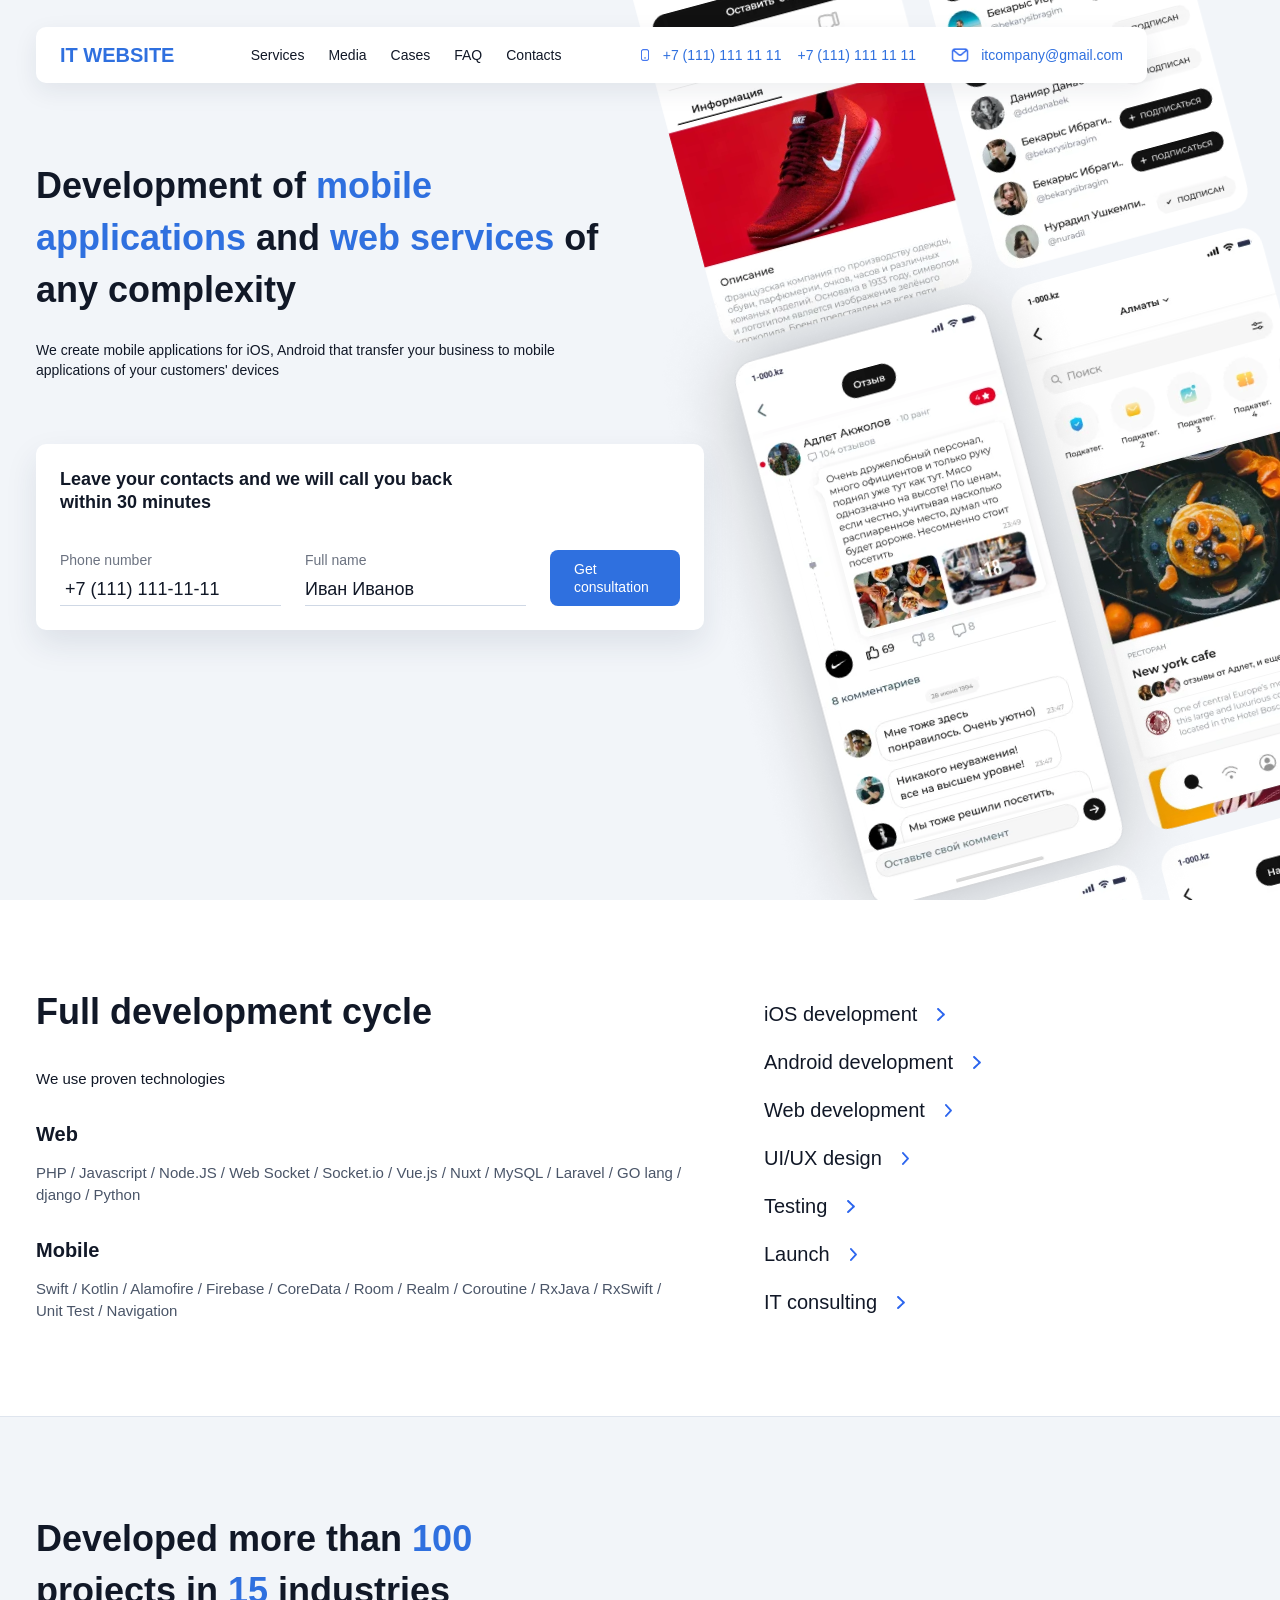
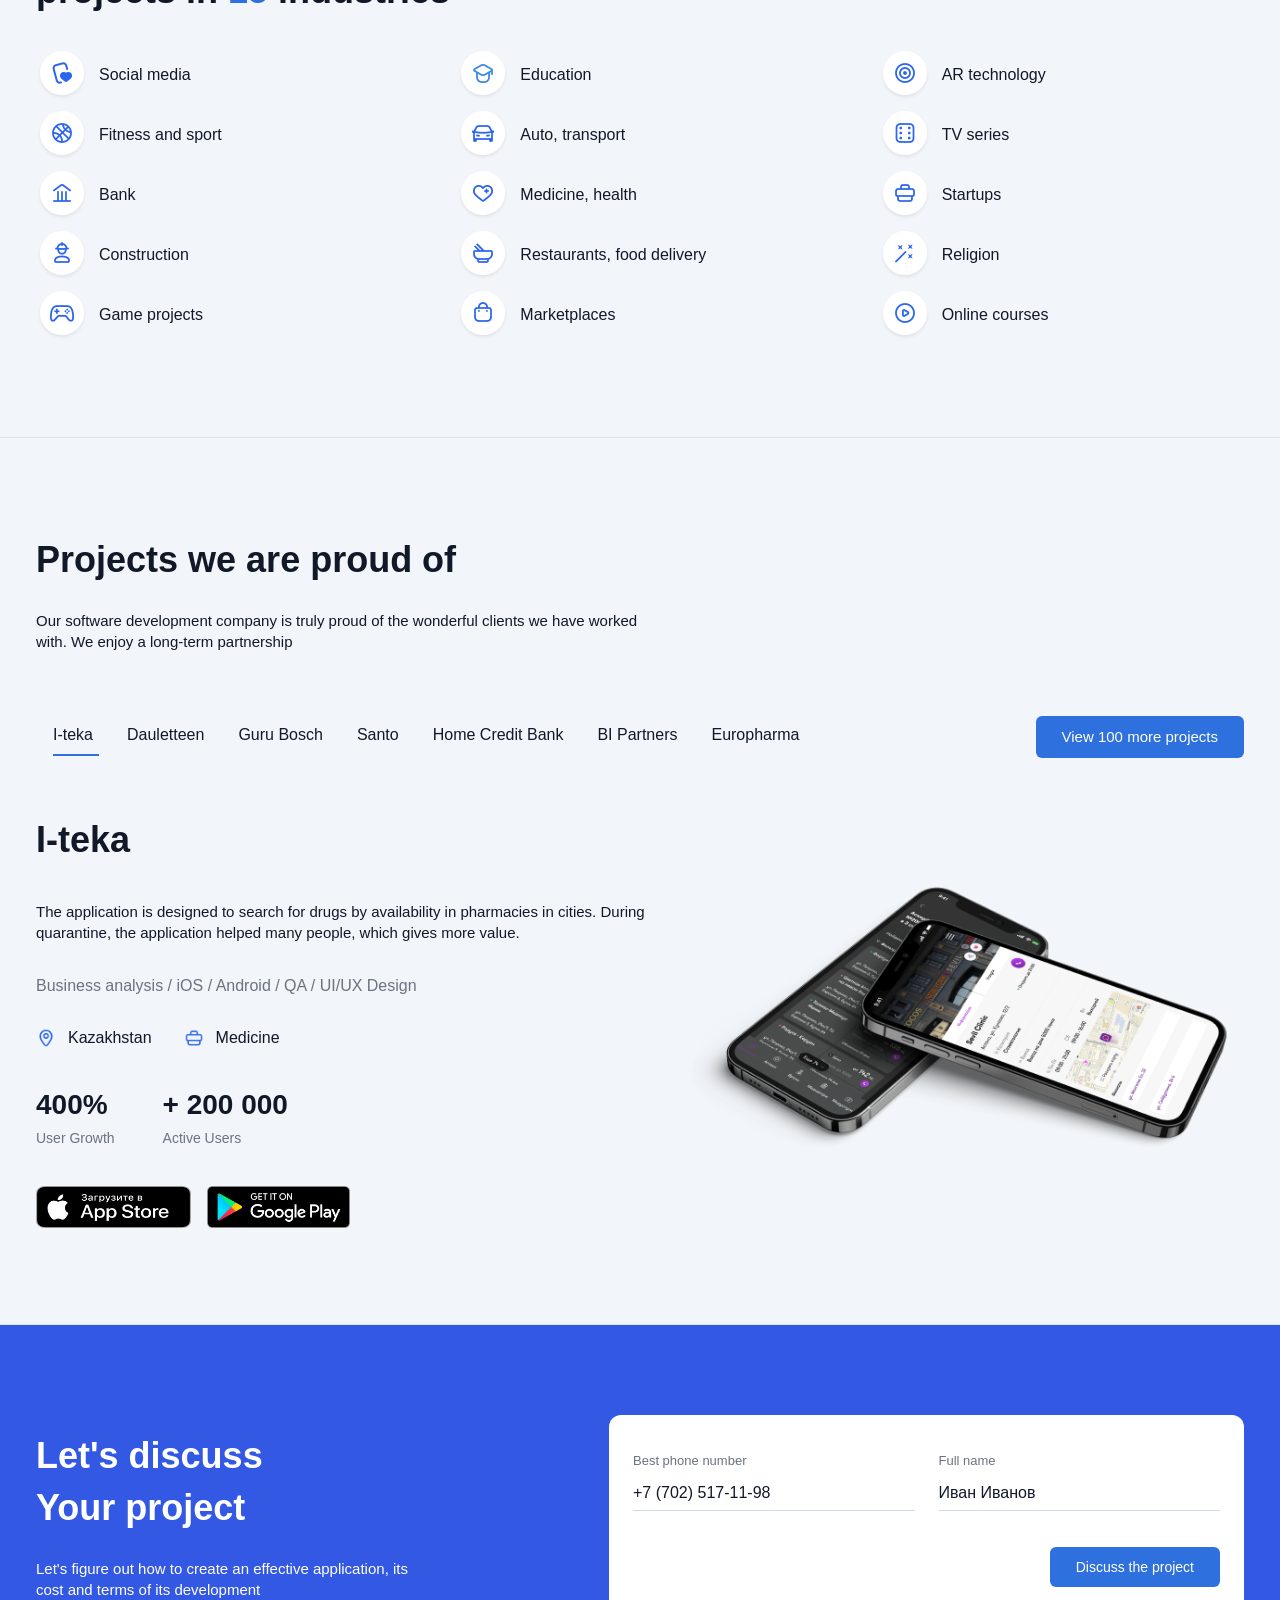
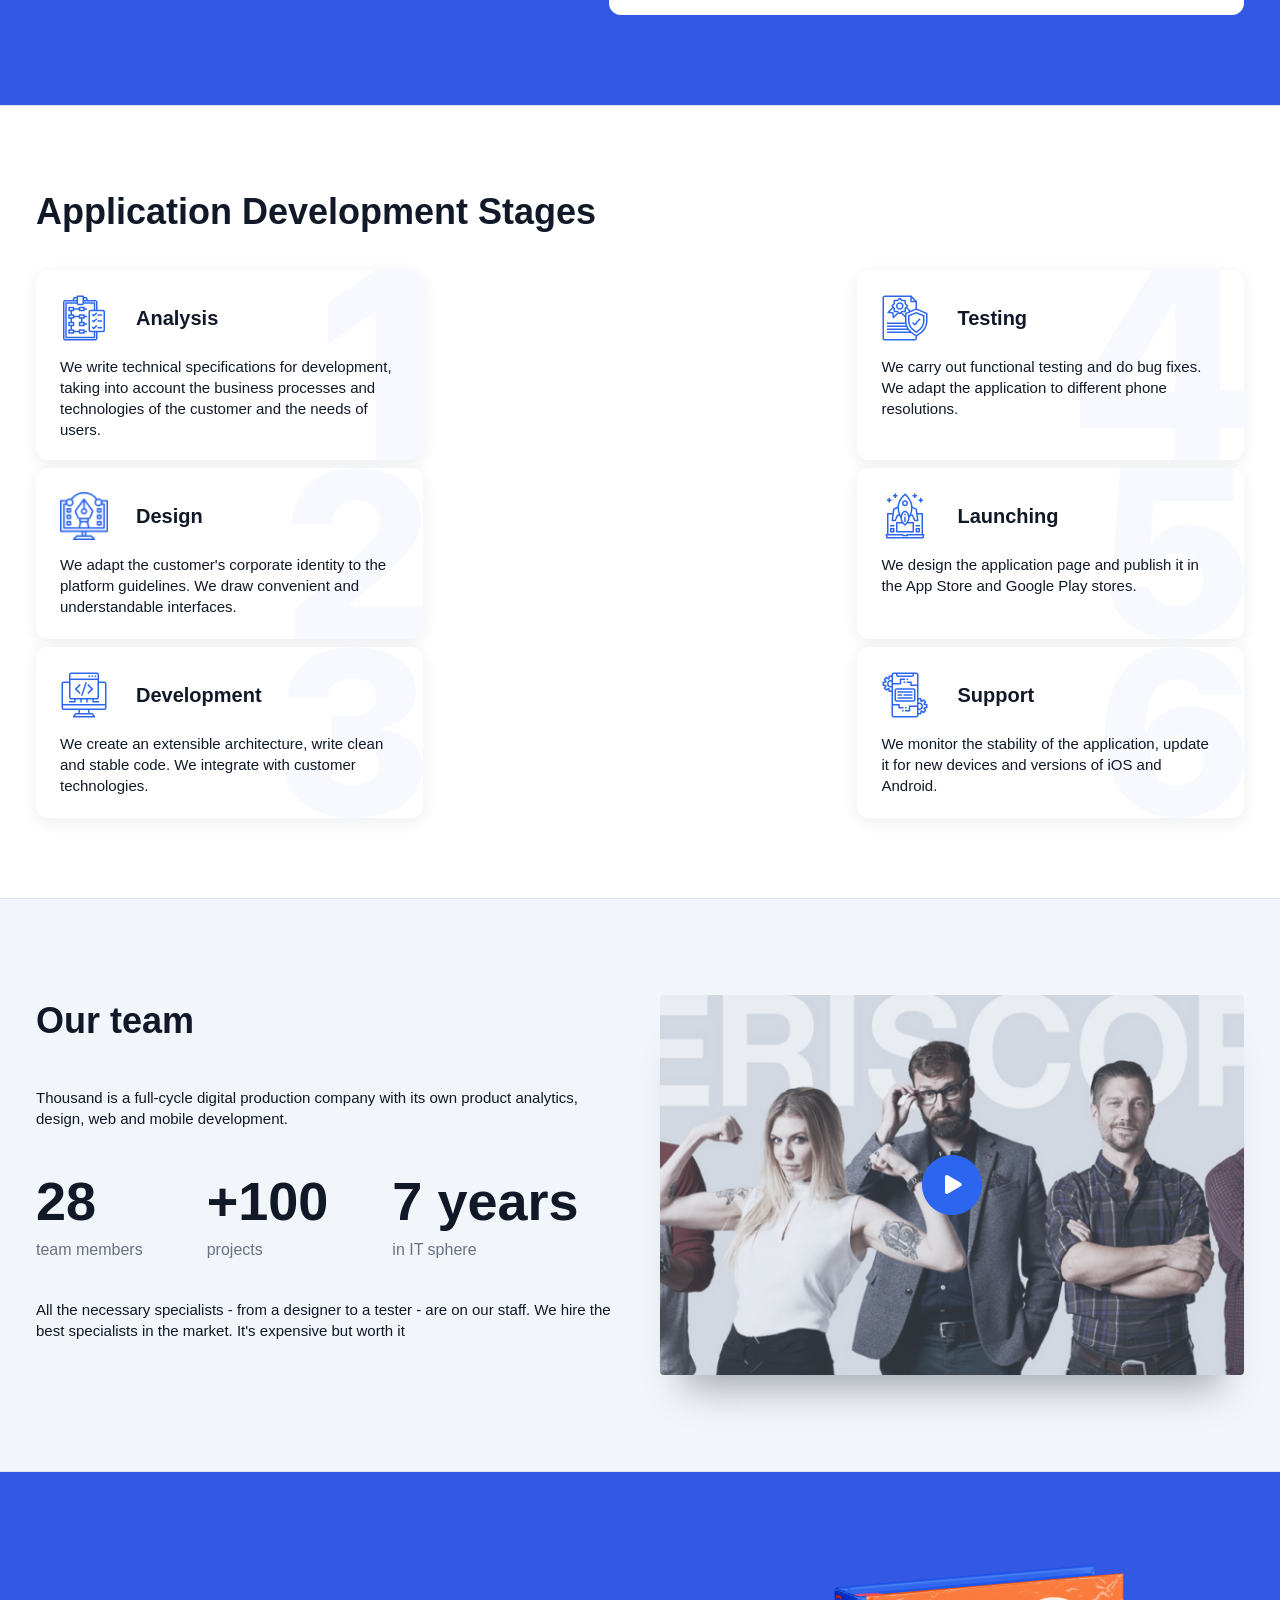
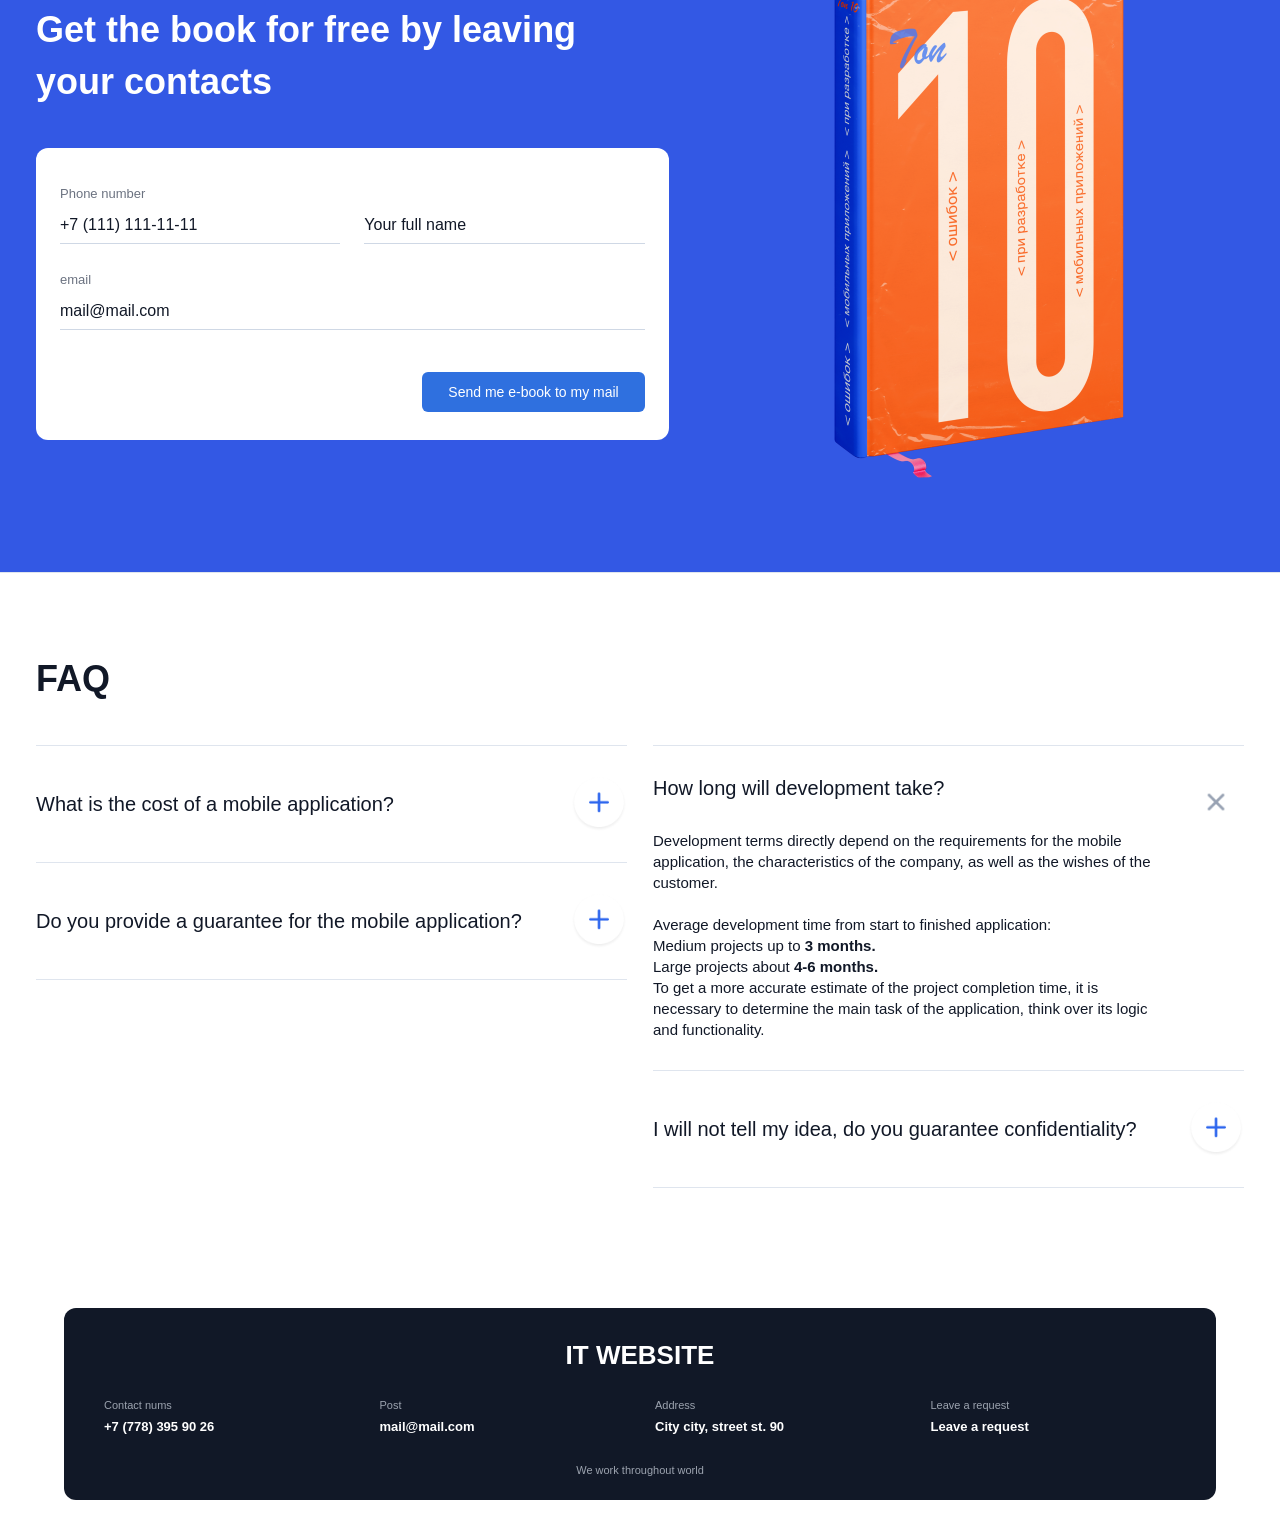
==== commit c80b9e6b: "практика 7" ====
--- a/src/index.html
+++ b/src/index.html
@@ -150,7 +150,7 @@
                 <li><img src="assets/img/developed/social.png" alt="">Social media</li>
                 <li><img src="assets/img/developed/edu.png" alt="">Education</li>
                 <li><img src="assets/img/developed/ar.png" alt="">AR technology</li>
-                <li><img src="assets/img/developed/fitness.png" alt="">Fitness and sport</li>
+                <li><img src="assets/img/developed/fitnes.png" alt="">Fitness and sport</li>
                 <li><img src="assets/img/developed/auto.png" alt="">Auto, transport</li>
                 <li><img src="assets/img/developed/tv.png" alt="">TV series</li>
                 <li><img src="assets/img/developed/bank.png" alt="">Bank</li>
@@ -436,45 +436,87 @@
 
                     <div class="faq-column">
 
-                        <article class="faq-question">
-                            <h3>What is the cost of a mobile application?</h3>
-                            <button type="button" aria-label="Open answer">+</button>
-                            <p>Answer.</p>
-                        </article>
-
-                        <article class="faq-question">
-                            <h3>Do you provide a guarantee for the mobile application?</h3>
-                            <button type="button" aria-label="Open answer">+</button>
-                            <p>Answer.</p>
-                        </article>
+                        <details class="faq-question">
+                            <summary>
+                                <h3>What is the cost of a mobile application?</h3>
+                                <img class="faq-plus" src="assets/img/plus.png" alt="">
+                                <img class="faq-close" src="assets/img/number/close.png" alt="">
+                            </summary>
+                            <div class="faq-answer">
+                                <p>
+                                    The cost depends on the complexity of the application, the number of
+                                    platforms (iOS, Android) and the amount of functionality.
+                                </p>
+                                <p>
+                                    After analyzing your idea we prepare technical specifications and give
+                                    an estimate for each stage of development, so you know what you pay for.
+                                </p>
+                            </div>
+                        </details>
+
+                        <details class="faq-question">
+                            <summary>
+                                <h3>Do you provide a guarantee for the mobile application?</h3>
+                                <img class="faq-plus" src="assets/img/plus.png" alt="">
+                                <img class="faq-close" src="assets/img/number/close.png" alt="">
+                            </summary>
+                            <div class="faq-answer">
+                                <p>
+                                    Yes. After the launch we provide a warranty period during which we fix
+                                    all bugs in the delivered functionality free of charge. The warranty
+                                    terms are written in the contract.
+                                </p>
+                                <p>
+                                    We also offer support: we update the application for new devices and
+                                    new versions of iOS and Android.
+                                </p>
+                            </div>
+                        </details>
 
                     </div>
 
                     <div class="faq-column">
 
-                        <article class="faq-question faq-question--open">
-                            <h3>How long will development take?</h3>
-                            <button type="button" aria-label="Close answer"><img src="assets/img/number/close.png" alt=""></button>
-                            <p>
-                                Development terms directly depend on the requirements for the mobile
-                                application, the characteristics of the company, as well as the wishes
-                                of the customer.
-                            </p>
-                            <p>
-                                Average development time from start to finished application:<br>
-                                Medium projects up to <b>3 months.</b><br>
-                                Large projects about <b>4-6 months.</b><br>
-                                To get a more accurate estimate of the project completion time, it is
-                                necessary to determine the main task of the application, think over its
-                                logic and functionality.
-                            </p>
-                        </article>
-
-                        <article class="faq-question">
-                            <h3>I will not tell my idea, do you guarantee confidentiality?</h3>
-                            <button type="button" aria-label="Open answer">+</button>
-                            <p>Answer.</p>
-                        </article>
+                        <details class="faq-question" open>
+                            <summary>
+                                <h3>How long will development take?</h3>
+                                <img class="faq-plus" src="assets/img/plus.png" alt="">
+                                <img class="faq-close" src="assets/img/number/close.png" alt="">
+                            </summary>
+                            <div class="faq-answer" >
+                                <p>
+                                    Development terms directly depend on the requirements for the mobile
+                                    application, the characteristics of the company, as well as the wishes
+                                    of the customer.
+                                </p>
+                                <p>
+                                    Average development time from start to finished application:<br>
+                                    Medium projects up to <b>3 months.</b><br>
+                                    Large projects about <b>4-6 months.</b><br>
+                                    To get a more accurate estimate of the project completion time, it is
+                                    necessary to determine the main task of the application, think over its
+                                    logic and functionality.
+                                </p>
+                            </div>
+                        </details>
+
+                        <details class="faq-question">
+                            <summary>
+                                <h3>I will not tell my idea, do you guarantee confidentiality?</h3>
+                                <img class="faq-plus" src="assets/img/plus.png" alt="">
+                                <img class="faq-close" src="assets/img/number/close.png" alt="">
+                            </summary>
+                            <div class="faq-answer">
+                                <p>
+                                    Yes. Before we discuss the details of your project, we sign a
+                                    non-disclosure agreement (NDA).
+                                </p>
+                                <p>
+                                    Everything you tell us stays confidential, and every team member who
+                                    works on your project is bound by this agreement.
+                                </p>
+                            </div>
+                        </details>
 
                     </div>
 
--- a/src/assets/styles/style.css
+++ b/src/assets/styles/style.css
@@ -718,53 +718,57 @@
   list-style: none;
   display: grid;
   grid-template-columns: repeat(3, 1fr);
-  gap: 16px 40px;
+  gap: 8px 56px;
 }
 @media (max-width: 768px) {
   .industries-list {
     grid-template-columns: repeat(2, 1fr);
     grid-template-rows: repeat(8, auto);
     grid-auto-flow: column;
-    gap: 14px 0;
+    gap: 7px 0;
   }
 }
 @media (max-width: 425px) {
   .industries-list {
-    gap: 12px 12px;
+    gap: 5px 12px;
   }
 }
 .industries-list li {
   display: flex;
   align-items: center;
-  gap: 16px;
+  gap: 11px;
   font-size: 16px;
   line-height: 22px;
 }
-@media (max-width: 425px) {
+@media (max-width: 768px) {
   .industries-list li {
-    gap: 14px;
+    gap: 12px;
+  }
+}
+@media (max-width: 425px) {
+  .industries-list li {
+    gap: 10px;
     font-size: 13px;
     line-height: 18px;
   }
 }
 .industries-list li img {
   flex: none;
-  width: 47px;
-  height: 47px;
-  border-radius: 50%;
+  width: 52px;
+  height: 52px;
   -o-object-fit: contain;
      object-fit: contain;
 }
 @media (max-width: 768px) {
   .industries-list li img {
-    width: 45px;
-    height: 45px;
+    width: 53px;
+    height: 53px;
   }
 }
 @media (max-width: 425px) {
   .industries-list li img {
-    width: 40px;
-    height: 40px;
+    width: 47px;
+    height: 47px;
   }
 }
 @media (max-width: 768px) {
@@ -2000,18 +2004,25 @@
 }
 
 .faq-question {
+  padding: 30px 0;
+  border-bottom: 1px solid #dfe5ee;
+}
+@media (max-width: 425px) {
+  .faq-question {
+    padding: 24px 0;
+  }
+}
+.faq-question summary {
   display: grid;
   grid-template-columns: 1fr auto;
   -moz-column-gap: 24px;
        column-gap: 24px;
   align-items: center;
-  padding: 30px 0;
-  border-bottom: 1px solid #dfe5ee;
-}
-@media (max-width: 425px) {
-  .faq-question {
-    padding: 24px 0;
-  }
+  list-style: none;
+  cursor: pointer;
+}
+.faq-question summary::-webkit-details-marker {
+  display: none;
 }
 .faq-question h3 {
   margin: 0;
@@ -2025,76 +2036,72 @@
     line-height: 26px;
   }
 }
-.faq-question button {
-  display: flex;
-  align-items: center;
-  justify-content: center;
+.faq-question .faq-plus {
   grid-column: 2;
   grid-row: 1;
   width: 56px;
   height: 56px;
-  padding: 0 0 4px;
-  border: 0;
-  border-radius: 50%;
-  background: #fff;
-  box-shadow: 0 4px 14px rgba(25, 42, 70, 0.12);
-  color: #2f70df;
-  font-size: 44px;
-  font-weight: 300;
-  line-height: 1;
-}
-@media (max-width: 425px) {
-  .faq-question button {
+  -o-object-fit: contain;
+     object-fit: contain;
+}
+@media (max-width: 425px) {
+  .faq-question .faq-plus {
     width: 52px;
     height: 52px;
-    font-size: 38px;
-  }
-}
-.faq-question p {
+  }
+}
+.faq-question .faq-close {
   display: none;
-  grid-column: 1;
+  grid-column: 2;
+  grid-row: 1;
+  width: 56px;
+  height: 56px;
+  -o-object-fit: contain;
+     object-fit: contain;
+}
+@media (max-width: 425px) {
+  .faq-question .faq-close {
+    width: 52px;
+    height: 52px;
+  }
+}
+.faq-question .faq-answer {
+  padding-right: 80px;
+}
+@media (max-width: 425px) {
+  .faq-question .faq-answer {
+    padding-right: 76px;
+  }
+}
+.faq-question .faq-answer p {
   margin: 0;
   font-size: 15px;
   line-height: 21px;
 }
 @media (max-width: 425px) {
-  .faq-question p {
+  .faq-question .faq-answer p {
     font-size: 13px;
   }
 }
-.faq-question--open {
+.faq-question .faq-answer p + p {
+  margin-top: 21px;
+}
+.faq-question[open] {
+  padding-top: 28px;
+}
+@media (max-width: 425px) {
+  .faq-question[open] {
+    padding-top: 20px;
+  }
+}
+.faq-question[open] summary {
   align-items: start;
-  padding-top: 28px;
-}
-@media (max-width: 425px) {
-  .faq-question--open {
-    padding-top: 20px;
-  }
-}
-.faq-question--open h3 {
-  margin-bottom: 24px;
-}
-@media (max-width: 425px) {
-  .faq-question--open h3 {
-    margin-bottom: 16px;
-  }
-}
-.faq-question--open button {
-  padding: 0;
-  background: none;
-  box-shadow: none;
-}
-.faq-question--open button img {
-  width: 100%;
-  height: 100%;
-  -o-object-fit: contain;
-     object-fit: contain;
-}
-.faq-question--open p {
+}
+.faq-question[open] .faq-plus {
+  display: none;
+}
+.faq-question[open] .faq-close {
   display: block;
-}
-.faq-question--open p + p {
-  margin-top: 21px;
 }
 
 .site-footer {
